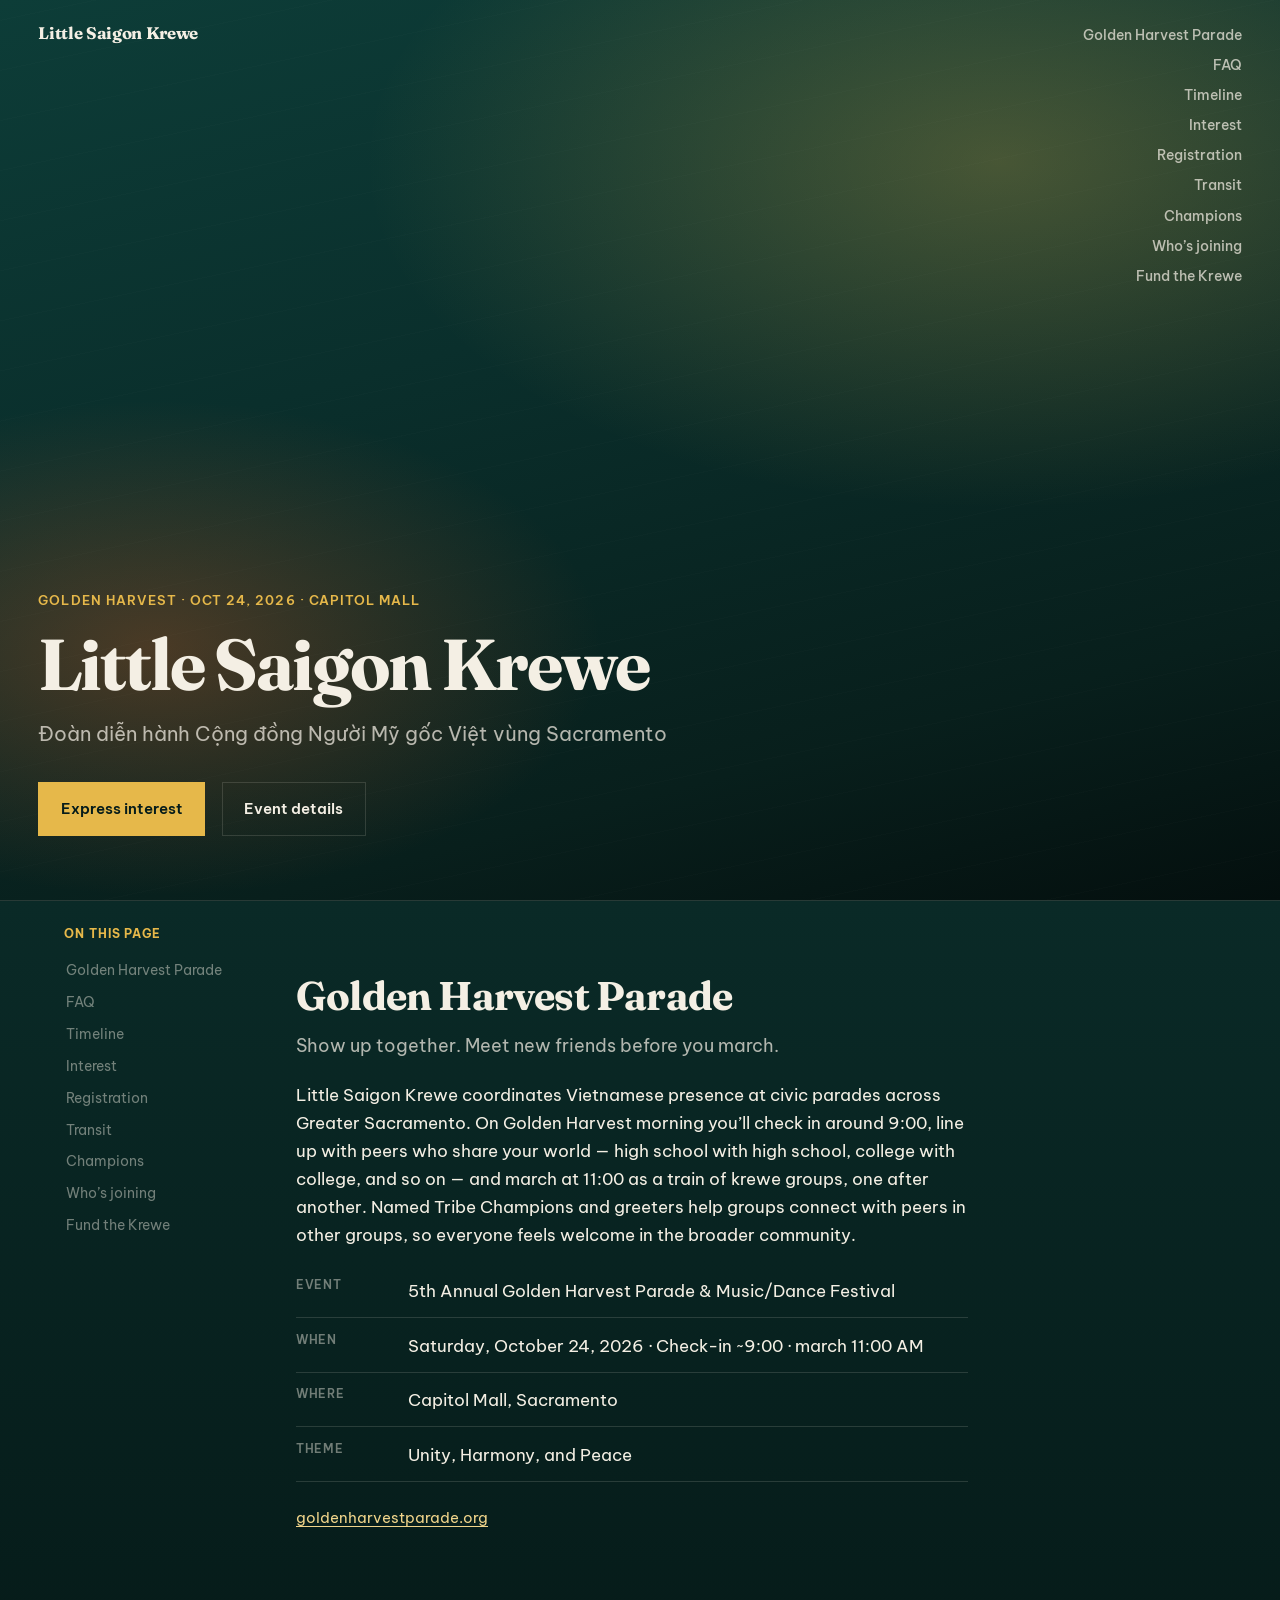
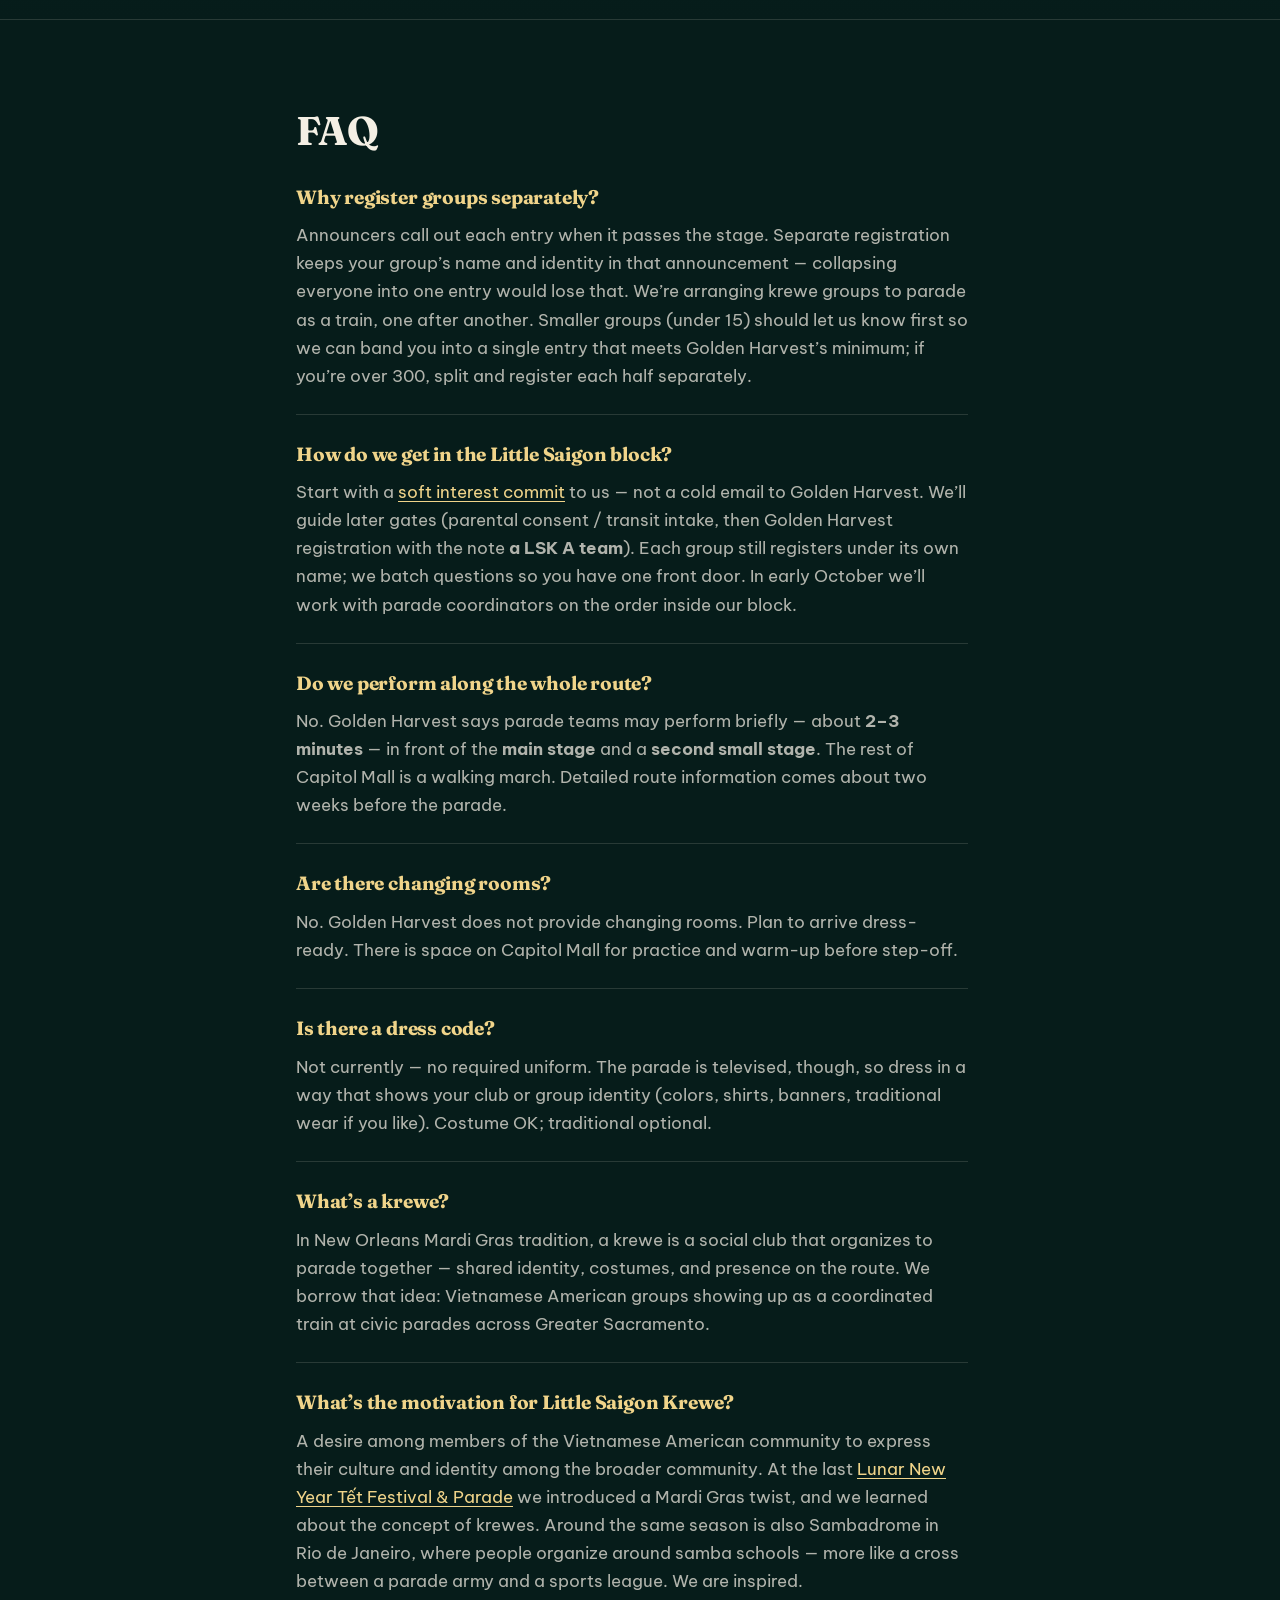
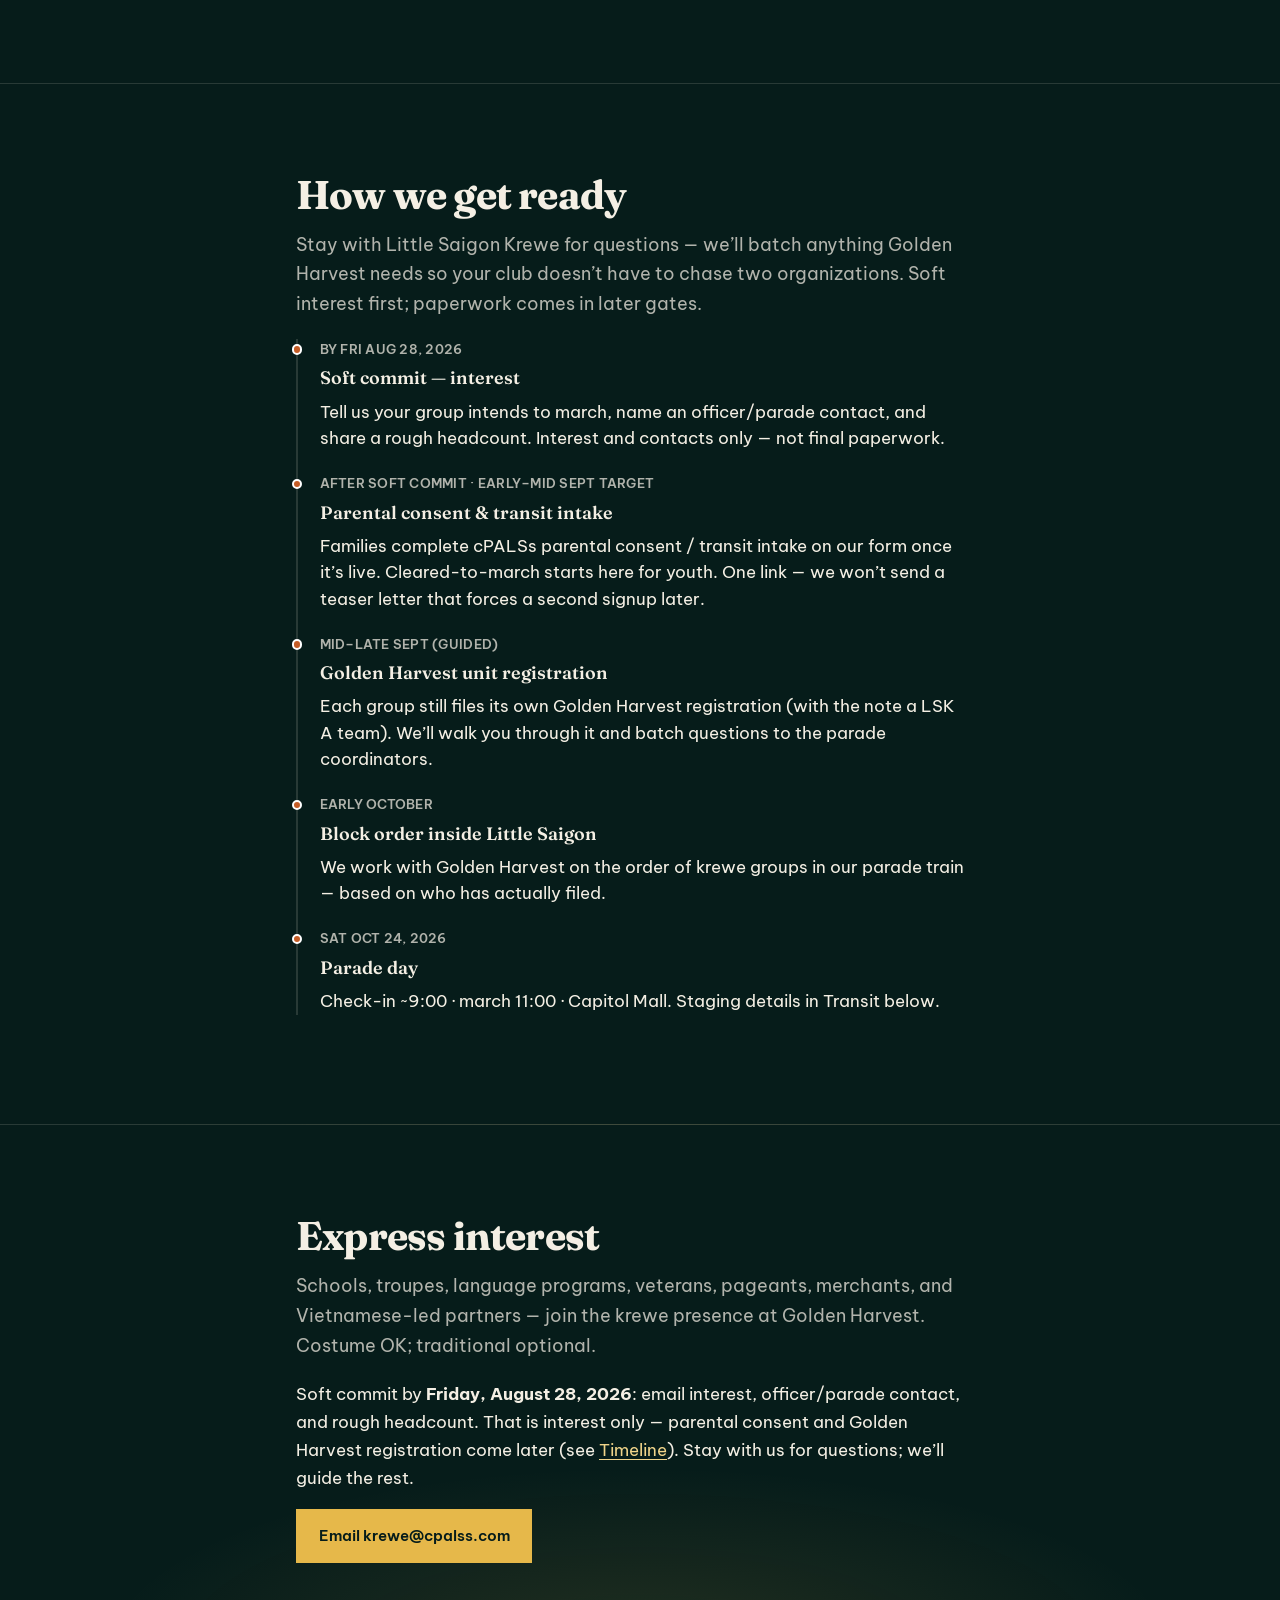
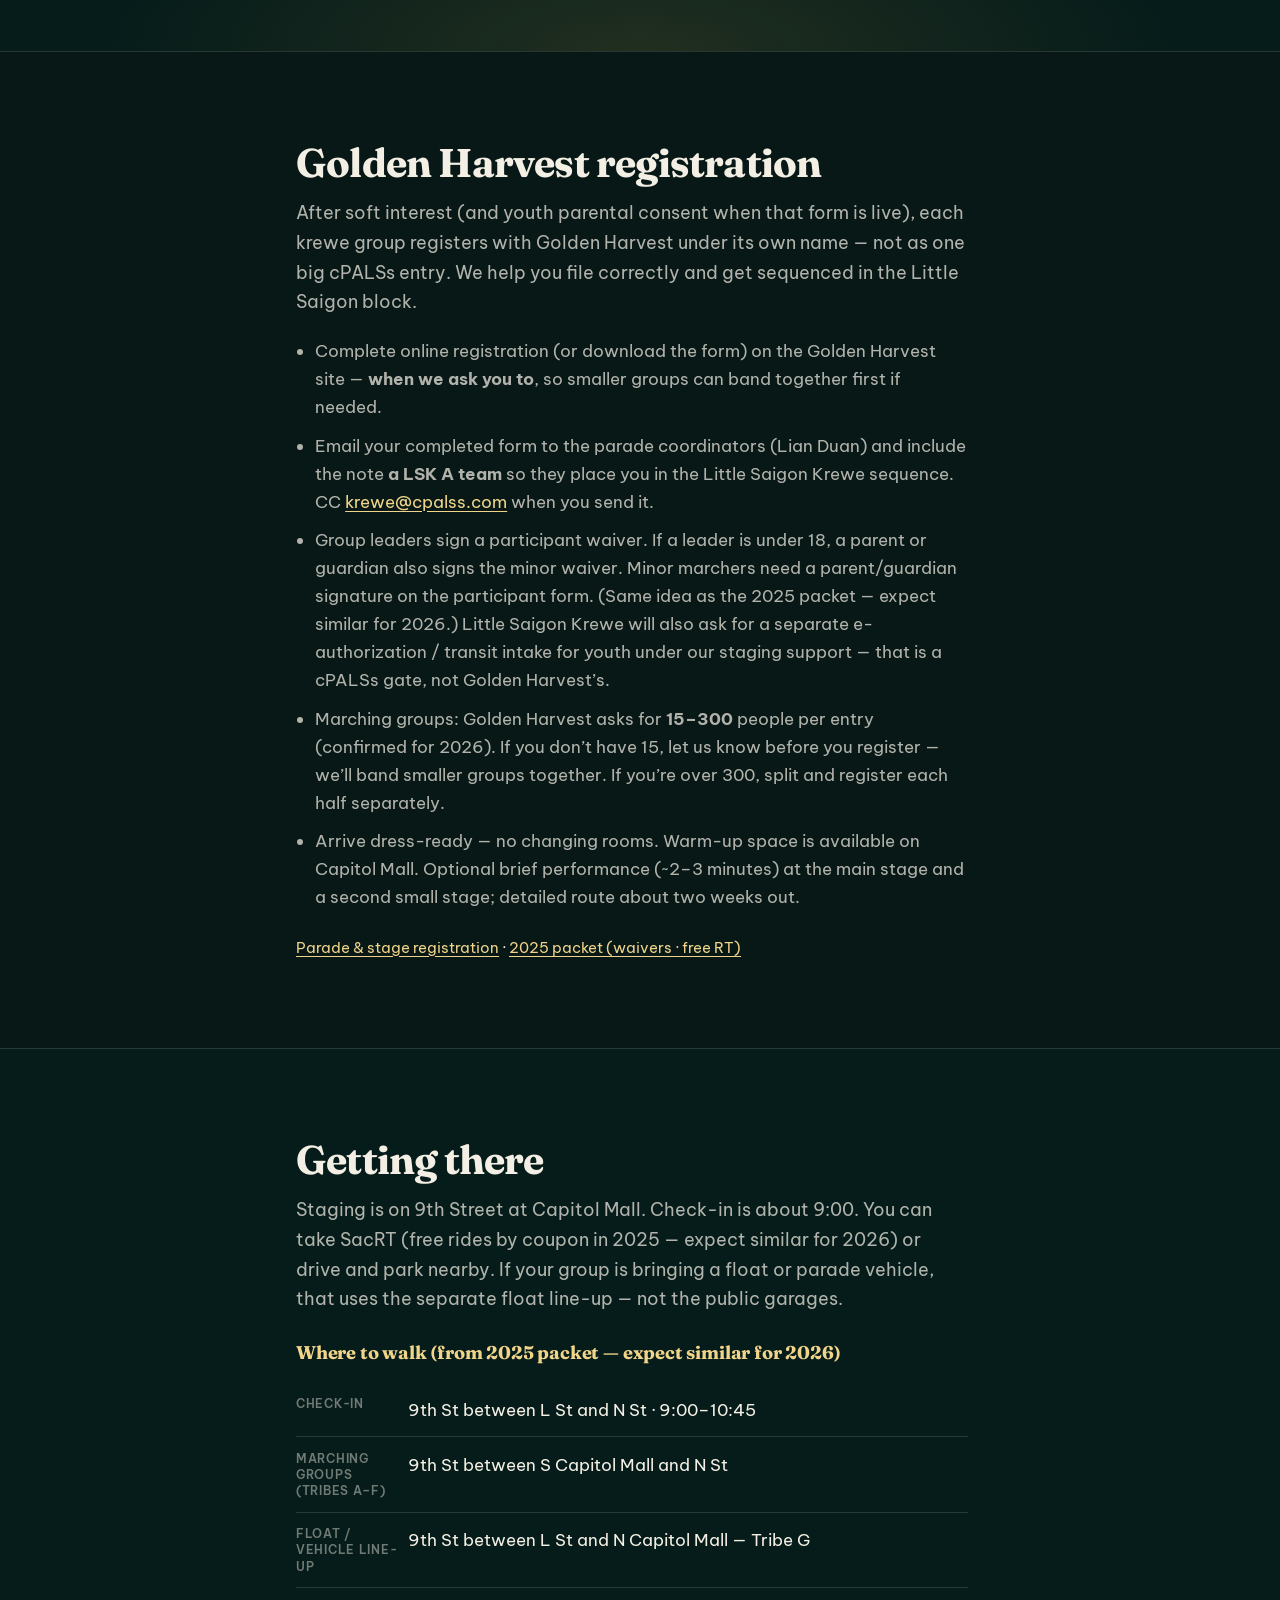
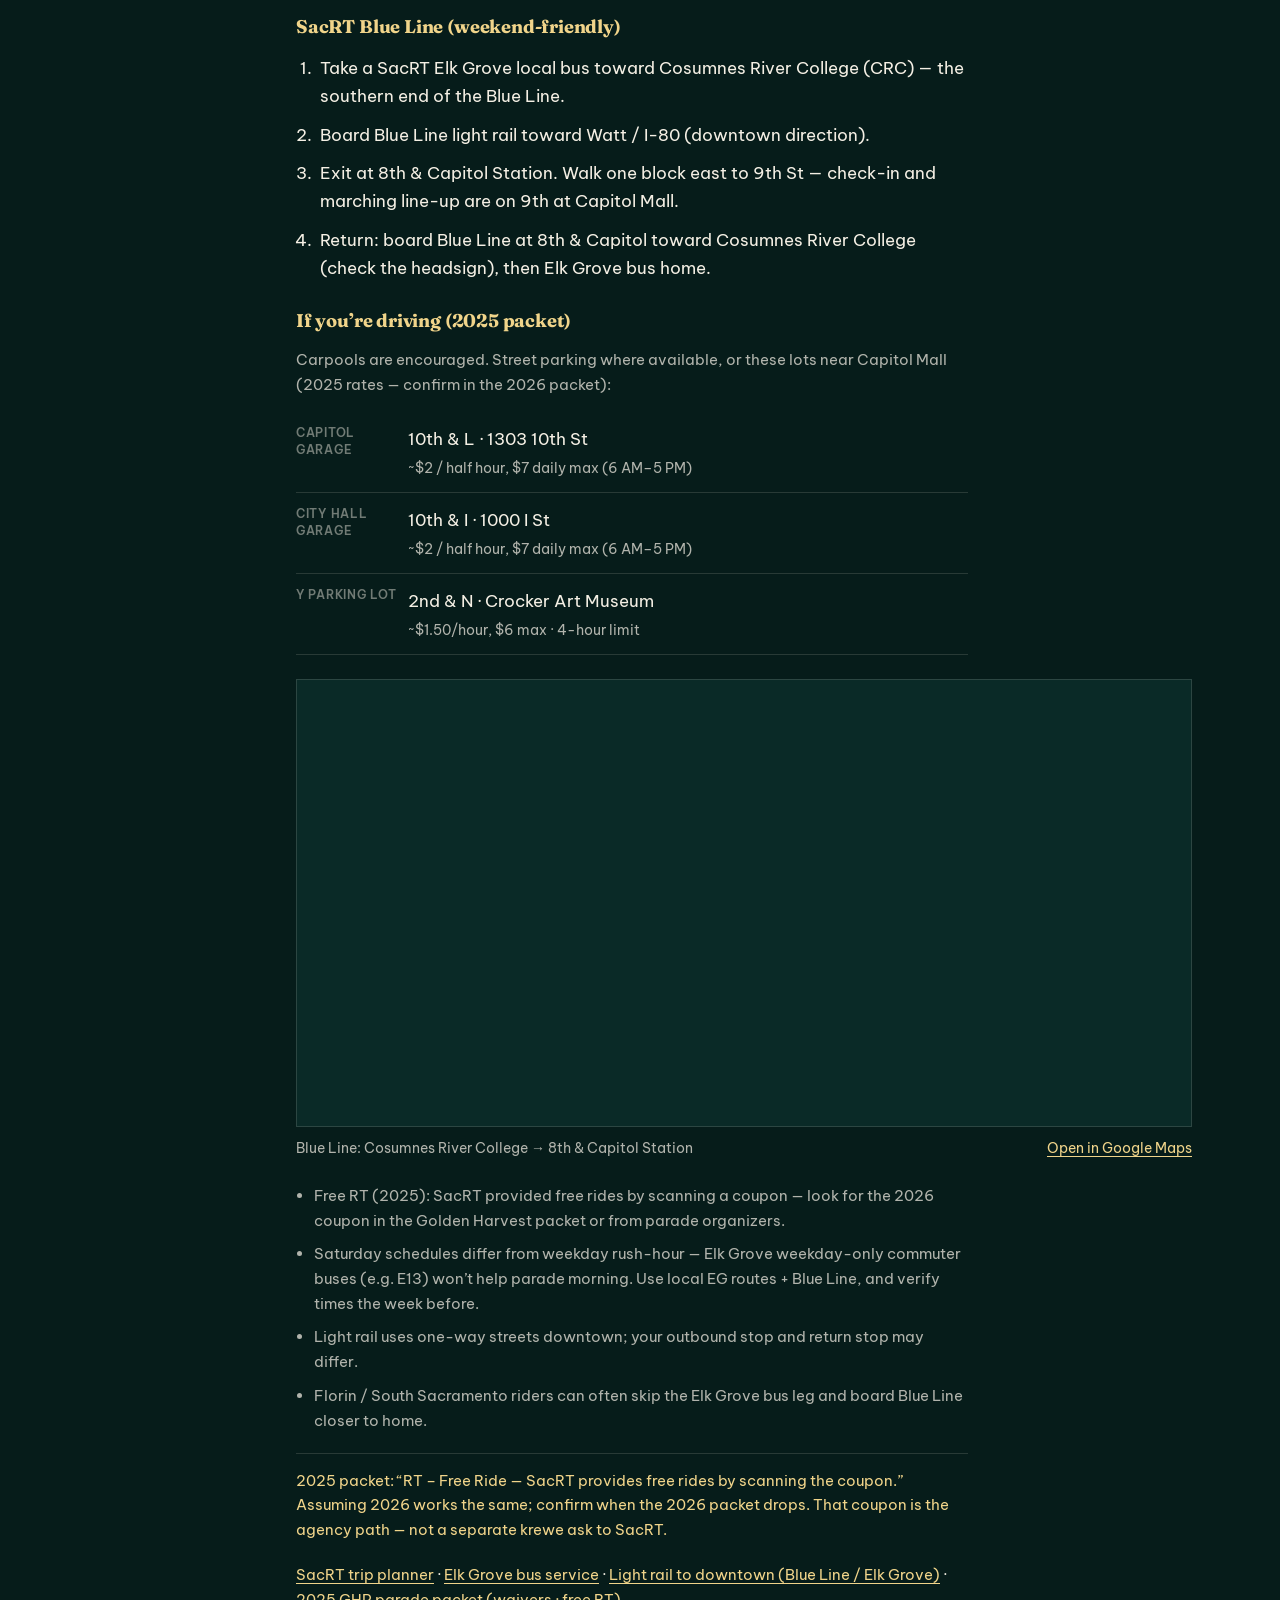
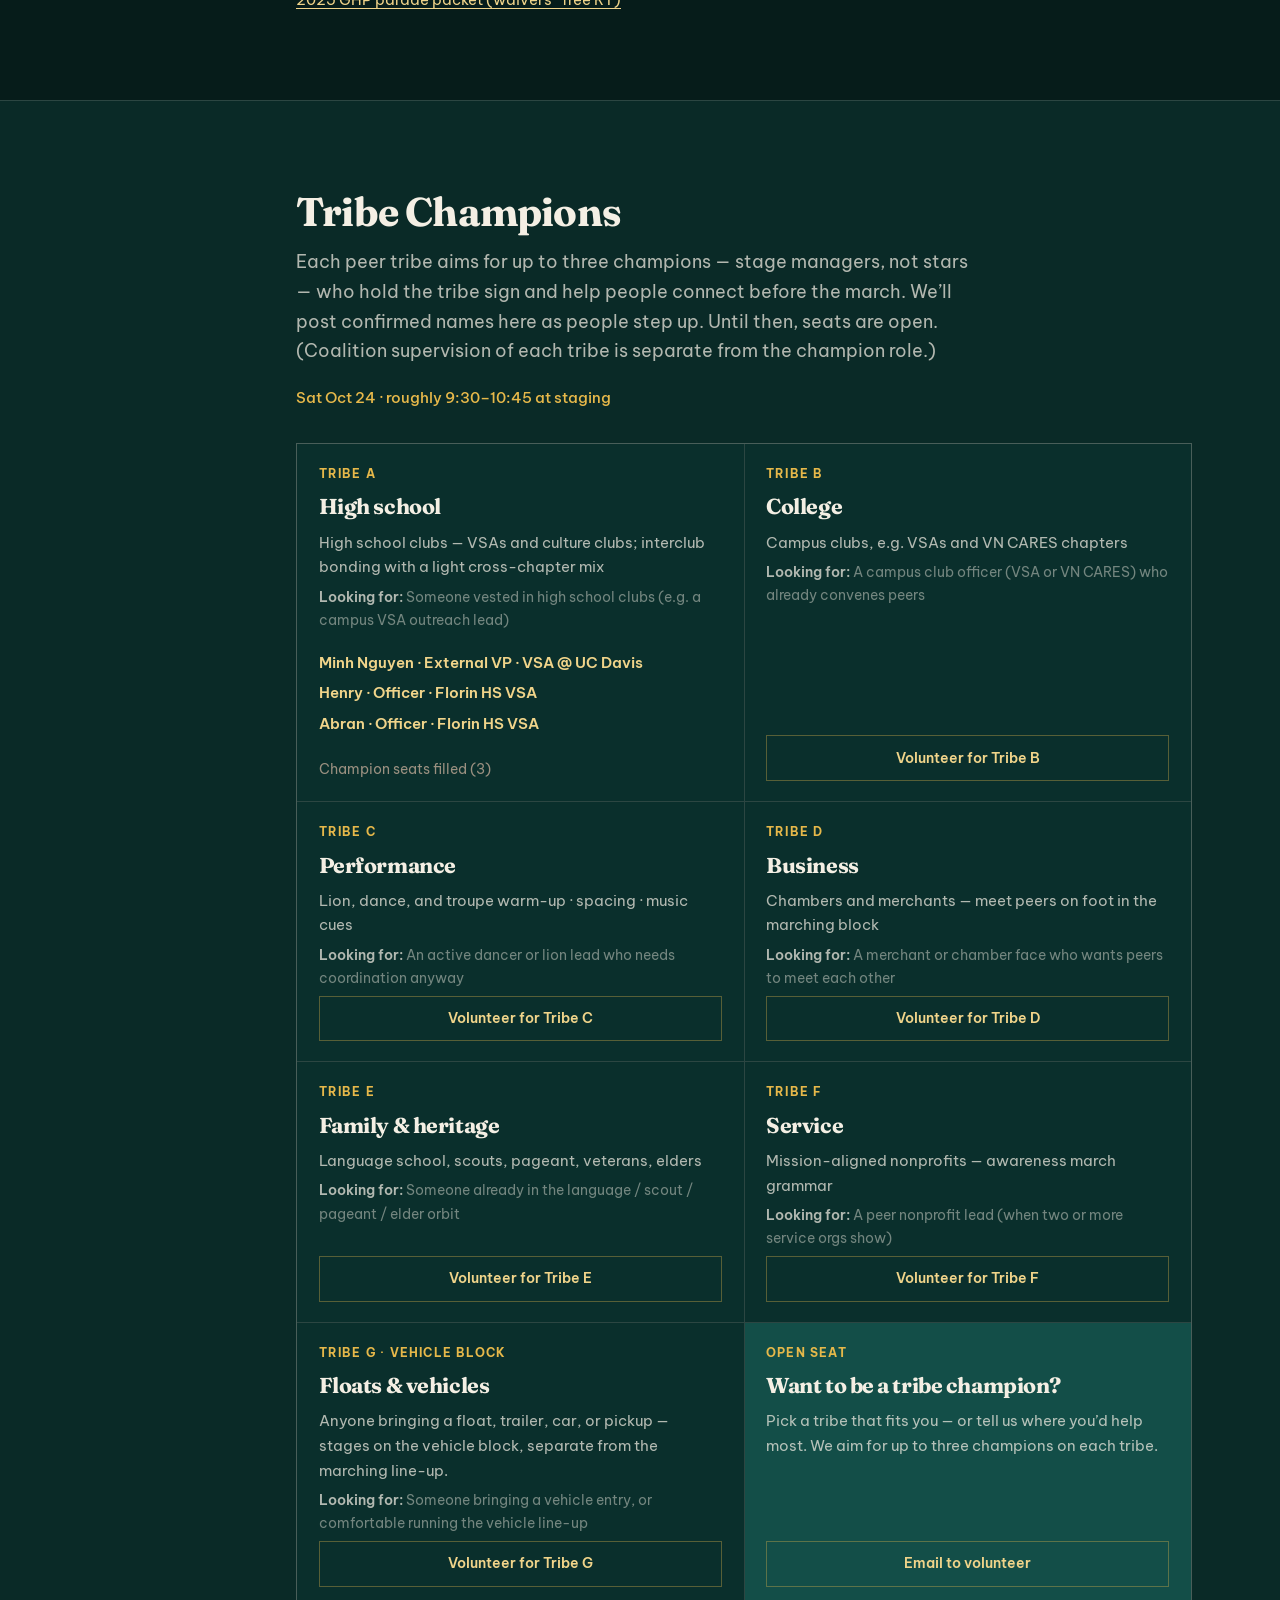
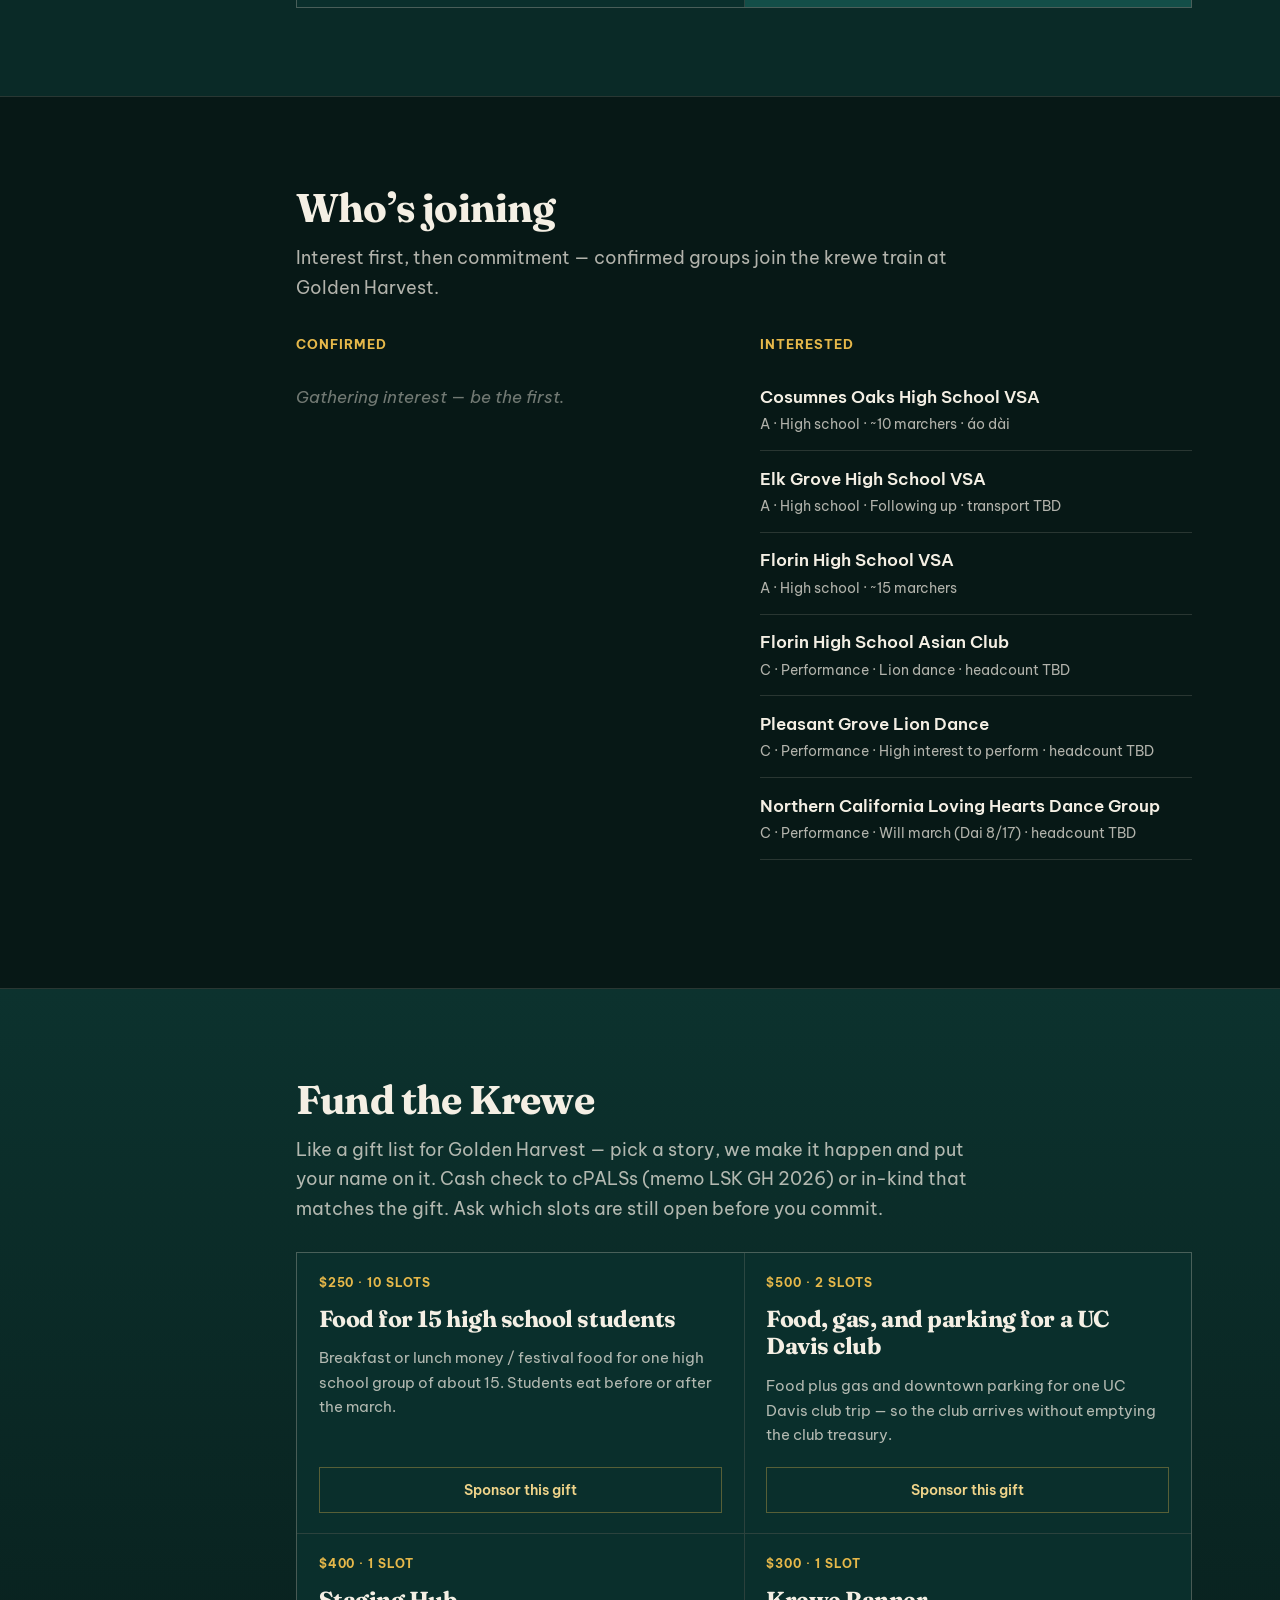
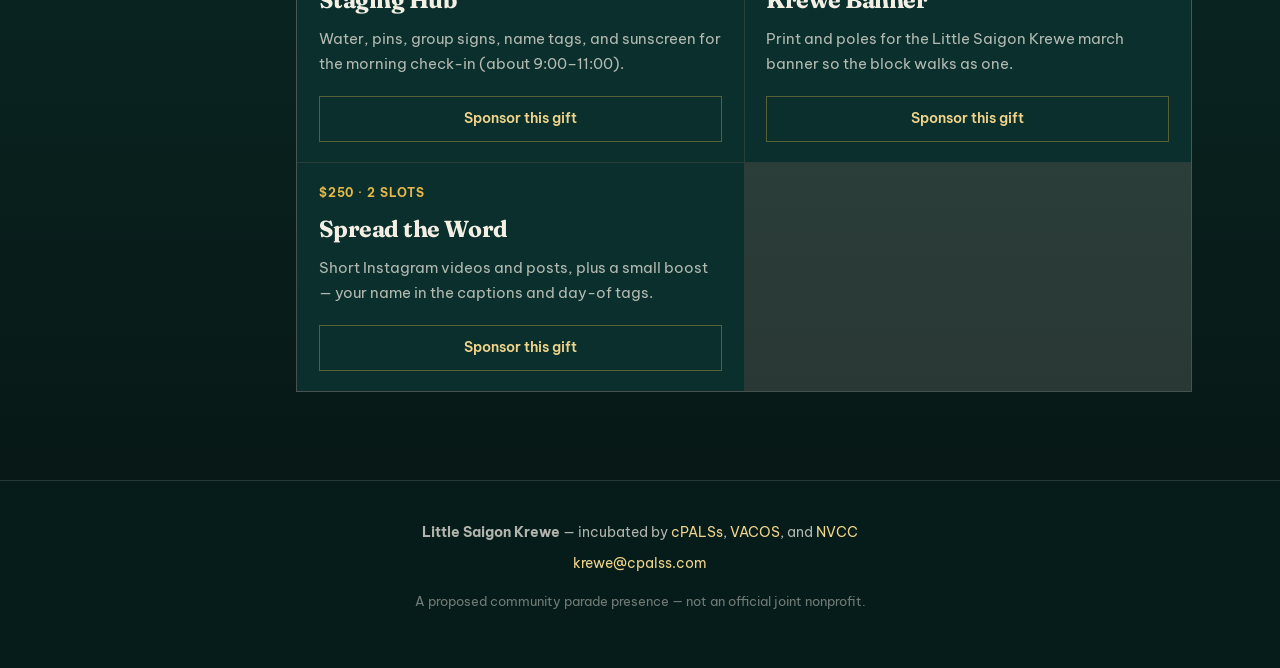
==== index.html @ 6807a9c2 "Use VACOS Vietnamese name in the Krewe hero tagline. Feedback: diễn hành + Cộng đồng Người Mỹ gốc Vi" ====
<!DOCTYPE html>
<html lang="en">
<head>
  <meta charset="UTF-8" />
  <meta name="viewport" content="width=device-width, initial-scale=1" />
  <title>Little Saigon Krewe — Golden Harvest 2026</title>
  <meta name="description" content="Little Saigon Krewe coordinates Vietnamese presence at Greater Sacramento civic parades. Golden Harvest Parade — Oct 24, 2026." />
  <link rel="canonical" href="https://krewe.cpalss.com/" />
  <meta property="og:title" content="Little Saigon Krewe" />
  <meta property="og:description" content="Coordinating Vietnamese presence at Golden Harvest — Oct 24, 2026. Groups parade as a train, one after another." />
  <meta property="og:type" content="website" />
  <meta property="og:url" content="https://krewe.cpalss.com/" />
  <meta name="twitter:card" content="summary_large_image" />
  <meta name="twitter:title" content="Little Saigon Krewe" />
  <meta name="twitter:description" content="Coordinating Vietnamese presence at Golden Harvest — Oct 24, 2026." />
  <script>
    if ("scrollRestoration" in history) history.scrollRestoration = "manual";
  </script>
  <script type="application/ld+json">
  {
    "@context": "https://schema.org",
    "@graph": [
      {
        "@type": "Organization",
        "@id": "https://krewe.cpalss.com/#org",
        "name": "Little Saigon Krewe",
        "url": "https://krewe.cpalss.com/",
        "email": "krewe@cpalss.com",
        "parentOrganization": {
          "@type": "Organization",
          "name": "Community Partners Advocate of Little Saigon Sacramento",
          "url": "https://www.cpalss.com"
        }
      },
      {
        "@type": "Event",
        "@id": "https://krewe.cpalss.com/#event",
        "name": "Little Saigon Krewe at Golden Harvest Parade",
        "url": "https://krewe.cpalss.com/",
        "description": "Little Saigon Krewe coordinates Vietnamese presence at the Golden Harvest Parade — groups parade as a train, one after another.",
        "startDate": "2026-10-24T09:00:00-07:00",
        "eventStatus": "https://schema.org/EventScheduled",
        "eventAttendanceMode": "https://schema.org/OfflineEventAttendanceMode",
        "location": {
          "@type": "Place",
          "name": "Capitol Mall",
          "address": {
            "@type": "PostalAddress",
            "addressLocality": "Sacramento",
            "addressRegion": "CA",
            "addressCountry": "US"
          }
        },
        "organizer": { "@id": "https://krewe.cpalss.com/#org" }
      }
    ]
  }
  </script>
  <link rel="preconnect" href="https://fonts.googleapis.com" />
  <link rel="preconnect" href="https://fonts.gstatic.com" crossorigin />
  <link href="https://fonts.googleapis.com/css2?family=Be+Vietnam+Pro:wght@400;500;600;700&family=Fraunces:opsz,wght@9..144,500;9..144,700&display=swap" rel="stylesheet" />
  <link rel="stylesheet" href="site.css" />
</head>
<body>
  <a class="skip-link" href="#main">Skip to content</a>

  <header class="site-header">
    <a class="wordmark" href="/">Little Saigon Krewe</a>
    <button
      type="button"
      class="nav-toggle"
      id="nav-toggle"
      aria-expanded="false"
      aria-controls="site-nav"
      aria-label="Open menu"
    >
      <span class="nav-toggle-bars" aria-hidden="true"></span>
    </button>
    <nav class="site-nav" id="site-nav" aria-label="Page">
      <a href="#golden-harvest">Golden Harvest Parade</a>
      <a href="#faq">FAQ</a>
      <a href="#timeline">Timeline</a>
      <a href="#march">Interest</a>
      <a href="#registration">Registration</a>
      <a href="#transit">Transit</a>
      <a href="#champions">Champions</a>
      <a href="#joining">Who’s joining</a>
      <a href="#wishlist">Fund the Krewe</a>
    </nav>
  </header>

  <main id="main">
    <section class="hero" aria-labelledby="hero-brand">
      <div class="hero-atmosphere" aria-hidden="true"></div>
      <div class="hero-inner">
        <p class="hero-kicker" id="hero-reveal-1">Golden Harvest · Oct 24, 2026 · Capitol Mall</p>
        <h1 class="hero-brand" id="hero-brand">Little Saigon Krewe</h1>
        <p class="hero-line" id="hero-reveal-2">Đoàn diễn hành Cộng đồng Người Mỹ gốc Việt vùng Sacramento</p>
        <div class="hero-cta" id="hero-reveal-3">
          <a class="btn btn-primary" href="#march">Express interest</a>
          <a class="btn btn-ghost" href="#golden-harvest">Event details</a>
        </div>
      </div>
    </section>

    <div class="doc-layout">
      <nav class="toc" aria-label="On this page">
        <p class="toc-label">On this page</p>
        <a class="toc-link" href="#golden-harvest" data-toc-target="golden-harvest">Golden Harvest Parade</a>
        <a class="toc-link" href="#faq" data-toc-target="faq">FAQ</a>
        <a class="toc-link" href="#timeline" data-toc-target="timeline">Timeline</a>
        <a class="toc-link" href="#march" data-toc-target="march">Interest</a>
        <a class="toc-link" href="#registration" data-toc-target="registration">Registration</a>
        <a class="toc-link" href="#transit" data-toc-target="transit">Transit</a>
        <a class="toc-link" href="#champions" data-toc-target="champions">Champions</a>
        <a class="toc-link" href="#joining" data-toc-target="joining">Who’s joining</a>
        <a class="toc-link" href="#wishlist" data-toc-target="wishlist">Fund the Krewe</a>
      </nav>

      <div class="doc-main">
        <section class="section section-gh" id="golden-harvest" data-doc-section aria-labelledby="gh-title">
          <div class="section-inner">
            <h2 id="gh-title">Golden Harvest Parade</h2>
            <p class="section-lead" id="gh-pitch-headline"></p>
            <p id="gh-pitch-body"></p>
            <dl class="event-facts" id="event-facts"></dl>
            <p class="event-links">
              <a id="gh-url" href="https://goldenharvestparade.org/" rel="noopener noreferrer">goldenharvestparade.org</a>
            </p>
          </div>
        </section>

        <section class="section section-faq" id="faq" data-doc-section aria-labelledby="faq-title">
          <div class="section-inner">
            <h2 id="faq-title">FAQ</h2>
            <dl class="faq-list">
              <div class="faq-item">
                <dt>Why register groups separately?</dt>
                <dd>Announcers call out each entry when it passes the stage. Separate registration keeps your group’s name and identity in that announcement — collapsing everyone into one entry would lose that. We’re arranging krewe groups to parade as a train, one after another. Smaller groups (under 15) should let us know first so we can band you into a single entry that meets Golden Harvest’s minimum; if you’re over 300, split and register each half separately.</dd>
              </div>
              <div class="faq-item">
                <dt>How do we get in the Little Saigon block?</dt>
                <dd>Start with a <a href="#timeline">soft interest commit</a> to us — not a cold email to Golden Harvest. We’ll guide later gates (parental consent / transit intake, then Golden Harvest registration with the note <strong>a LSK A team</strong>). Each group still registers under its own name; we batch questions so you have one front door. In early October we’ll work with parade coordinators on the order inside our block.</dd>
              </div>
              <div class="faq-item">
                <dt>Do we perform along the whole route?</dt>
                <dd>No. Golden Harvest says parade teams may perform briefly — about <strong>2–3 minutes</strong> — in front of the <strong>main stage</strong> and a <strong>second small stage</strong>. The rest of Capitol Mall is a walking march. Detailed route information comes about two weeks before the parade.</dd>
              </div>
              <div class="faq-item">
                <dt>Are there changing rooms?</dt>
                <dd>No. Golden Harvest does not provide changing rooms. Plan to arrive dress-ready. There is space on Capitol Mall for practice and warm-up before step-off.</dd>
              </div>
              <div class="faq-item">
                <dt>Is there a dress code?</dt>
                <dd>Not currently — no required uniform. The parade is televised, though, so dress in a way that shows your club or group identity (colors, shirts, banners, traditional wear if you like). Costume OK; traditional optional.</dd>
              </div>
              <div class="faq-item">
                <dt>What’s a krewe?</dt>
                <dd>In New Orleans Mardi Gras tradition, a krewe is a social club that organizes to parade together — shared identity, costumes, and presence on the route. We borrow that idea: Vietnamese American groups showing up as a coordinated train at civic parades across Greater Sacramento.</dd>
              </div>
              <div class="faq-item">
                <dt>What’s the motivation for Little Saigon Krewe?</dt>
                <dd>A desire among members of the Vietnamese American community to express their culture and identity among the broader community. At the last <a href="https://eglny.com" rel="noopener noreferrer">Lunar New Year Tết Festival &amp; Parade</a> we introduced a Mardi Gras twist, and we learned about the concept of krewes. Around the same season is also Sambadrome in Rio de Janeiro, where people organize around samba schools — more like a cross between a parade army and a sports league. We are inspired.</dd>
              </div>
            </dl>
          </div>
        </section>

        <section class="section section-timeline" id="timeline" data-doc-section aria-labelledby="timeline-title">
          <div class="section-inner">
            <h2 id="timeline-title"></h2>
            <p class="section-lead" id="timeline-intro"></p>
            <ol class="timeline-list" id="timeline-list"></ol>
          </div>
        </section>

        <section class="section section-march" id="march" data-doc-section aria-labelledby="march-title">
          <div class="section-inner">
            <h2 id="march-title">Express interest</h2>
            <p class="section-lead">Schools, troupes, language programs, veterans, pageants, merchants, and Vietnamese-led partners — join the krewe presence at Golden Harvest. Costume OK; traditional optional.</p>
            <p>Soft commit by <strong>Friday, August 28, 2026</strong>: email interest, officer/parade contact, and rough headcount. That is interest only — parental consent and Golden Harvest registration come later (see <a href="#timeline">Timeline</a>). Stay with us for questions; we’ll guide the rest.</p>
            <a class="btn btn-primary" id="march-mailto" href="mailto:krewe@cpalss.com">Email krewe@cpalss.com</a>
          </div>
        </section>

        <section class="section section-registration" id="registration" data-doc-section aria-labelledby="reg-title">
          <div class="section-inner">
            <h2 id="reg-title">Golden Harvest registration</h2>
            <p class="section-lead">After soft interest (and youth parental consent when that form is live), each krewe group registers with Golden Harvest under its own name — not as one big cPALSs entry. We help you file correctly and get sequenced in the Little Saigon block.</p>
            <ul class="plain-list">
              <li>Complete online registration (or download the form) on the Golden Harvest site — <strong>when we ask you to</strong>, so smaller groups can band together first if needed.</li>
              <li>Email your completed form to the parade coordinators (Lian Duan) and include the note <strong>a LSK A team</strong> so they place you in the Little Saigon Krewe sequence. CC <a href="mailto:krewe@cpalss.com">krewe@cpalss.com</a> when you send it.</li>
              <li>Group leaders sign a participant waiver. If a leader is under 18, a parent or guardian also signs the minor waiver. Minor marchers need a parent/guardian signature on the participant form. (Same idea as the 2025 packet — expect similar for 2026.) Little Saigon Krewe will also ask for a separate e-authorization / transit intake for youth under our staging support — that is a cPALSs gate, not Golden Harvest’s.</li>
              <li>Marching groups: Golden Harvest asks for <strong>15–300</strong> people per entry (confirmed for 2026). If you don’t have 15, let us know before you register — we’ll band smaller groups together. If you’re over 300, split and register each half separately.</li>
              <li>Arrive dress-ready — no changing rooms. Warm-up space is available on Capitol Mall. Optional brief performance (~2–3 minutes) at the main stage and a second small stage; detailed route about two weeks out.</li>
            </ul>
            <p class="event-links">
              <a id="gh-reg" href="https://goldenharvestparade.org/parade-and-stage-proformance-registration/" rel="noopener noreferrer">Parade &amp; stage registration</a>
              <span aria-hidden="true"> · </span>
              <a href="https://goldenharvestparade.org/wp-content/uploads/2025/09/2025-GHP_Parade-information-Packet_V3.pdf" rel="noopener noreferrer">2025 packet (waivers · free RT)</a>
            </p>
          </div>
        </section>

        <section class="section section-transit" id="transit" data-doc-section aria-labelledby="transit-title">
          <div class="section-inner">
            <h2 id="transit-title"></h2>
            <p class="section-lead" id="transit-intro"></p>
            <h3 class="subhead" id="transit-staging-title"></h3>
            <dl class="event-facts" id="transit-staging"></dl>
            <h3 class="subhead" id="transit-path-title"></h3>
            <ol class="transit-steps" id="transit-steps"></ol>
            <h3 class="subhead" id="transit-parking-title"></h3>
            <p class="parking-lead" id="transit-parking-lead"></p>
            <dl class="event-facts" id="transit-parking"></dl>
            <p class="parking-rates" id="transit-parking-rates"></p>
            <figure class="transit-map" id="transit-map" hidden>
              <iframe
                id="transit-map-iframe"
                title="Map: Cosumnes River College to 8th & Capitol Station"
                loading="lazy"
                referrerpolicy="no-referrer-when-downgrade"
                allowfullscreen
              ></iframe>
              <figcaption>
                <span id="transit-map-title"></span>
                <a id="transit-map-open" href="#" rel="noopener noreferrer">Open in Google Maps</a>
              </figcaption>
            </figure>
            <ul class="transit-notes" id="transit-notes"></ul>
            <p class="agency-note" id="transit-agency"></p>
            <p class="event-links" id="transit-links"></p>
          </div>
        </section>

        <section class="section section-champions" id="champions" data-doc-section aria-labelledby="champions-title">
          <div class="section-inner">
            <h2 id="champions-title"></h2>
            <p class="section-lead" id="champions-body"></p>
            <p class="champions-when" id="champions-when"></p>
            <ul class="tribe-list" id="tribe-list"></ul>
          </div>
        </section>

        <section class="section section-joining" id="joining" data-doc-section aria-labelledby="joining-title">
          <div class="section-inner">
            <h2 id="joining-title">Who’s joining</h2>
            <p class="section-lead">Interest first, then commitment — confirmed groups join the krewe train at Golden Harvest.</p>
            <div class="roster-grid">
              <div class="roster-col">
                <h3>Confirmed</h3>
                <ul class="roster-list" id="roster-confirmed"></ul>
              </div>
              <div class="roster-col">
                <h3>Interested</h3>
                <ul class="roster-list" id="roster-interested"></ul>
              </div>
            </div>
          </div>
        </section>

        <section class="section section-wishlist" id="wishlist" data-doc-section aria-labelledby="wishlist-title">
          <div class="section-inner">
            <h2 id="wishlist-title"></h2>
            <p class="section-lead" id="wishlist-body"></p>
            <ul class="wishlist-list" id="wishlist-list"></ul>
          </div>
        </section>
      </div>
    </div>
  </main>

  <footer class="site-footer">
    <p><strong>Little Saigon Krewe</strong> — incubated by <a href="https://www.cpalss.com" rel="noopener noreferrer">cPALSs</a>, <a href="https://vacos.org/" rel="noopener noreferrer">VACOS</a>, and <a href="https://www.facebook.com/norcalvietnamesechamber/" rel="noopener noreferrer">NVCC</a></p>
    <p><a href="mailto:krewe@cpalss.com">krewe@cpalss.com</a></p>
    <p class="footer-note">A proposed community parade presence — not an official joint nonprofit.</p>
  </footer>

  <script src="doc-scroll.js" defer></script>
  <script src="site.js" defer></script>
</body>
</html>
---- site.css ----
:root {
  --ink: #f4efe4;
  --ink-muted: rgba(244, 239, 228, 0.72);
  --ink-faint: rgba(244, 239, 228, 0.45);
  --jade: #0a2f2c;
  --jade-deep: #061c1a;
  --jade-mid: #134e48;
  --gold: #e6b84a;
  --gold-soft: #f0d48a;
  --amber: #c45c26;
  --line: rgba(244, 239, 228, 0.14);
  --font-display: "Fraunces", Georgia, serif;
  --font-body: "Be Vietnam Pro", "Helvetica Neue", sans-serif;
  --space: clamp(1.25rem, 3vw, 2.5rem);
  --max: 42rem;
  --max-wide: 56rem;
}

*,
*::before,
*::after {
  box-sizing: border-box;
}

html {
  scroll-behavior: smooth;
  scroll-padding-top: 1.5rem;
}

@media (max-width: 1099px) {
  body.is-past-hero {
    scroll-padding-top: 4.5rem;
  }
}

body {
  margin: 0;
  font-family: var(--font-body);
  font-size: 1.0625rem;
  line-height: 1.65;
  color: var(--ink);
  background: var(--jade-deep);
  -webkit-font-smoothing: antialiased;
}

img {
  max-width: 100%;
  display: block;
}

a {
  color: var(--gold-soft);
  text-underline-offset: 0.18em;
}

a:hover {
  color: var(--gold);
}

.skip-link {
  position: absolute;
  left: 1rem;
  top: -4rem;
  z-index: 100;
  padding: 0.5rem 0.75rem;
  background: var(--gold);
  color: var(--jade-deep);
  font-weight: 600;
  text-decoration: none;
}

.skip-link:focus {
  top: 1rem;
}

/* —— Header: hero overlay links; mobile sticky bar after hero —— */
.site-header {
  position: absolute;
  inset: 0 0 auto;
  z-index: 40;
  display: flex;
  flex-wrap: nowrap;
  align-items: flex-start;
  justify-content: space-between;
  gap: 0.75rem 1.5rem;
  padding: 1.25rem var(--space);
  background: transparent;
  border-bottom: none;
}

.wordmark {
  font-family: var(--font-display);
  font-weight: 700;
  font-size: 1.05rem;
  letter-spacing: -0.02em;
  color: var(--ink);
  text-decoration: none;
  position: relative;
  z-index: 2;
}

.nav-toggle {
  display: none;
  position: relative;
  z-index: 2;
  place-items: center;
  width: 2.5rem;
  height: 2.5rem;
  margin: 0;
  padding: 0;
  border: 1px solid var(--line);
  border-radius: 0.35rem;
  background: rgba(10, 47, 44, 0.6);
  color: var(--ink);
  cursor: pointer;
}

.nav-toggle:hover {
  border-color: rgba(230, 184, 74, 0.45);
}

.nav-toggle-bars,
.nav-toggle-bars::before,
.nav-toggle-bars::after {
  display: block;
  width: 1.1rem;
  height: 2px;
  background: currentColor;
  border-radius: 1px;
  transition: transform 0.2s ease, opacity 0.2s ease;
}

.nav-toggle-bars {
  position: relative;
}

.nav-toggle-bars::before,
.nav-toggle-bars::after {
  content: "";
  position: absolute;
  left: 0;
}

.nav-toggle-bars::before {
  top: -6px;
}

.nav-toggle-bars::after {
  top: 6px;
}

.site-header.is-nav-open .nav-toggle-bars {
  background: transparent;
}

.site-header.is-nav-open .nav-toggle-bars::before {
  top: 0;
  transform: rotate(45deg);
}

.site-header.is-nav-open .nav-toggle-bars::after {
  top: 0;
  transform: rotate(-45deg);
}

.site-nav {
  display: flex;
  flex-direction: column;
  align-items: flex-end;
  gap: 0.35rem;
  width: auto;
  max-width: 14rem;
  padding: 0.15rem 0 0;
  border-top: none;
}

.site-nav a {
  display: block;
  padding: 0.2rem 0;
  color: var(--ink-muted);
  text-decoration: none;
  font-size: 0.875rem;
  font-weight: 500;
  line-height: 1.3;
  text-align: right;
  border-bottom: none;
}

.site-nav a:hover,
.site-nav a.is-active {
  color: var(--ink);
}

@media (max-width: 1099px) {
  body.is-past-hero .site-header {
    position: fixed;
    inset: 0 0 auto;
    flex-wrap: wrap;
    align-items: center;
    padding: 0.85rem var(--space);
    background: rgba(6, 28, 26, 0.88);
    border-bottom: 1px solid var(--line);
    backdrop-filter: blur(12px);
    -webkit-backdrop-filter: blur(12px);
  }

  body.is-past-hero .nav-toggle {
    display: grid;
  }

  body.is-past-hero .site-nav {
    display: none;
    flex-direction: column;
    align-items: stretch;
    gap: 0;
    width: 100%;
    max-width: none;
    padding: 0.35rem 0 0.5rem;
    border-top: 1px solid var(--line);
  }

  body.is-past-hero .site-header.is-nav-open .site-nav {
    display: flex;
  }

  body.is-past-hero .site-nav a {
    padding: 0.75rem 0.15rem;
    font-size: 0.9375rem;
    text-align: left;
    border-bottom: 1px solid var(--line);
  }

  body.is-past-hero .site-nav a:last-child {
    border-bottom: none;
  }
}

/* —— Doc layout + sticky TOC (matches eglny / toy drive / GLF) —— */
.doc-layout {
  display: block;
}

.toc {
  display: none;
}

.toc-label {
  margin: 0 0 0.75rem;
  font-size: 0.72rem;
  font-weight: 700;
  letter-spacing: 0.08em;
  text-transform: uppercase;
  color: var(--gold);
}

.toc-link {
  display: block;
  padding: 0.45rem 0 0.45rem 0.65rem;
  margin-left: -0.65rem;
  color: var(--ink-faint);
  text-decoration: none;
  font-size: 0.875rem;
  line-height: 1.25;
  border-left: 2px solid transparent;
}

.toc-link:hover {
  color: var(--ink-muted);
}

.toc-link.is-active {
  color: var(--gold-soft);
  border-left-color: var(--gold);
  font-weight: 600;
}

.doc-main {
  min-width: 0;
}

.doc-main > .section {
  scroll-margin-top: 1.5rem;
}

@media (max-width: 1099px) {
  body.is-past-hero .doc-main > .section {
    scroll-margin-top: 4.5rem;
  }
}

/* —— Hero —— */
.hero {
  position: relative;
  min-height: 100svh;
  display: grid;
  align-items: end;
  padding: 6.5rem var(--space) 4rem;
  overflow: hidden;
}

.hero-atmosphere {
  position: absolute;
  inset: 0;
  background:
    radial-gradient(ellipse 90% 70% at 78% 18%, rgba(230, 184, 74, 0.28), transparent 55%),
    radial-gradient(ellipse 70% 55% at 12% 72%, rgba(196, 92, 38, 0.35), transparent 50%),
    linear-gradient(165deg, #0d3d38 0%, var(--jade) 38%, #081f1c 78%, #040f0e 100%);
  animation: atmosphere-drift 18s ease-in-out infinite alternate;
}

.hero-atmosphere::after {
  content: "";
  position: absolute;
  inset: 0;
  background:
    repeating-linear-gradient(
      -12deg,
      transparent 0,
      transparent 48px,
      rgba(244, 239, 228, 0.015) 48px,
      rgba(244, 239, 228, 0.015) 49px
    );
  opacity: 0.7;
  pointer-events: none;
}

@keyframes atmosphere-drift {
  from {
    filter: hue-rotate(0deg) saturate(1);
    transform: scale(1);
  }
  to {
    filter: hue-rotate(8deg) saturate(1.08);
    transform: scale(1.03);
  }
}

.hero-inner {
  position: relative;
  z-index: 1;
  max-width: min(52rem, 100%);
}

.hero-kicker {
  margin: 0 0 1rem;
  font-size: 0.8125rem;
  font-weight: 600;
  letter-spacing: 0.08em;
  text-transform: uppercase;
  color: var(--gold);
}

.hero-brand {
  margin: 0 0 1rem;
  font-family: var(--font-display);
  font-weight: 700;
  font-size: 4.5rem;
  line-height: 1.02;
  letter-spacing: -0.03em;
  color: var(--ink);
}

.hero-line {
  margin: 0 0 2rem;
  font-size: clamp(1.05rem, 2.4vw, 1.25rem);
  color: var(--ink-muted);
  max-width: 40rem;
}

.hero-cta {
  display: flex;
  flex-wrap: wrap;
  gap: 0.75rem 1rem;
}

.hero-kicker,
.hero-brand,
.hero-line,
.hero-cta {
  opacity: 0;
  transform: translateY(1.1rem);
}

.hero.is-ready .hero-kicker,
.hero.is-ready .hero-brand,
.hero.is-ready .hero-line,
.hero.is-ready .hero-cta {
  animation: hero-rise 0.85s cubic-bezier(0.22, 1, 0.36, 1) forwards;
}

.hero.is-ready .hero-brand {
  animation-delay: 0.12s;
}

.hero.is-ready .hero-line {
  animation-delay: 0.24s;
}

.hero.is-ready .hero-cta {
  animation-delay: 0.36s;
}

@keyframes hero-rise {
  to {
    opacity: 1;
    transform: translateY(0);
  }
}

/* —— Buttons —— */
.btn {
  display: inline-flex;
  align-items: center;
  justify-content: center;
  padding: 0.85rem 1.35rem;
  font-family: var(--font-body);
  font-size: 0.9375rem;
  font-weight: 600;
  text-decoration: none;
  border: 1px solid transparent;
  cursor: pointer;
  transition: background 0.2s ease, color 0.2s ease, border-color 0.2s ease, transform 0.2s ease;
}

.btn:active {
  transform: translateY(1px);
}

.btn-primary {
  background: var(--gold);
  color: var(--jade-deep);
}

.btn-primary:hover {
  background: var(--gold-soft);
  color: var(--jade-deep);
}

.btn-ghost {
  background: transparent;
  color: var(--ink);
  border-color: var(--line);
}

.btn-ghost:hover {
  border-color: var(--ink-muted);
  color: var(--ink);
}

.btn-tribe {
  width: 100%;
  margin-top: 0.85rem;
  background: transparent;
  color: var(--gold-soft);
  border-color: rgba(230, 184, 74, 0.35);
  font-size: 0.875rem;
  padding: 0.65rem 1rem;
}

.btn-tribe:hover {
  background: rgba(230, 184, 74, 0.1);
  color: var(--gold);
  border-color: var(--gold);
}

.btn-tribe:disabled,
.btn-tribe.is-filled {
  opacity: 0.55;
  cursor: default;
  pointer-events: none;
}

/* —— Sections —— */
.section {
  padding: clamp(3.5rem, 8vw, 5.5rem) var(--space);
  border-top: 1px solid var(--line);
}

.section-inner {
  max-width: var(--max-wide);
  margin: 0 auto;
}

.section h2 {
  margin: 0 0 0.75rem;
  font-family: var(--font-display);
  font-weight: 700;
  font-size: clamp(1.85rem, 4vw, 2.5rem);
  letter-spacing: -0.02em;
  line-height: 1.15;
}

.section-lead {
  margin: 0 0 1.25rem;
  font-size: 1.125rem;
  color: var(--ink-muted);
  max-width: var(--max);
}

.section p {
  max-width: var(--max);
}

.section-gh {
  background: linear-gradient(180deg, #0a2a27 0%, var(--jade-deep) 100%);
}

.section-march {
  background:
    radial-gradient(ellipse 60% 50% at 50% 100%, rgba(230, 184, 74, 0.12), transparent 70%),
    var(--jade-deep);
}

.section-registration {
  background: #071816;
}

.section-transit {
  background: var(--jade-deep);
}

.section-champions {
  background: #0a2a27;
}

.section-joining {
  background: #071816;
}

.section-wishlist {
  background: linear-gradient(180deg, #0c322e 0%, #071816 100%);
}

.section-faq {
  background: var(--jade-deep);
}

.faq-list {
  margin: 1.75rem 0 0;
  padding: 0;
  max-width: var(--max);
}

.faq-item {
  margin: 0 0 1.5rem;
  padding-bottom: 1.5rem;
  border-bottom: 1px solid var(--line);
}

.faq-item:last-child {
  margin-bottom: 0;
  padding-bottom: 0;
  border-bottom: none;
}

.faq-item dt {
  margin: 0 0 0.5rem;
  font-family: var(--font-display);
  font-size: 1.2rem;
  font-weight: 700;
  letter-spacing: -0.01em;
  color: var(--gold-soft);
}

.faq-item dd {
  margin: 0;
  color: var(--ink-muted);
}

.plain-list {
  margin: 0 0 1.5rem;
  padding-left: 1.2rem;
  max-width: var(--max);
  color: var(--ink-muted);
}

.plain-list li {
  margin-bottom: 0.65rem;
}

.tribe-champions {
  list-style: none;
  margin: 0.85rem 0 0;
  padding: 0;
}

.tribe-confirmed {
  margin: 0.35rem 0 0;
  font-size: 0.9375rem;
  font-weight: 600;
  color: var(--gold-soft);
}

.tribe-champions .tribe-confirmed:first-child {
  margin-top: 0;
}

.tribe-full {
  margin: 1rem 0 0;
  font-size: 0.875rem;
  color: var(--muted, #9a9080);
}

.subhead {
  margin: 1.5rem 0 0.75rem;
  font-family: var(--font-display);
  font-size: 1.15rem;
  font-weight: 700;
  letter-spacing: -0.01em;
  color: var(--gold-soft);
}

.wishlist-list {
  list-style: none;
  margin: 1.75rem 0 0;
  padding: 0;
  display: grid;
  gap: 1px;
  background: var(--line);
  border: 1px solid var(--line);
}

.wishlist-item {
  display: flex;
  flex-direction: column;
  gap: 0.35rem;
  padding: 1.25rem 1.35rem;
  background: var(--jade);
  opacity: 0;
  transform: translateY(0.6rem);
}

.wishlist-item .btn-tribe {
  margin-top: auto;
  width: 100%;
  min-height: 2.75rem;
  box-sizing: border-box;
  text-align: center;
}

.wishlist-item.is-visible {
  animation: roster-in 0.55s cubic-bezier(0.22, 1, 0.36, 1) forwards;
}

.wishlist-kicker {
  display: block;
  font-size: 0.75rem;
  font-weight: 700;
  letter-spacing: 0.08em;
  text-transform: uppercase;
  color: var(--gold);
  margin-bottom: 0.4rem;
}

.wishlist-need {
  margin: 0 0 0.5rem;
  font-family: var(--font-display);
  font-size: 1.45rem;
  font-weight: 700;
  letter-spacing: -0.02em;
  line-height: 1.2;
}

.wishlist-detail {
  margin: 0 0 0.85rem;
  font-size: 0.9375rem;
  color: var(--ink-muted);
}

.wishlist-status-badge {
  display: inline-block;
  margin-top: 0.5rem;
  font-size: 0.875rem;
  font-weight: 600;
  color: var(--ink-muted);
}

.transit-steps {
  margin: 0 0 1.5rem;
  padding-left: 1.25rem;
  max-width: var(--max);
  color: var(--ink);
}

.transit-steps li {
  margin-bottom: 0.65rem;
  padding-left: 0.25rem;
}

.timeline-list {
  list-style: none;
  margin: 0;
  padding: 0;
  max-width: var(--max);
  border-left: 2px solid var(--line);
}

.timeline-item {
  position: relative;
  margin: 0 0 1.35rem;
  padding: 0 0 0 1.35rem;
  opacity: 0;
  transform: translateY(0.4rem);
  transition: opacity 0.45s ease, transform 0.45s ease;
}

.timeline-item.is-visible {
  opacity: 1;
  transform: none;
}

.timeline-item::before {
  content: "";
  position: absolute;
  left: -0.4rem;
  top: 0.35rem;
  width: 0.65rem;
  height: 0.65rem;
  border-radius: 50%;
  background: var(--accent, #c45c26);
  border: 2px solid var(--bg, #fff);
}

.timeline-when {
  margin: 0 0 0.2rem;
  font-size: 0.8125rem;
  font-weight: 600;
  letter-spacing: 0.02em;
  text-transform: uppercase;
  color: var(--ink-muted);
}

.timeline-step-title {
  margin: 0 0 0.35rem;
  font-family: var(--font-display, inherit);
  font-size: 1.125rem;
  font-weight: 600;
  color: var(--ink);
}

.timeline-body {
  margin: 0;
  color: var(--ink);
  line-height: 1.55;
}

.transit-map {
  margin: 0 0 1.5rem;
  max-width: var(--max-wide);
}

.transit-map iframe {
  display: block;
  width: 100%;
  height: min(28rem, 70vh);
  min-height: 20rem;
  border: 1px solid var(--line);
  background: #0a2a27;
}

.transit-map figcaption {
  display: flex;
  flex-wrap: wrap;
  align-items: baseline;
  justify-content: space-between;
  gap: 0.5rem 1rem;
  margin-top: 0.65rem;
  font-size: 0.875rem;
  color: var(--ink-muted);
}

.transit-notes {
  margin: 0 0 1.25rem;
  padding-left: 1.15rem;
  max-width: var(--max);
  color: var(--ink-muted);
  font-size: 0.9375rem;
}

.transit-notes li {
  margin-bottom: 0.55rem;
}

.agency-note {
  margin: 0 0 1.25rem;
  max-width: var(--max);
  padding: 0.9rem 0 0;
  border-top: 1px solid var(--line);
  font-size: 0.9375rem;
  color: var(--gold-soft);
}

.parking-lead,
.parking-rates {
  margin: 0 0 1rem;
  max-width: var(--max);
  color: var(--ink-muted);
  font-size: 0.9375rem;
}

.parking-rates {
  margin-top: -0.25rem;
  margin-bottom: 1.5rem;
}

.event-facts .parking-meta {
  display: block;
  margin-top: 0.2rem;
  font-size: 0.875rem;
  color: var(--ink-muted);
}

/* —— Event facts —— */
.event-facts {
  display: grid;
  gap: 0.85rem 1.5rem;
  margin: 1.75rem 0 1.5rem;
  padding: 0;
  max-width: var(--max);
}

.event-facts > div {
  display: grid;
  grid-template-columns: 6.5rem 1fr;
  gap: 0.5rem;
  border-bottom: 1px solid var(--line);
  padding-bottom: 0.75rem;
}

.event-facts dt {
  margin: 0;
  font-size: 0.75rem;
  font-weight: 600;
  letter-spacing: 0.06em;
  text-transform: uppercase;
  line-height: 1.35;
  color: var(--ink-faint);
}

.event-facts dd {
  margin: 0;
  color: var(--ink);
}

.event-links {
  margin: 0;
  font-size: 0.9375rem;
}

.champions-when {
  margin: 0 0 2rem;
  font-size: 0.9375rem;
  color: var(--gold);
  font-weight: 500;
}

/* —— Tribes —— */
.tribe-list {
  list-style: none;
  margin: 0;
  padding: 0;
  display: grid;
  gap: 1px;
  background: var(--line);
  border: 1px solid var(--line);
}

.tribe-item {
  display: flex;
  flex-direction: column;
  gap: 0.35rem;
  padding: 1.25rem 1.35rem;
  background: var(--jade);
  opacity: 0;
  transform: translateY(0.6rem);
}

.tribe-item.is-visible {
  animation: roster-in 0.55s cubic-bezier(0.22, 1, 0.36, 1) forwards;
}

.tribe-id {
  font-size: 0.75rem;
  font-weight: 700;
  letter-spacing: 0.1em;
  text-transform: uppercase;
  color: var(--gold);
}

.tribe-name {
  margin: 0;
  font-family: var(--font-display);
  font-size: 1.35rem;
  font-weight: 700;
  letter-spacing: -0.02em;
}

.tribe-peers,
.tribe-profile {
  margin: 0;
  font-size: 0.9375rem;
  color: var(--ink-muted);
}

.tribe-profile {
  font-size: 0.875rem;
  color: var(--ink-faint);
}

.tribe-looking {
  font-weight: 600;
  color: var(--ink-muted);
}

.tribe-item-cta {
  background: var(--jade-mid);
}

.tribe-item .btn-tribe {
  margin-top: auto;
  width: 100%;
  min-height: 2.75rem;
  box-sizing: border-box;
  text-align: center;
}

@media (min-width: 1100px) {
  html {
    scroll-padding-top: 1.5rem;
  }

  .site-header {
    position: absolute;
    inset: 0 0 auto;
    flex-wrap: nowrap;
    align-items: flex-start;
    background: transparent;
    border-bottom: none;
    backdrop-filter: none;
    -webkit-backdrop-filter: none;
    padding: 1.25rem var(--space);
  }

  .nav-toggle {
    display: none;
  }

  .site-nav {
    display: flex;
    flex-direction: column;
    align-items: flex-end;
    gap: 0.35rem;
    width: auto;
    max-width: 14rem;
    padding: 0.15rem 0 0;
    border-top: none;
  }

  .site-nav a {
    display: block;
    padding: 0.2rem 0;
    font-size: 0.875rem;
    line-height: 1.3;
    text-align: right;
    border-bottom: none;
    color: var(--ink-muted);
  }

  .site-nav a:hover,
  .site-nav a.is-active {
    color: var(--ink);
  }

  .hero {
    min-height: 100svh;
    padding: 6.5rem var(--space) 4rem;
  }

  .hero + .doc-layout {
    margin-top: 0;
  }

  /* Full-bleed section backgrounds; TOC floats in the left gutter */
  .doc-layout {
    display: block;
    max-width: none;
    margin: 0;
    padding: 0;
  }

  .doc-layout::after {
    content: "";
    display: table;
    clear: both;
  }

  .toc {
    display: block;
    float: left;
    position: sticky;
    top: 1.5rem;
    z-index: 5;
    width: 12rem;
    margin: 1.5rem 0 0 max(var(--space), calc(50vw - 36rem));
    padding: 0;
  }

  .doc-main {
    display: block;
  }

  .doc-main > .section {
    scroll-margin-top: 1.5rem;
    padding-left: max(
      calc(var(--space) + 12rem + 2.5rem),
      calc(50vw - 36rem + 12rem + 2.5rem)
    );
    padding-right: max(var(--space), calc(50vw - 36rem));
  }

  .doc-main > .section:first-child {
    padding-top: clamp(3rem, 6vw, 4.5rem);
  }

  .doc-main > .section .section-inner {
    max-width: var(--max-wide);
    margin: 0;
  }
}

@media (min-width: 720px) {
  .tribe-list,
  .wishlist-list {
    grid-template-columns: 1fr 1fr;
  }
}

/* —— Roster —— */
.roster-grid {
  display: grid;
  gap: 2rem;
  margin: 2rem 0 2.5rem;
}

@media (min-width: 640px) {
  .roster-grid {
    grid-template-columns: 1fr 1fr;
  }
}

.roster-col h3,
.champion-slots h3 {
  margin: 0 0 0.85rem;
  font-size: 0.8125rem;
  font-weight: 700;
  letter-spacing: 0.08em;
  text-transform: uppercase;
  color: var(--gold);
}

.roster-list,
.slot-list {
  list-style: none;
  margin: 0;
  padding: 0;
}

.roster-list li,
.slot-list li {
  padding: 0.85rem 0;
  border-bottom: 1px solid var(--line);
  opacity: 0;
  transform: translateY(0.5rem);
}

.roster-list li.is-visible,
.slot-list li.is-visible {
  animation: roster-in 0.5s cubic-bezier(0.22, 1, 0.36, 1) forwards;
}

@keyframes roster-in {
  to {
    opacity: 1;
    transform: translateY(0);
  }
}

.roster-org {
  display: block;
  font-weight: 600;
  color: var(--ink);
}

.roster-meta {
  display: block;
  font-size: 0.875rem;
  color: var(--ink-muted);
  margin-top: 0.15rem;
}

.roster-empty {
  color: var(--ink-faint);
  font-style: italic;
  border-bottom: none !important;
}

.slot-list li {
  display: flex;
  flex-wrap: wrap;
  align-items: baseline;
  justify-content: space-between;
  gap: 0.35rem 1rem;
}

.slot-tribe {
  font-weight: 600;
}

.slot-status {
  font-size: 0.875rem;
  color: var(--ink-muted);
}

.slot-status.is-open {
  color: var(--gold-soft);
}

.slot-status.is-filled {
  color: var(--ink);
}

/* —— Footer —— */
.site-footer {
  padding: 2.5rem var(--space) 3rem;
  border-top: 1px solid var(--line);
  text-align: center;
  font-size: 0.875rem;
  color: var(--ink-muted);
}

.site-footer p {
  margin: 0 0 0.5rem;
}

.site-footer .footer-note {
  margin-top: 1rem;
  color: var(--ink-faint);
  font-size: 0.8125rem;
}

.site-footer a {
  text-decoration: none;
}

.site-footer a:hover {
  text-decoration: underline;
}

@media (prefers-reduced-motion: reduce) {
  html {
    scroll-behavior: auto;
  }

  .hero-atmosphere {
    animation: none;
  }

  .hero-kicker,
  .hero-brand,
  .hero-line,
  .hero-cta,
  .tribe-item,
  .wishlist-item,
  .roster-list li,
  .slot-list li {
    opacity: 1;
    transform: none;
    animation: none !important;
  }
}
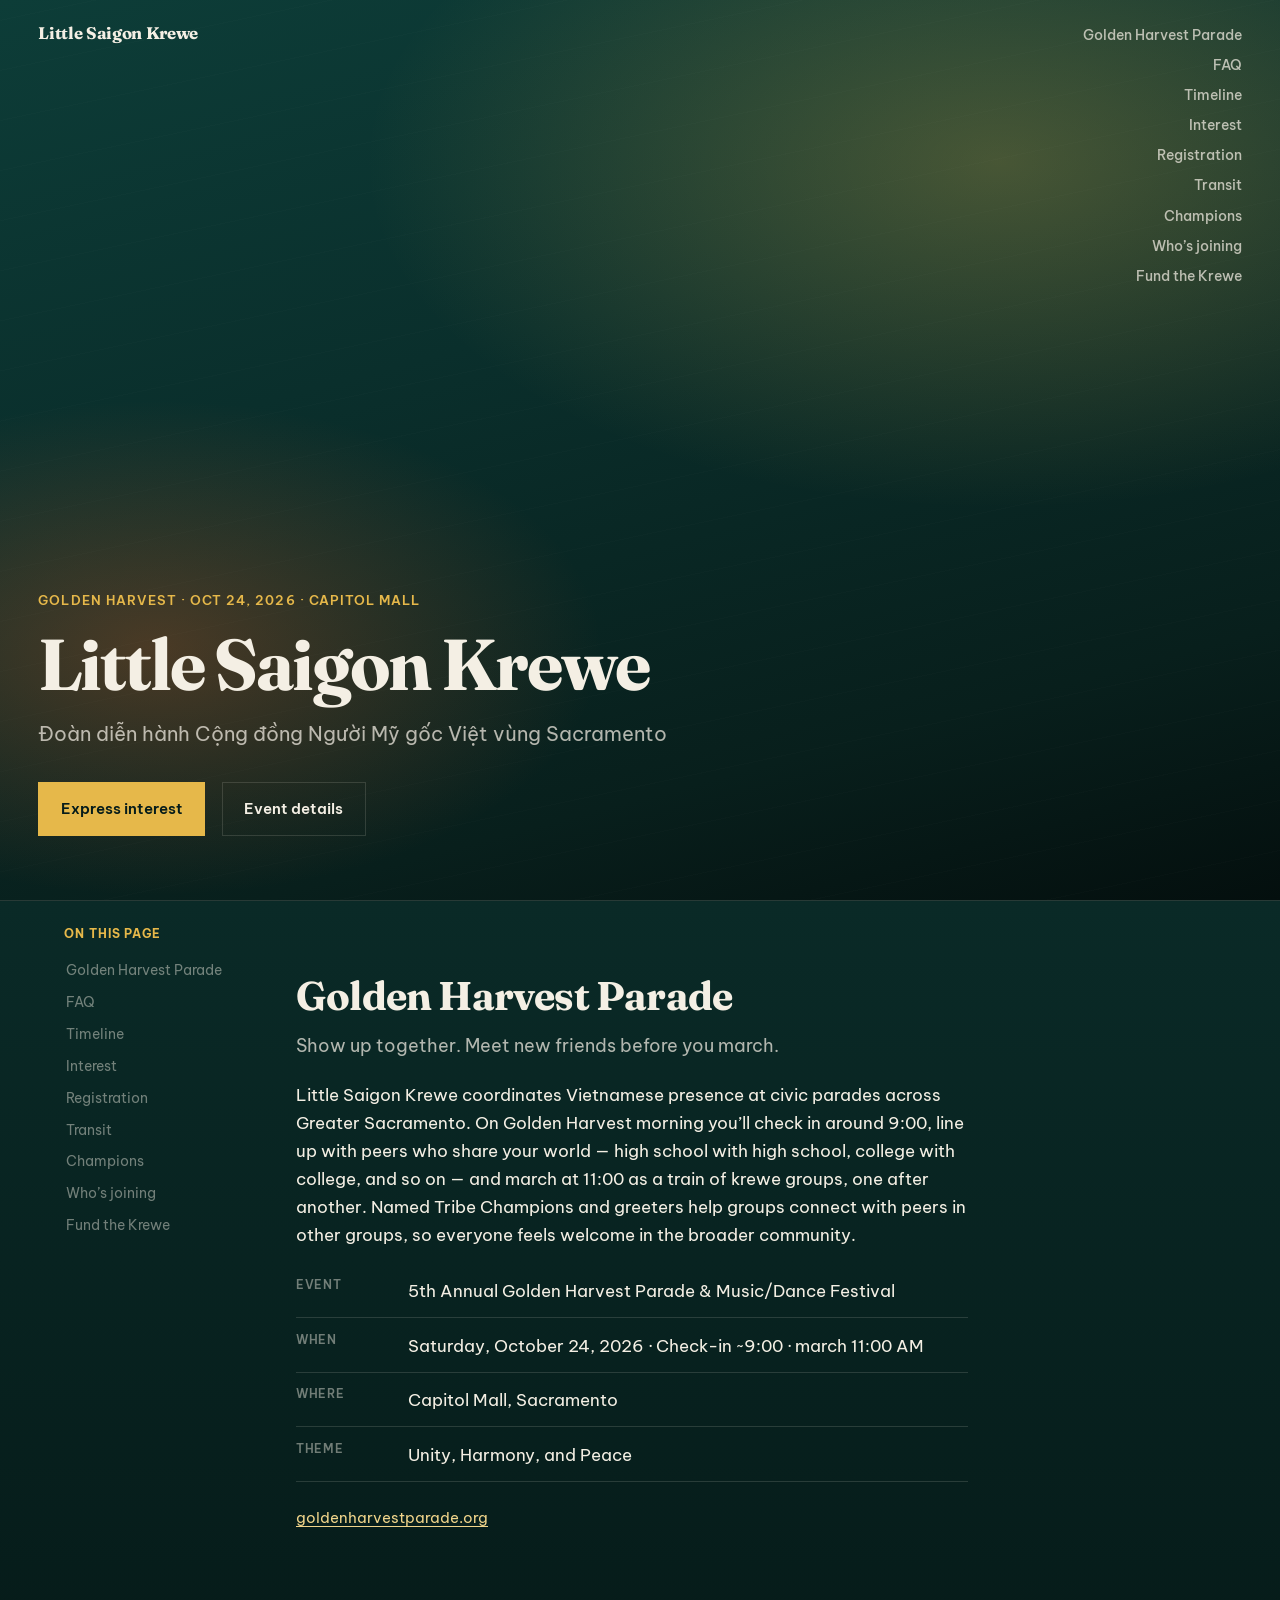
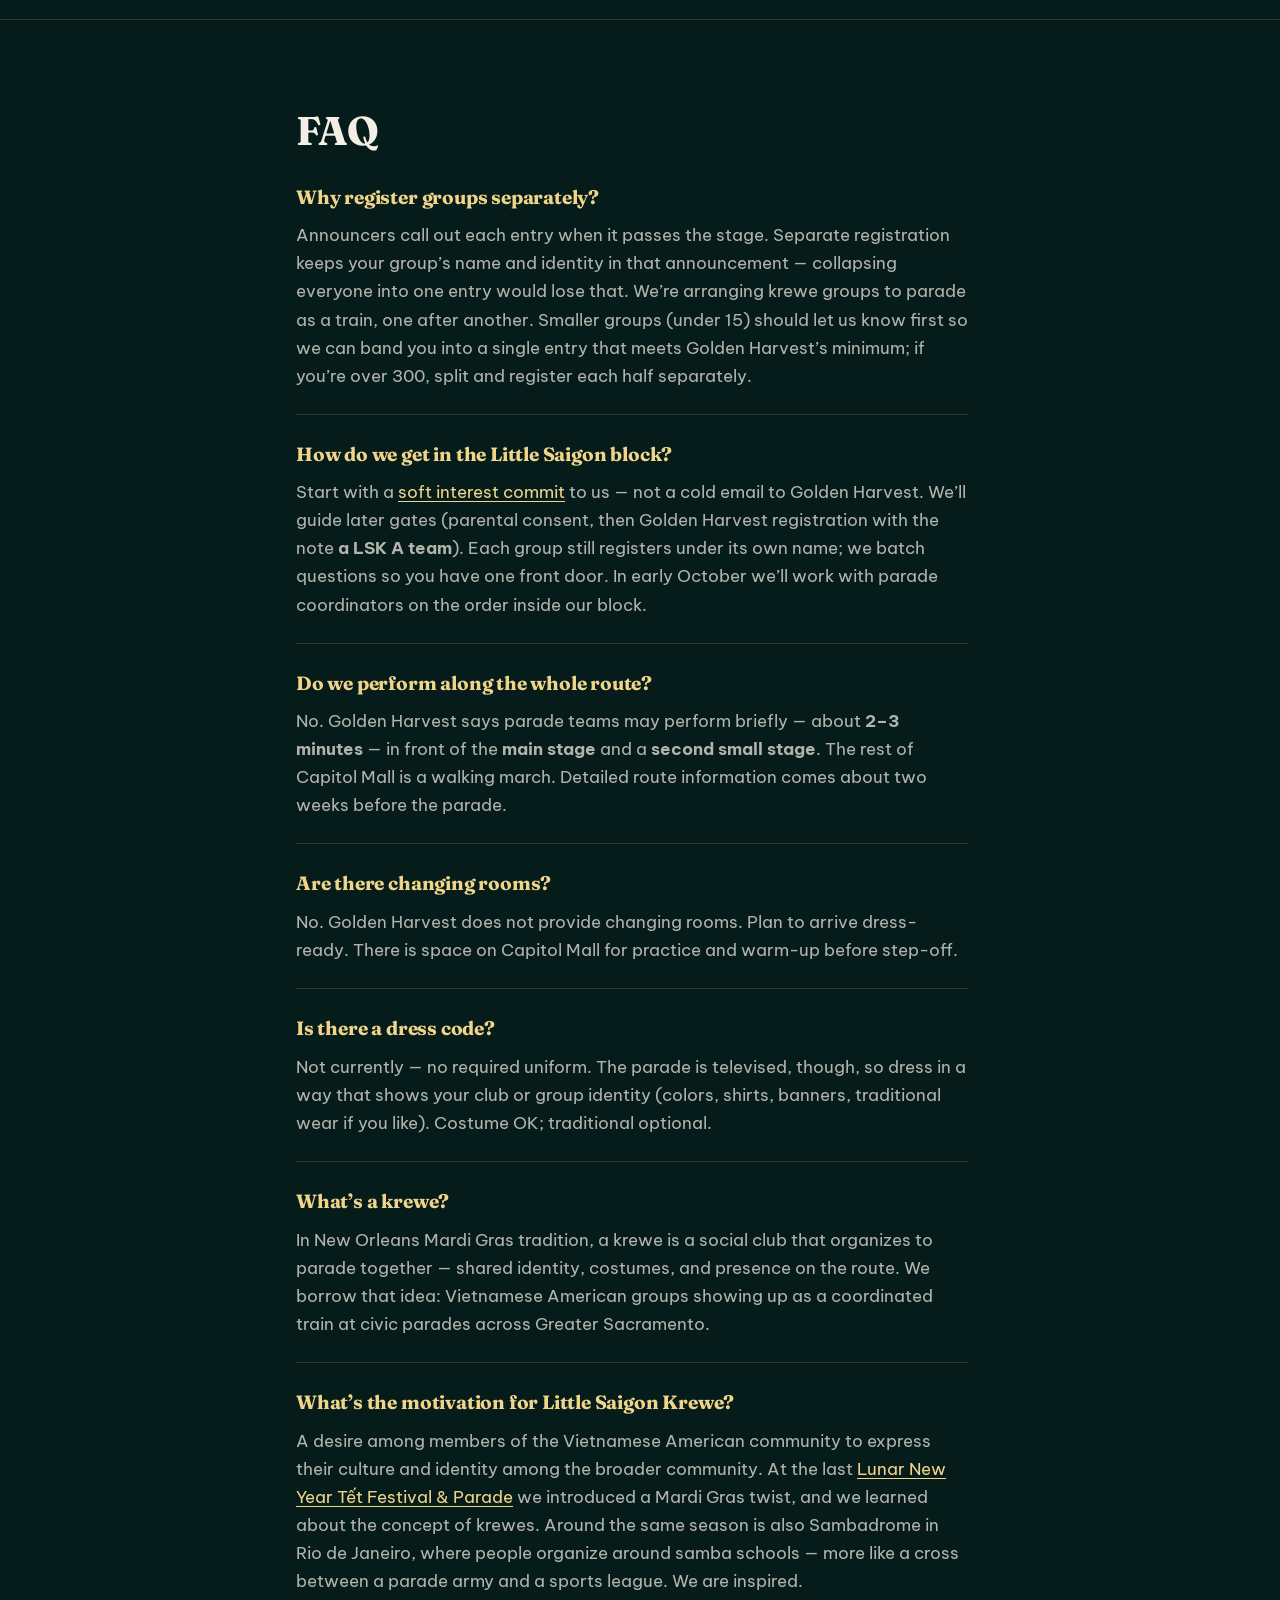
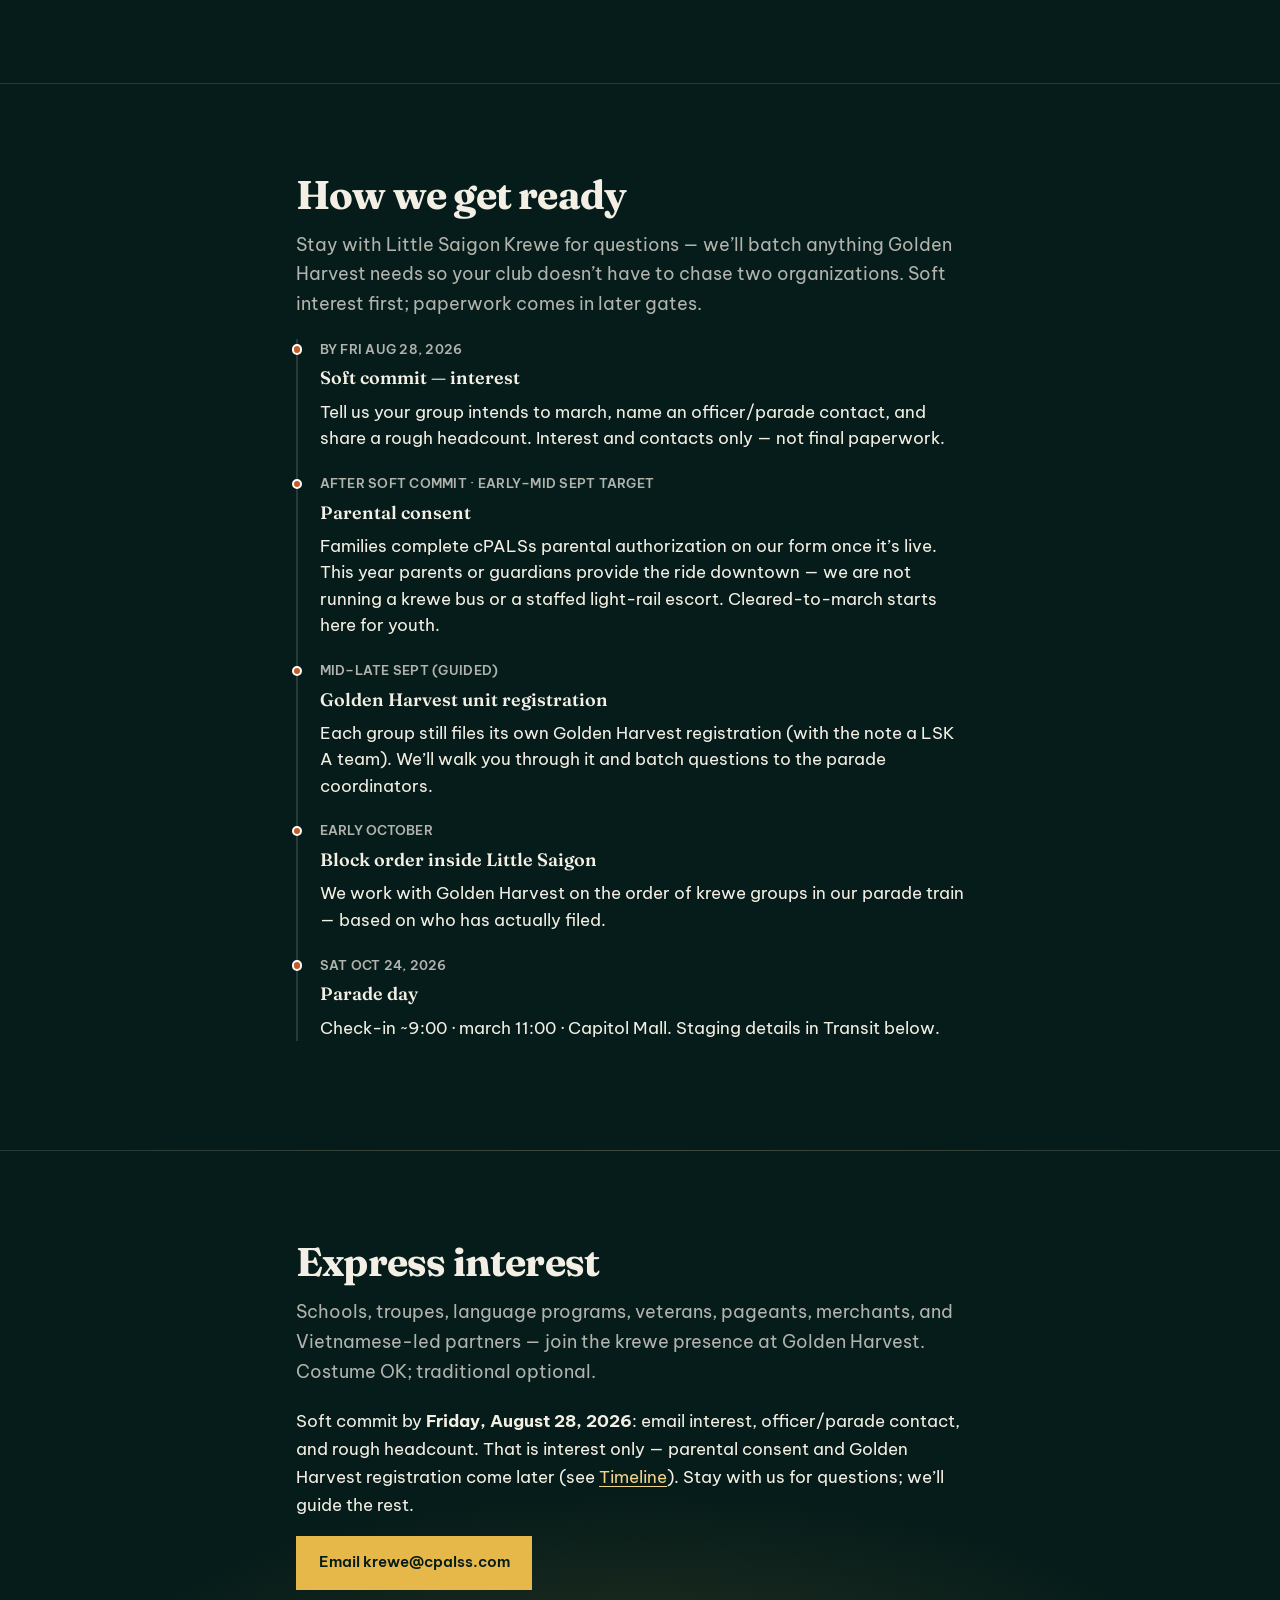
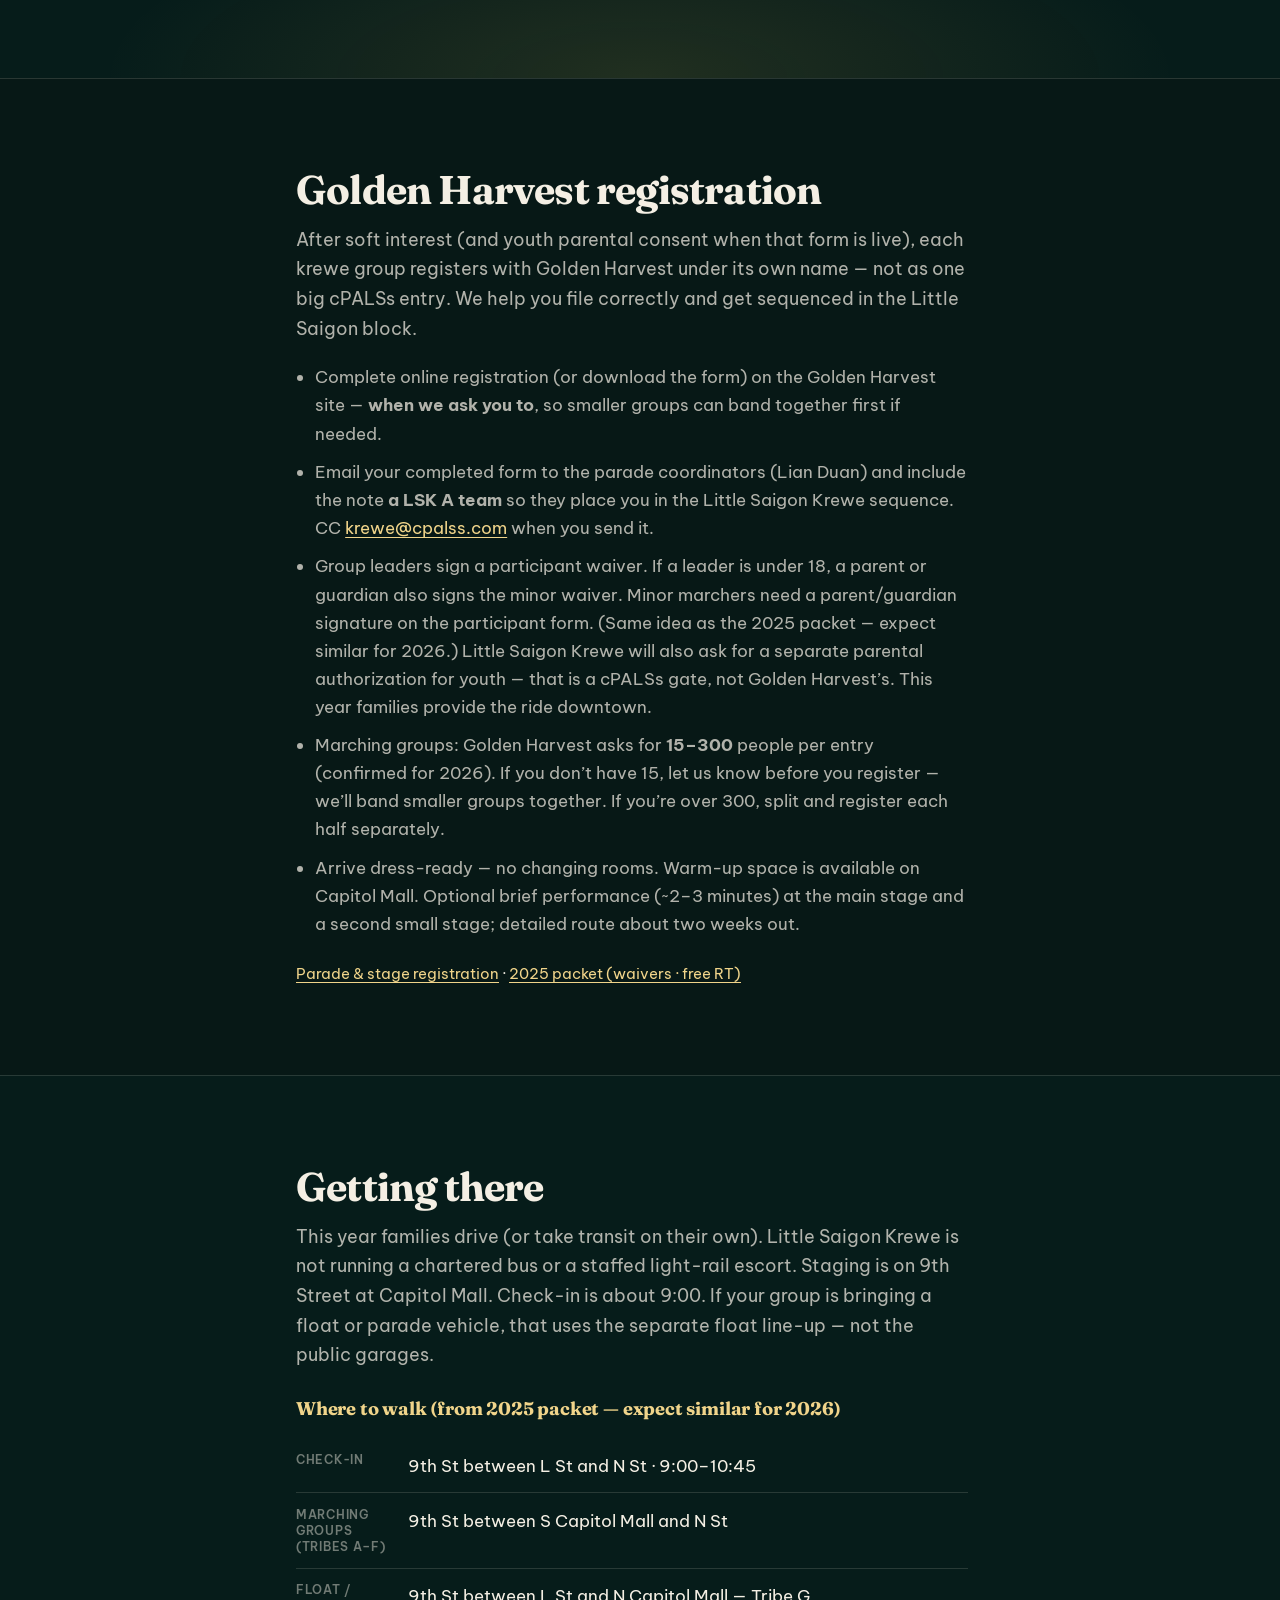
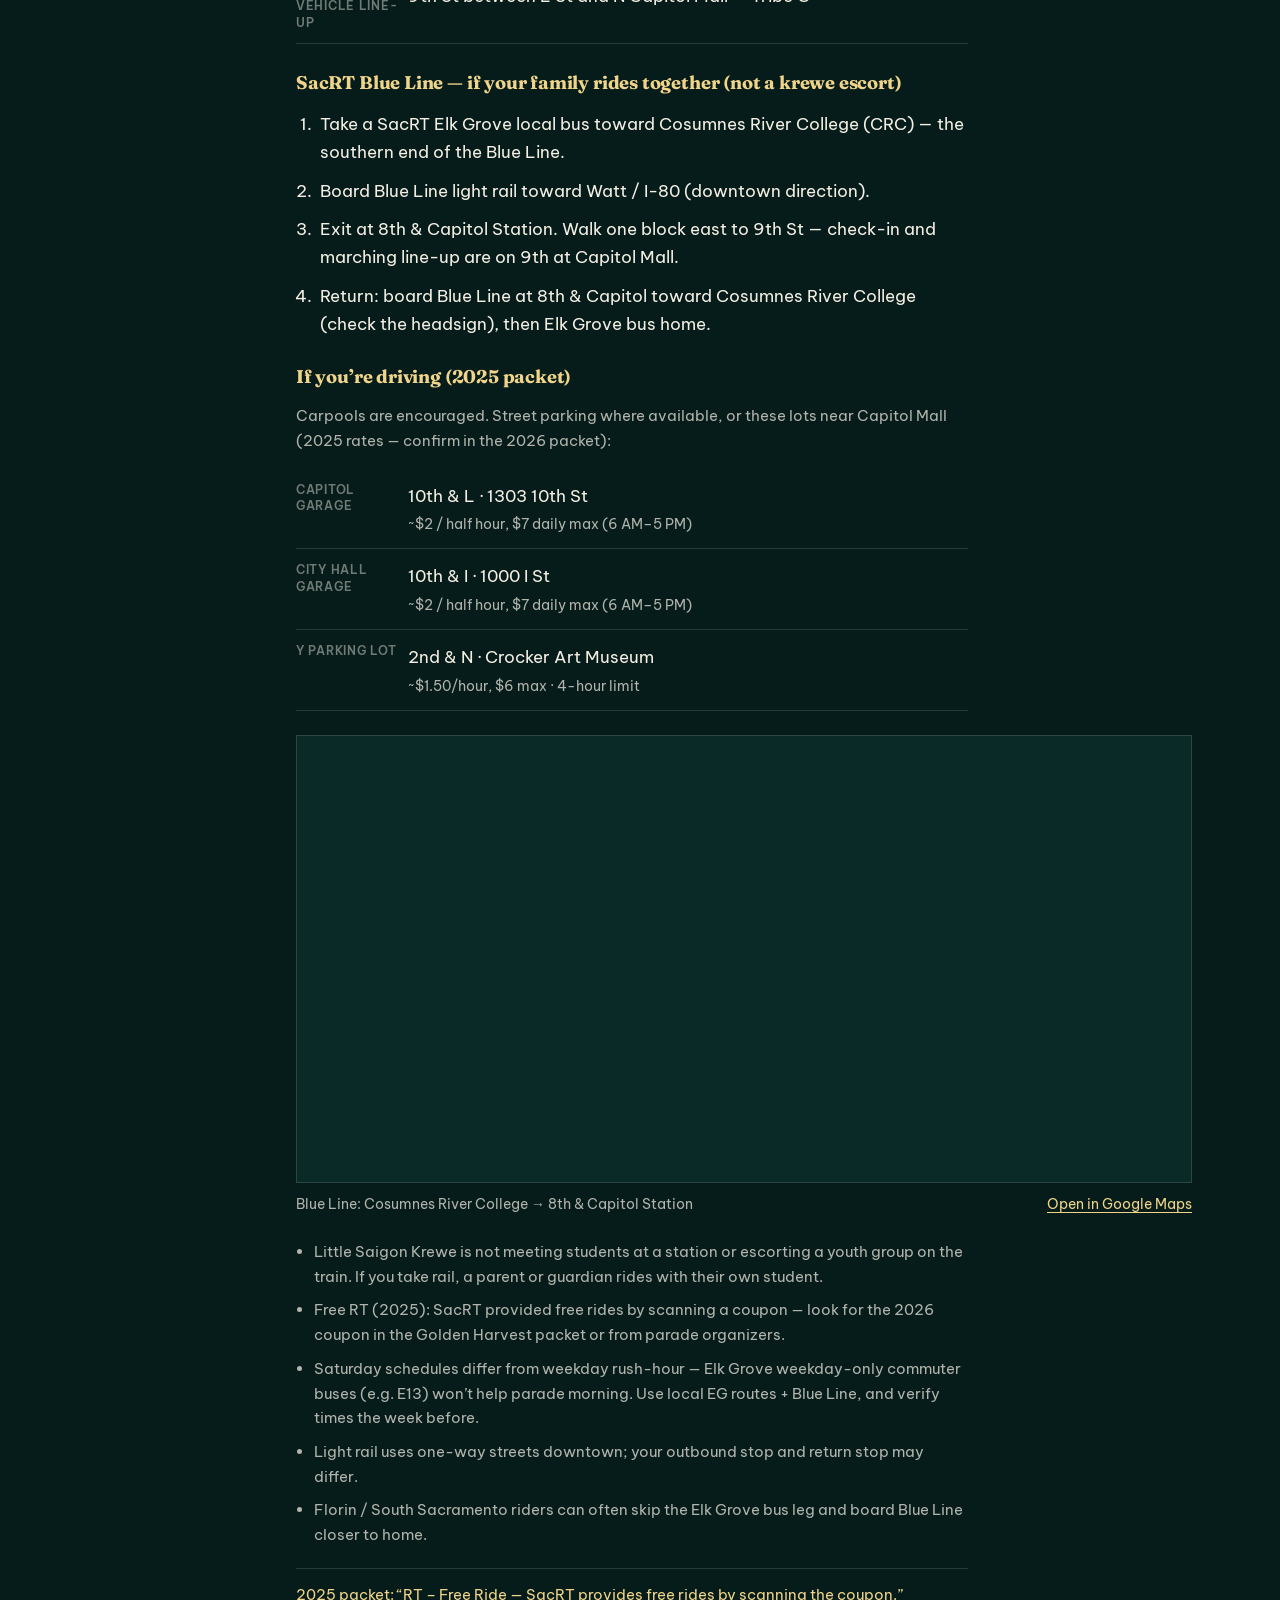
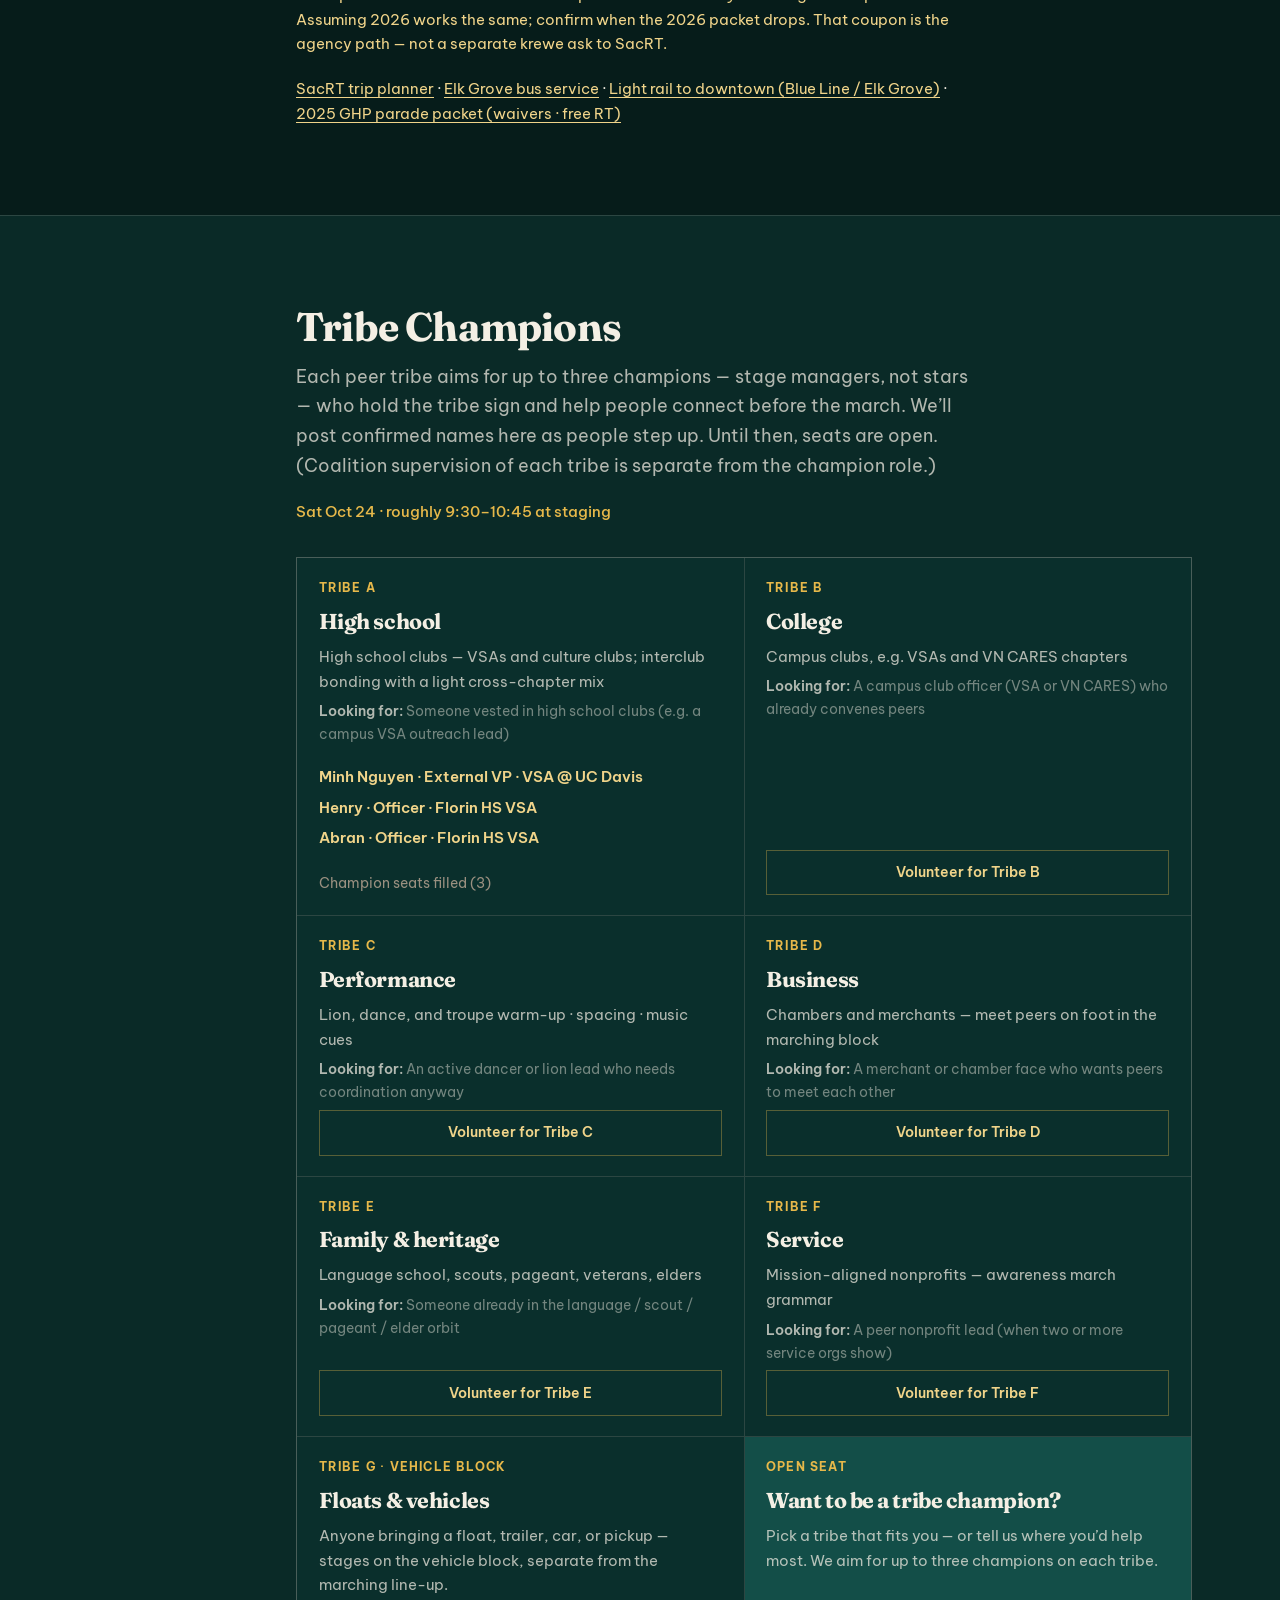
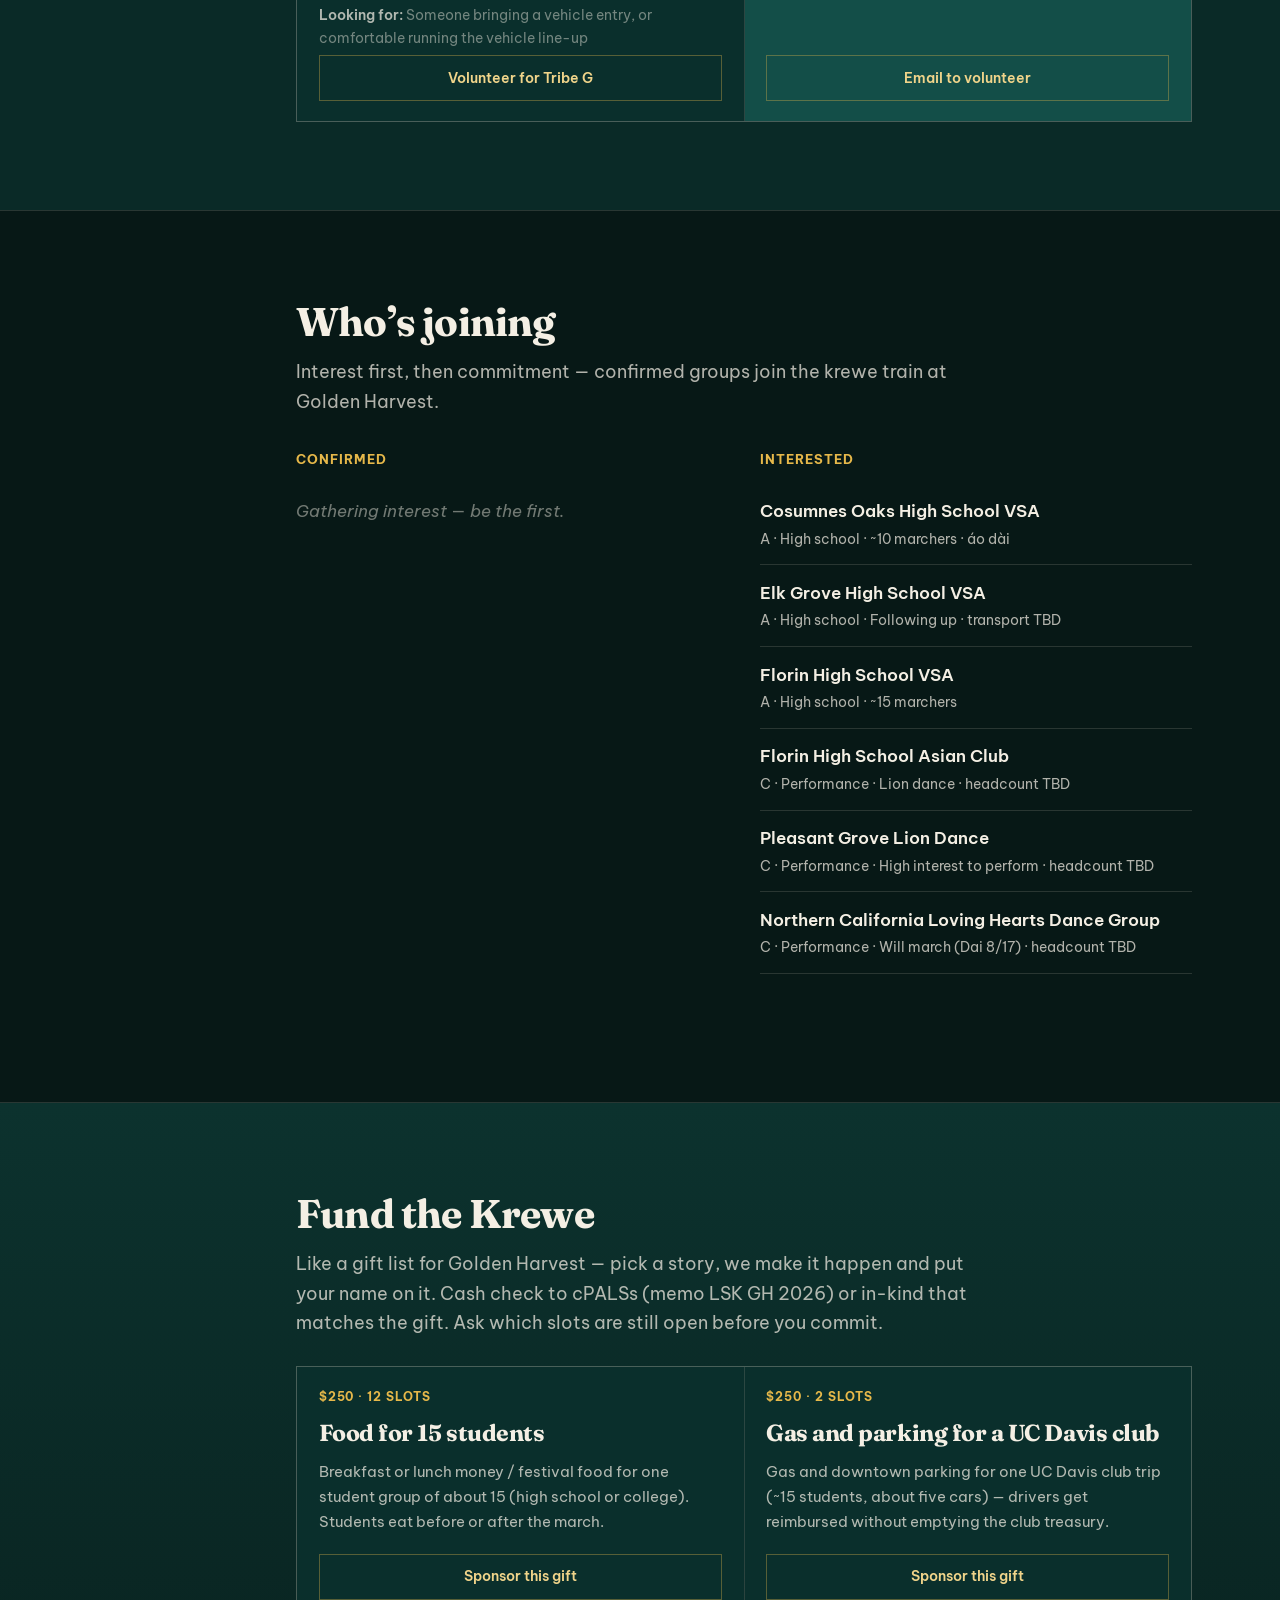
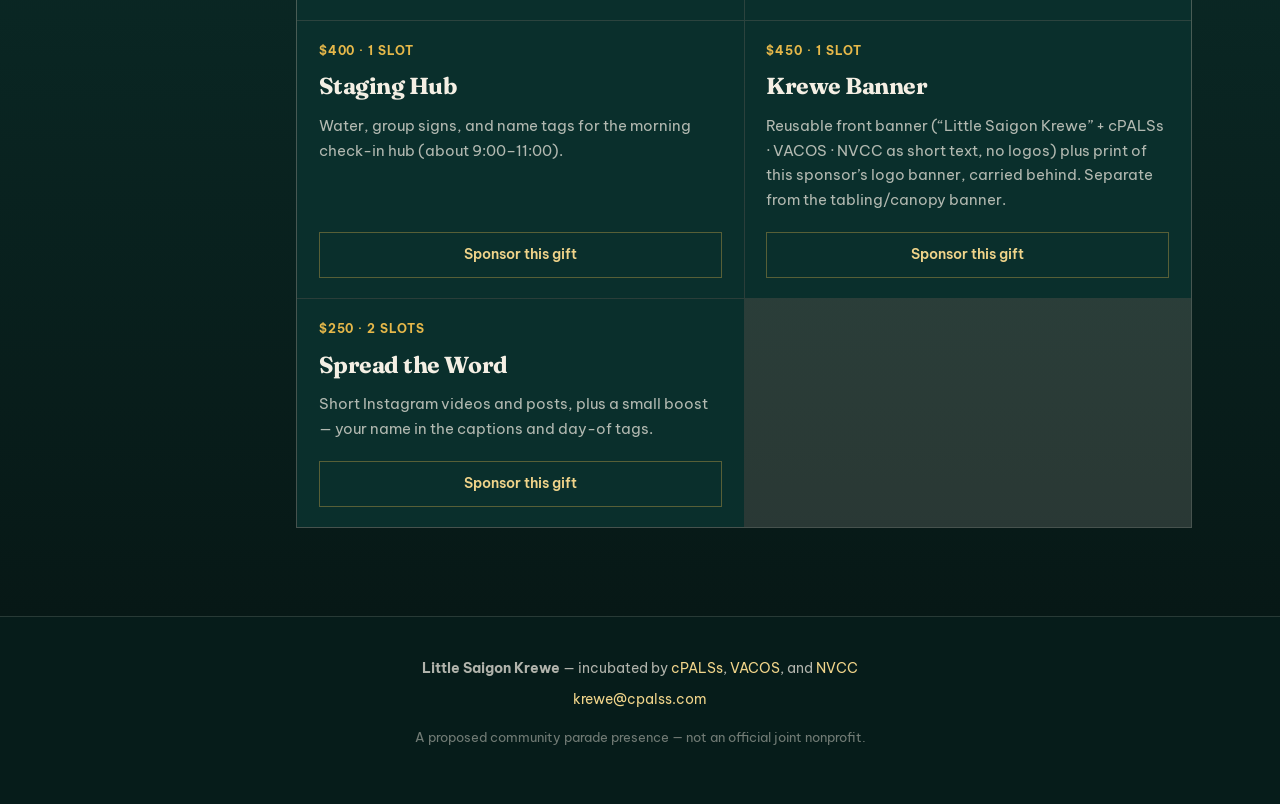
==== commit 97d0c205: "Sync Fund the Krewe gifts with the GH sponsorship packet. Split food from UC Davis travel, merge stu" ====
--- a/index.html
+++ b/index.html
@@ -140,7 +140,7 @@
               </div>
               <div class="faq-item">
                 <dt>How do we get in the Little Saigon block?</dt>
-                <dd>Start with a <a href="#timeline">soft interest commit</a> to us — not a cold email to Golden Harvest. We’ll guide later gates (parental consent / transit intake, then Golden Harvest registration with the note <strong>a LSK A team</strong>). Each group still registers under its own name; we batch questions so you have one front door. In early October we’ll work with parade coordinators on the order inside our block.</dd>
+                <dd>Start with a <a href="#timeline">soft interest commit</a> to us — not a cold email to Golden Harvest. We’ll guide later gates (parental consent, then Golden Harvest registration with the note <strong>a LSK A team</strong>). Each group still registers under its own name; we batch questions so you have one front door. In early October we’ll work with parade coordinators on the order inside our block.</dd>
               </div>
               <div class="faq-item">
                 <dt>Do we perform along the whole route?</dt>
@@ -190,7 +190,7 @@
             <ul class="plain-list">
               <li>Complete online registration (or download the form) on the Golden Harvest site — <strong>when we ask you to</strong>, so smaller groups can band together first if needed.</li>
               <li>Email your completed form to the parade coordinators (Lian Duan) and include the note <strong>a LSK A team</strong> so they place you in the Little Saigon Krewe sequence. CC <a href="mailto:krewe@cpalss.com">krewe@cpalss.com</a> when you send it.</li>
-              <li>Group leaders sign a participant waiver. If a leader is under 18, a parent or guardian also signs the minor waiver. Minor marchers need a parent/guardian signature on the participant form. (Same idea as the 2025 packet — expect similar for 2026.) Little Saigon Krewe will also ask for a separate e-authorization / transit intake for youth under our staging support — that is a cPALSs gate, not Golden Harvest’s.</li>
+              <li>Group leaders sign a participant waiver. If a leader is under 18, a parent or guardian also signs the minor waiver. Minor marchers need a parent/guardian signature on the participant form. (Same idea as the 2025 packet — expect similar for 2026.) Little Saigon Krewe will also ask for a separate parental authorization for youth — that is a cPALSs gate, not Golden Harvest’s. This year families provide the ride downtown.</li>
               <li>Marching groups: Golden Harvest asks for <strong>15–300</strong> people per entry (confirmed for 2026). If you don’t have 15, let us know before you register — we’ll band smaller groups together. If you’re over 300, split and register each half separately.</li>
               <li>Arrive dress-ready — no changing rooms. Warm-up space is available on Capitol Mall. Optional brief performance (~2–3 minutes) at the main stage and a second small stage; detailed route about two weeks out.</li>
             </ul>
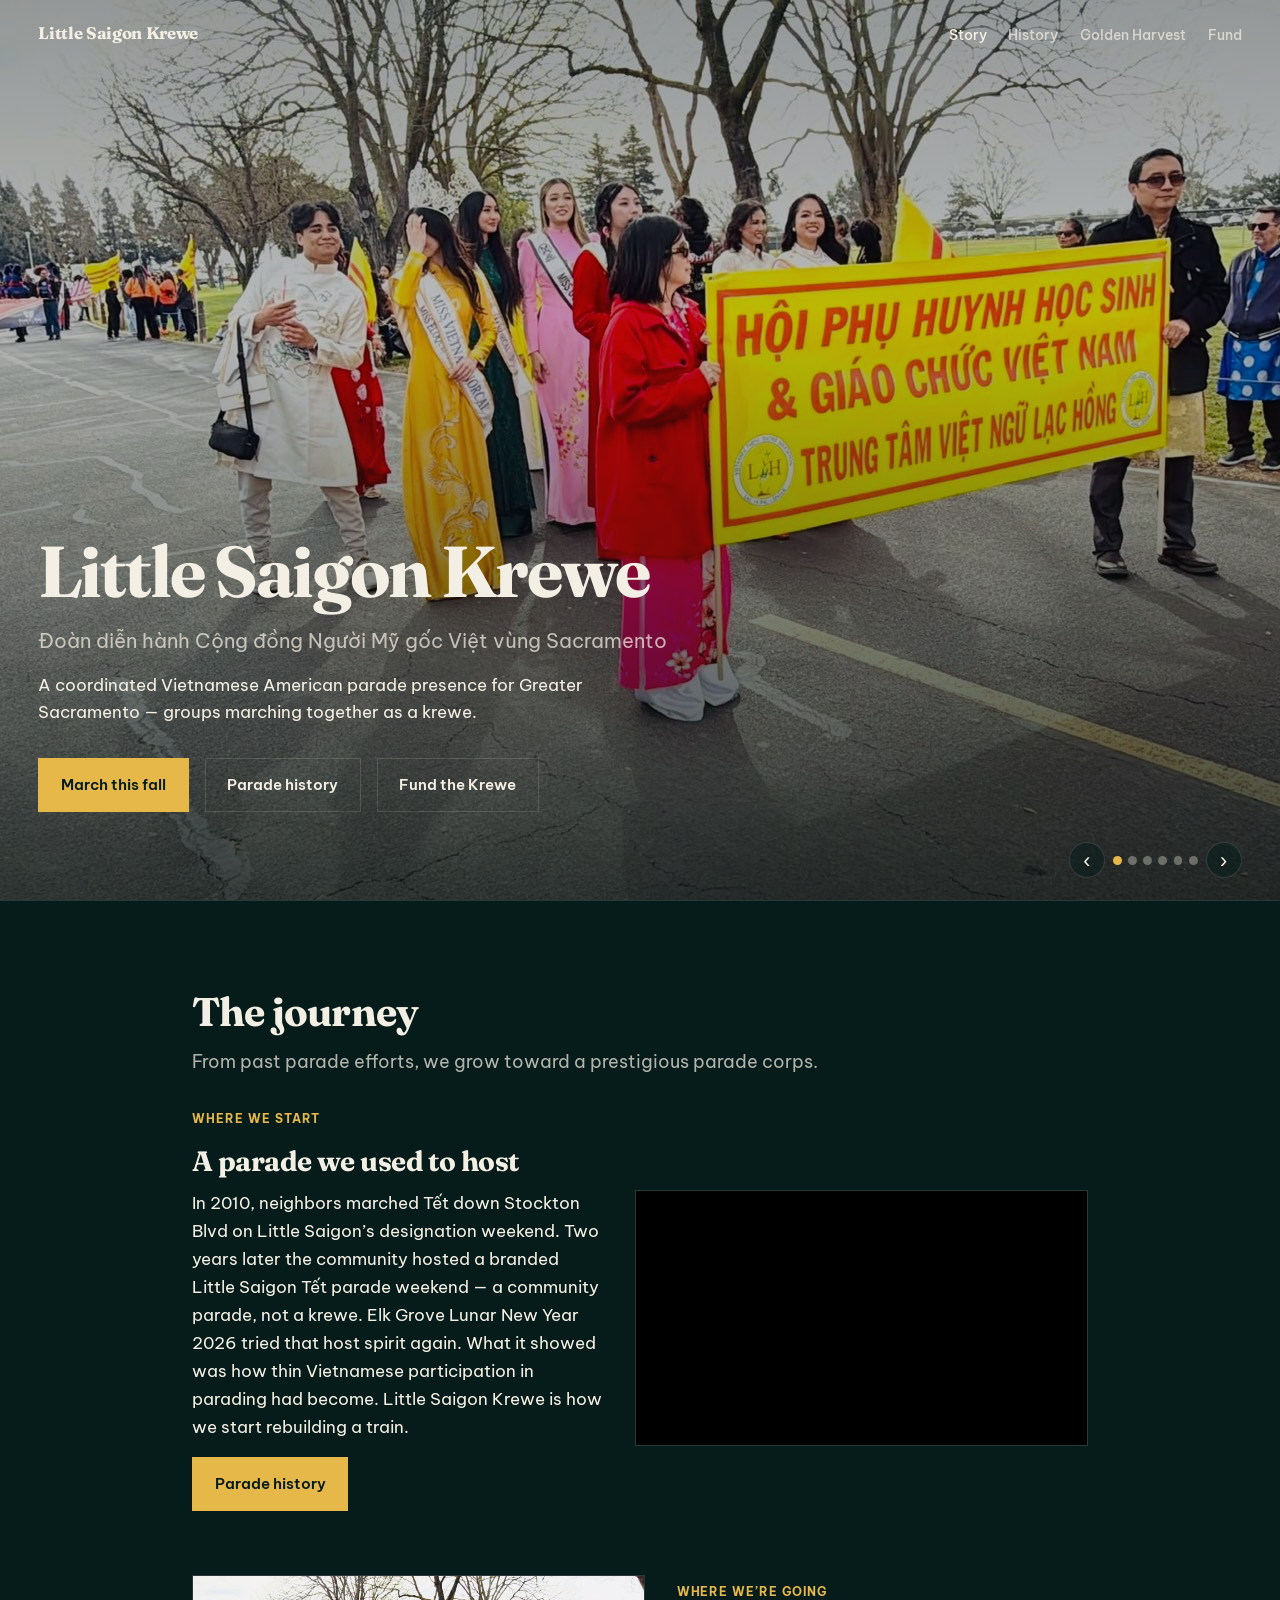
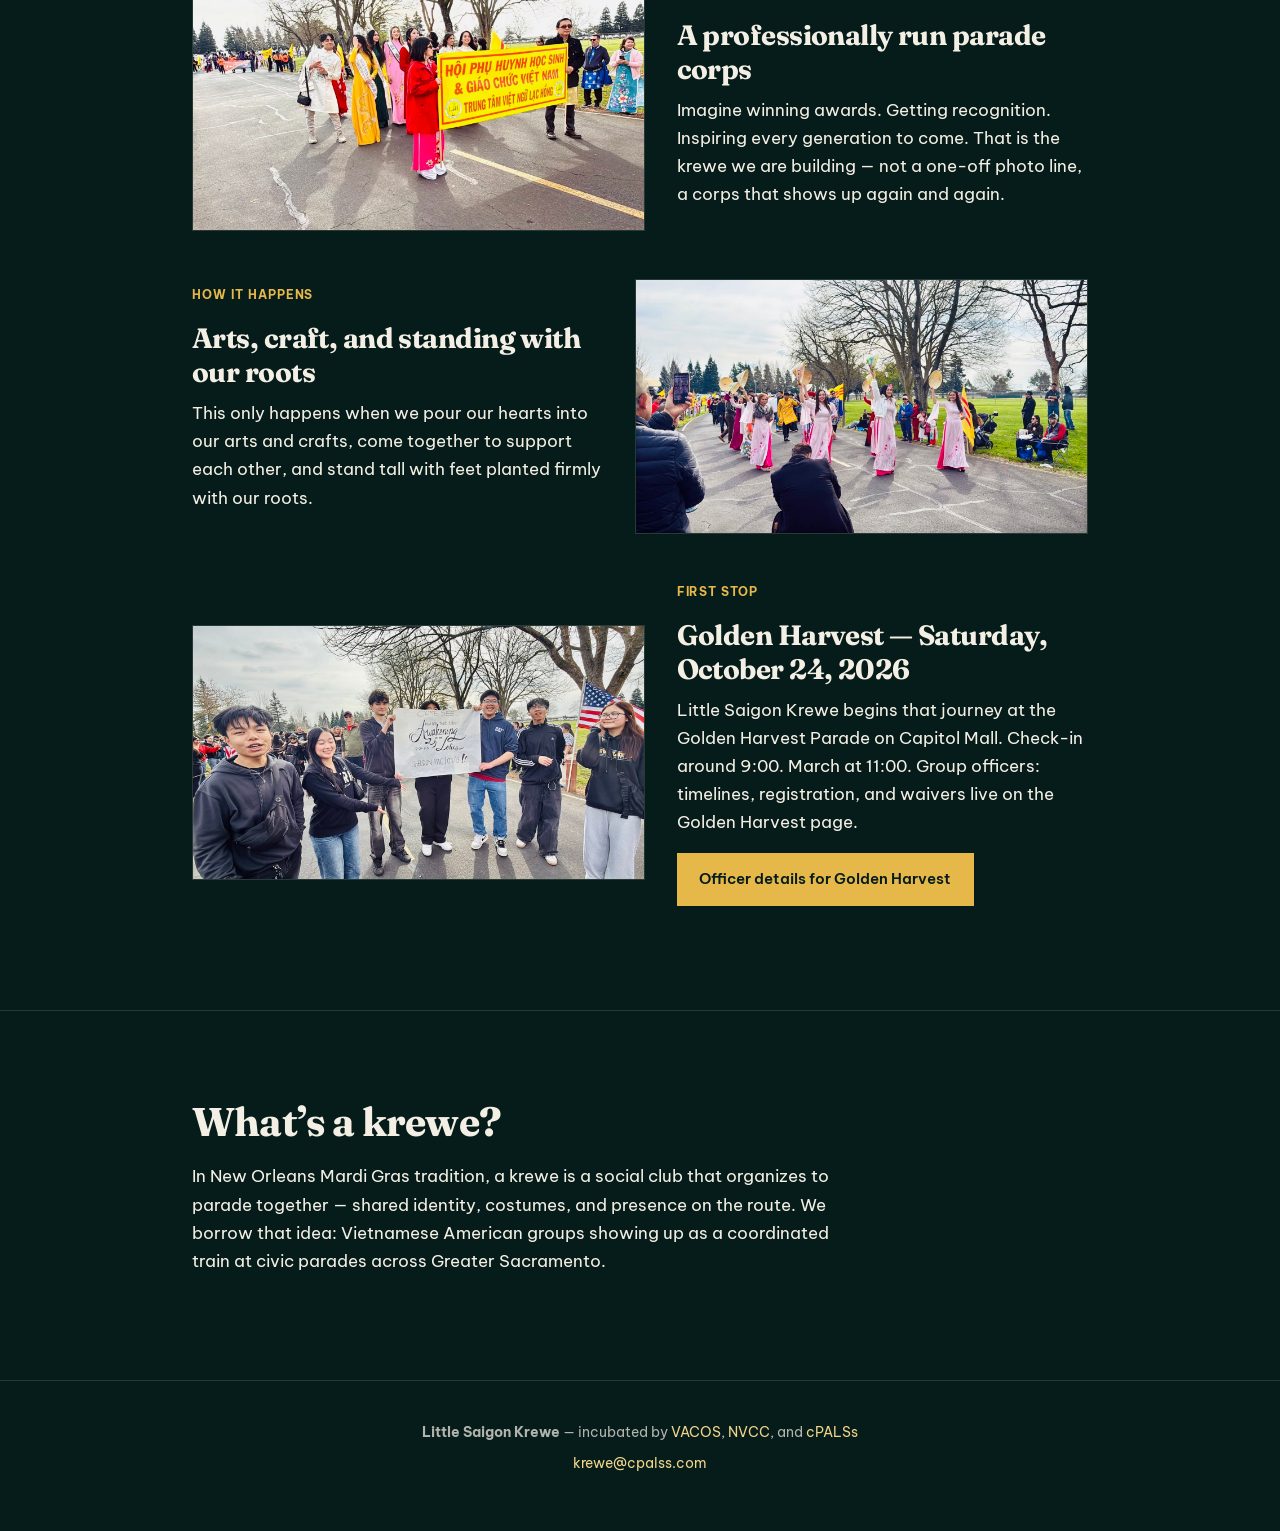
==== commit d4e6ee1e: "Publish History, Golden Harvest, and Fund pages on the public Krewe site. Co-authored-by: Cursor <cu" ====
--- a/index.html
+++ b/index.html
@@ -3,280 +3,103 @@
 <head>
   <meta charset="UTF-8" />
   <meta name="viewport" content="width=device-width, initial-scale=1" />
-  <title>Little Saigon Krewe — Golden Harvest 2026</title>
-  <meta name="description" content="Little Saigon Krewe coordinates Vietnamese presence at Greater Sacramento civic parades. Golden Harvest Parade — Oct 24, 2026." />
+  <title>Little Saigon Krewe</title>
+  <meta name="description" content="Little Saigon Krewe is a coordinated Vietnamese American parade presence for Greater Sacramento — a journey from past marches toward a professionally run parade corps." />
   <link rel="canonical" href="https://krewe.cpalss.com/" />
   <meta property="og:title" content="Little Saigon Krewe" />
-  <meta property="og:description" content="Coordinating Vietnamese presence at Golden Harvest — Oct 24, 2026. Groups parade as a train, one after another." />
+  <meta property="og:description" content="A coordinated Vietnamese American parade presence for Greater Sacramento. First stop: Golden Harvest, Oct 24, 2026." />
   <meta property="og:type" content="website" />
   <meta property="og:url" content="https://krewe.cpalss.com/" />
+  <meta property="og:image" content="https://krewe.cpalss.com/assets/og.jpg" />
   <meta name="twitter:card" content="summary_large_image" />
   <meta name="twitter:title" content="Little Saigon Krewe" />
-  <meta name="twitter:description" content="Coordinating Vietnamese presence at Golden Harvest — Oct 24, 2026." />
+  <meta name="twitter:description" content="A coordinated Vietnamese American parade presence for Greater Sacramento." />
+  <meta name="twitter:image" content="https://krewe.cpalss.com/assets/og.jpg" />
+  <script src="/clean-urls.js"></script>
   <script>
     if ("scrollRestoration" in history) history.scrollRestoration = "manual";
   </script>
   <script type="application/ld+json">
   {
     "@context": "https://schema.org",
-    "@graph": [
-      {
-        "@type": "Organization",
-        "@id": "https://krewe.cpalss.com/#org",
-        "name": "Little Saigon Krewe",
-        "url": "https://krewe.cpalss.com/",
-        "email": "krewe@cpalss.com",
-        "parentOrganization": {
-          "@type": "Organization",
-          "name": "Community Partners Advocate of Little Saigon Sacramento",
-          "url": "https://www.cpalss.com"
-        }
-      },
-      {
-        "@type": "Event",
-        "@id": "https://krewe.cpalss.com/#event",
-        "name": "Little Saigon Krewe at Golden Harvest Parade",
-        "url": "https://krewe.cpalss.com/",
-        "description": "Little Saigon Krewe coordinates Vietnamese presence at the Golden Harvest Parade — groups parade as a train, one after another.",
-        "startDate": "2026-10-24T09:00:00-07:00",
-        "eventStatus": "https://schema.org/EventScheduled",
-        "eventAttendanceMode": "https://schema.org/OfflineEventAttendanceMode",
-        "location": {
-          "@type": "Place",
-          "name": "Capitol Mall",
-          "address": {
-            "@type": "PostalAddress",
-            "addressLocality": "Sacramento",
-            "addressRegion": "CA",
-            "addressCountry": "US"
-          }
-        },
-        "organizer": { "@id": "https://krewe.cpalss.com/#org" }
-      }
-    ]
+    "@type": "Organization",
+    "@id": "https://krewe.cpalss.com/#org",
+    "name": "Little Saigon Krewe",
+    "url": "https://krewe.cpalss.com/",
+    "email": "krewe@cpalss.com",
+    "image": "https://krewe.cpalss.com/assets/og.jpg",
+    "parentOrganization": {
+      "@type": "Organization",
+      "name": "Community Partners Advocate of Little Saigon Sacramento",
+      "url": "https://www.cpalss.com"
+    }
   }
   </script>
   <link rel="preconnect" href="https://fonts.googleapis.com" />
   <link rel="preconnect" href="https://fonts.gstatic.com" crossorigin />
   <link href="https://fonts.googleapis.com/css2?family=Be+Vietnam+Pro:wght@400;500;600;700&family=Fraunces:opsz,wght@9..144,500;9..144,700&display=swap" rel="stylesheet" />
-  <link rel="stylesheet" href="site.css" />
+  <link rel="stylesheet" href="/site.css" />
 </head>
-<body>
+<body data-page="home">
   <a class="skip-link" href="#main">Skip to content</a>
 
   <header class="site-header">
     <a class="wordmark" href="/">Little Saigon Krewe</a>
-    <button
-      type="button"
-      class="nav-toggle"
-      id="nav-toggle"
-      aria-expanded="false"
-      aria-controls="site-nav"
-      aria-label="Open menu"
-    >
+    <button type="button" class="nav-toggle" id="nav-toggle" aria-expanded="false" aria-controls="site-nav" aria-label="Open menu">
       <span class="nav-toggle-bars" aria-hidden="true"></span>
     </button>
-    <nav class="site-nav" id="site-nav" aria-label="Page">
-      <a href="#golden-harvest">Golden Harvest Parade</a>
-      <a href="#faq">FAQ</a>
-      <a href="#timeline">Timeline</a>
-      <a href="#march">Interest</a>
-      <a href="#registration">Registration</a>
-      <a href="#transit">Transit</a>
-      <a href="#champions">Champions</a>
-      <a href="#joining">Who’s joining</a>
-      <a href="#wishlist">Fund the Krewe</a>
+    <nav class="site-nav" id="site-nav" aria-label="Site">
+      <a href="/" aria-current="page">Story</a>
+      <a href="/history/">History</a>
+      <a href="/golden-harvest/">Golden Harvest</a>
+      <a href="/fund/">Fund</a>
     </nav>
   </header>
 
   <main id="main">
-    <section class="hero" aria-labelledby="hero-brand">
-      <div class="hero-atmosphere" aria-hidden="true"></div>
+    <section class="hero hero-carousel" aria-labelledby="hero-brand">
+      <div class="hero-slides" id="hero-slides" tabindex="0" aria-roledescription="carousel" aria-label="Parade photos"></div>
+      <div class="hero-scrim" aria-hidden="true"></div>
       <div class="hero-inner">
-        <p class="hero-kicker" id="hero-reveal-1">Golden Harvest · Oct 24, 2026 · Capitol Mall</p>
         <h1 class="hero-brand" id="hero-brand">Little Saigon Krewe</h1>
-        <p class="hero-line" id="hero-reveal-2">Đoàn diễn hành Cộng đồng Người Mỹ gốc Việt vùng Sacramento</p>
-        <div class="hero-cta" id="hero-reveal-3">
-          <a class="btn btn-primary" href="#march">Express interest</a>
-          <a class="btn btn-ghost" href="#golden-harvest">Event details</a>
+        <p class="hero-line" id="hero-tagline"></p>
+        <p class="hero-def" id="hero-def"></p>
+        <div class="hero-cta">
+          <a class="btn btn-primary" href="/golden-harvest/">March this fall</a>
+          <a class="btn btn-ghost" href="/history/">Parade history</a>
+          <a class="btn btn-ghost" href="/fund/">Fund the Krewe</a>
         </div>
+      </div>
+      <div class="hero-controls" id="hero-controls" hidden>
+        <button type="button" class="hero-arrow" id="hero-prev" aria-label="Previous photo">‹</button>
+        <div class="hero-dots" id="hero-dots"></div>
+        <button type="button" class="hero-arrow" id="hero-next" aria-label="Next photo">›</button>
       </div>
     </section>
 
-    <div class="doc-layout">
-      <nav class="toc" aria-label="On this page">
-        <p class="toc-label">On this page</p>
-        <a class="toc-link" href="#golden-harvest" data-toc-target="golden-harvest">Golden Harvest Parade</a>
-        <a class="toc-link" href="#faq" data-toc-target="faq">FAQ</a>
-        <a class="toc-link" href="#timeline" data-toc-target="timeline">Timeline</a>
-        <a class="toc-link" href="#march" data-toc-target="march">Interest</a>
-        <a class="toc-link" href="#registration" data-toc-target="registration">Registration</a>
-        <a class="toc-link" href="#transit" data-toc-target="transit">Transit</a>
-        <a class="toc-link" href="#champions" data-toc-target="champions">Champions</a>
-        <a class="toc-link" href="#joining" data-toc-target="joining">Who’s joining</a>
-        <a class="toc-link" href="#wishlist" data-toc-target="wishlist">Fund the Krewe</a>
-      </nav>
+    <div class="story-flow">
+      <section class="section section-story" id="journey" aria-labelledby="journey-title">
+        <div class="section-inner">
+          <h2 id="journey-title">The journey</h2>
+          <p class="section-lead">From past parade efforts, we grow toward a prestigious parade corps.</p>
+          <div class="story-chapters" id="story-chapters"></div>
+        </div>
+      </section>
 
-      <div class="doc-main">
-        <section class="section section-gh" id="golden-harvest" data-doc-section aria-labelledby="gh-title">
-          <div class="section-inner">
-            <h2 id="gh-title">Golden Harvest Parade</h2>
-            <p class="section-lead" id="gh-pitch-headline"></p>
-            <p id="gh-pitch-body"></p>
-            <dl class="event-facts" id="event-facts"></dl>
-            <p class="event-links">
-              <a id="gh-url" href="https://goldenharvestparade.org/" rel="noopener noreferrer">goldenharvestparade.org</a>
-            </p>
-          </div>
-        </section>
-
-        <section class="section section-faq" id="faq" data-doc-section aria-labelledby="faq-title">
-          <div class="section-inner">
-            <h2 id="faq-title">FAQ</h2>
-            <dl class="faq-list">
-              <div class="faq-item">
-                <dt>Why register groups separately?</dt>
-                <dd>Announcers call out each entry when it passes the stage. Separate registration keeps your group’s name and identity in that announcement — collapsing everyone into one entry would lose that. We’re arranging krewe groups to parade as a train, one after another. Smaller groups (under 15) should let us know first so we can band you into a single entry that meets Golden Harvest’s minimum; if you’re over 300, split and register each half separately.</dd>
-              </div>
-              <div class="faq-item">
-                <dt>How do we get in the Little Saigon block?</dt>
-                <dd>Start with a <a href="#timeline">soft interest commit</a> to us — not a cold email to Golden Harvest. We’ll guide later gates (parental consent, then Golden Harvest registration with the note <strong>a LSK A team</strong>). Each group still registers under its own name; we batch questions so you have one front door. In early October we’ll work with parade coordinators on the order inside our block.</dd>
-              </div>
-              <div class="faq-item">
-                <dt>Do we perform along the whole route?</dt>
-                <dd>No. Golden Harvest says parade teams may perform briefly — about <strong>2–3 minutes</strong> — in front of the <strong>main stage</strong> and a <strong>second small stage</strong>. The rest of Capitol Mall is a walking march. Detailed route information comes about two weeks before the parade.</dd>
-              </div>
-              <div class="faq-item">
-                <dt>Are there changing rooms?</dt>
-                <dd>No. Golden Harvest does not provide changing rooms. Plan to arrive dress-ready. There is space on Capitol Mall for practice and warm-up before step-off.</dd>
-              </div>
-              <div class="faq-item">
-                <dt>Is there a dress code?</dt>
-                <dd>Not currently — no required uniform. The parade is televised, though, so dress in a way that shows your club or group identity (colors, shirts, banners, traditional wear if you like). Costume OK; traditional optional.</dd>
-              </div>
-              <div class="faq-item">
-                <dt>What’s a krewe?</dt>
-                <dd>In New Orleans Mardi Gras tradition, a krewe is a social club that organizes to parade together — shared identity, costumes, and presence on the route. We borrow that idea: Vietnamese American groups showing up as a coordinated train at civic parades across Greater Sacramento.</dd>
-              </div>
-              <div class="faq-item">
-                <dt>What’s the motivation for Little Saigon Krewe?</dt>
-                <dd>A desire among members of the Vietnamese American community to express their culture and identity among the broader community. At the last <a href="https://eglny.com" rel="noopener noreferrer">Lunar New Year Tết Festival &amp; Parade</a> we introduced a Mardi Gras twist, and we learned about the concept of krewes. Around the same season is also Sambadrome in Rio de Janeiro, where people organize around samba schools — more like a cross between a parade army and a sports league. We are inspired.</dd>
-              </div>
-            </dl>
-          </div>
-        </section>
-
-        <section class="section section-timeline" id="timeline" data-doc-section aria-labelledby="timeline-title">
-          <div class="section-inner">
-            <h2 id="timeline-title"></h2>
-            <p class="section-lead" id="timeline-intro"></p>
-            <ol class="timeline-list" id="timeline-list"></ol>
-          </div>
-        </section>
-
-        <section class="section section-march" id="march" data-doc-section aria-labelledby="march-title">
-          <div class="section-inner">
-            <h2 id="march-title">Express interest</h2>
-            <p class="section-lead">Schools, troupes, language programs, veterans, pageants, merchants, and Vietnamese-led partners — join the krewe presence at Golden Harvest. Costume OK; traditional optional.</p>
-            <p>Soft commit by <strong>Friday, August 28, 2026</strong>: email interest, officer/parade contact, and rough headcount. That is interest only — parental consent and Golden Harvest registration come later (see <a href="#timeline">Timeline</a>). Stay with us for questions; we’ll guide the rest.</p>
-            <a class="btn btn-primary" id="march-mailto" href="mailto:krewe@cpalss.com">Email krewe@cpalss.com</a>
-          </div>
-        </section>
-
-        <section class="section section-registration" id="registration" data-doc-section aria-labelledby="reg-title">
-          <div class="section-inner">
-            <h2 id="reg-title">Golden Harvest registration</h2>
-            <p class="section-lead">After soft interest (and youth parental consent when that form is live), each krewe group registers with Golden Harvest under its own name — not as one big cPALSs entry. We help you file correctly and get sequenced in the Little Saigon block.</p>
-            <ul class="plain-list">
-              <li>Complete online registration (or download the form) on the Golden Harvest site — <strong>when we ask you to</strong>, so smaller groups can band together first if needed.</li>
-              <li>Email your completed form to the parade coordinators (Lian Duan) and include the note <strong>a LSK A team</strong> so they place you in the Little Saigon Krewe sequence. CC <a href="mailto:krewe@cpalss.com">krewe@cpalss.com</a> when you send it.</li>
-              <li>Group leaders sign a participant waiver. If a leader is under 18, a parent or guardian also signs the minor waiver. Minor marchers need a parent/guardian signature on the participant form. (Same idea as the 2025 packet — expect similar for 2026.) Little Saigon Krewe will also ask for a separate parental authorization for youth — that is a cPALSs gate, not Golden Harvest’s. This year families provide the ride downtown.</li>
-              <li>Marching groups: Golden Harvest asks for <strong>15–300</strong> people per entry (confirmed for 2026). If you don’t have 15, let us know before you register — we’ll band smaller groups together. If you’re over 300, split and register each half separately.</li>
-              <li>Arrive dress-ready — no changing rooms. Warm-up space is available on Capitol Mall. Optional brief performance (~2–3 minutes) at the main stage and a second small stage; detailed route about two weeks out.</li>
-            </ul>
-            <p class="event-links">
-              <a id="gh-reg" href="https://goldenharvestparade.org/parade-and-stage-proformance-registration/" rel="noopener noreferrer">Parade &amp; stage registration</a>
-              <span aria-hidden="true"> · </span>
-              <a href="https://goldenharvestparade.org/wp-content/uploads/2025/09/2025-GHP_Parade-information-Packet_V3.pdf" rel="noopener noreferrer">2025 packet (waivers · free RT)</a>
-            </p>
-          </div>
-        </section>
-
-        <section class="section section-transit" id="transit" data-doc-section aria-labelledby="transit-title">
-          <div class="section-inner">
-            <h2 id="transit-title"></h2>
-            <p class="section-lead" id="transit-intro"></p>
-            <h3 class="subhead" id="transit-staging-title"></h3>
-            <dl class="event-facts" id="transit-staging"></dl>
-            <h3 class="subhead" id="transit-path-title"></h3>
-            <ol class="transit-steps" id="transit-steps"></ol>
-            <h3 class="subhead" id="transit-parking-title"></h3>
-            <p class="parking-lead" id="transit-parking-lead"></p>
-            <dl class="event-facts" id="transit-parking"></dl>
-            <p class="parking-rates" id="transit-parking-rates"></p>
-            <figure class="transit-map" id="transit-map" hidden>
-              <iframe
-                id="transit-map-iframe"
-                title="Map: Cosumnes River College to 8th & Capitol Station"
-                loading="lazy"
-                referrerpolicy="no-referrer-when-downgrade"
-                allowfullscreen
-              ></iframe>
-              <figcaption>
-                <span id="transit-map-title"></span>
-                <a id="transit-map-open" href="#" rel="noopener noreferrer">Open in Google Maps</a>
-              </figcaption>
-            </figure>
-            <ul class="transit-notes" id="transit-notes"></ul>
-            <p class="agency-note" id="transit-agency"></p>
-            <p class="event-links" id="transit-links"></p>
-          </div>
-        </section>
-
-        <section class="section section-champions" id="champions" data-doc-section aria-labelledby="champions-title">
-          <div class="section-inner">
-            <h2 id="champions-title"></h2>
-            <p class="section-lead" id="champions-body"></p>
-            <p class="champions-when" id="champions-when"></p>
-            <ul class="tribe-list" id="tribe-list"></ul>
-          </div>
-        </section>
-
-        <section class="section section-joining" id="joining" data-doc-section aria-labelledby="joining-title">
-          <div class="section-inner">
-            <h2 id="joining-title">Who’s joining</h2>
-            <p class="section-lead">Interest first, then commitment — confirmed groups join the krewe train at Golden Harvest.</p>
-            <div class="roster-grid">
-              <div class="roster-col">
-                <h3>Confirmed</h3>
-                <ul class="roster-list" id="roster-confirmed"></ul>
-              </div>
-              <div class="roster-col">
-                <h3>Interested</h3>
-                <ul class="roster-list" id="roster-interested"></ul>
-              </div>
-            </div>
-          </div>
-        </section>
-
-        <section class="section section-wishlist" id="wishlist" data-doc-section aria-labelledby="wishlist-title">
-          <div class="section-inner">
-            <h2 id="wishlist-title"></h2>
-            <p class="section-lead" id="wishlist-body"></p>
-            <ul class="wishlist-list" id="wishlist-list"></ul>
-          </div>
-        </section>
-      </div>
+      <section class="section section-krewe" id="what-is-a-krewe" aria-labelledby="krewe-title">
+        <div class="section-inner">
+          <h2 id="krewe-title"></h2>
+          <p id="krewe-body"></p>
+        </div>
+      </section>
     </div>
   </main>
 
   <footer class="site-footer">
-    <p><strong>Little Saigon Krewe</strong> — incubated by <a href="https://www.cpalss.com" rel="noopener noreferrer">cPALSs</a>, <a href="https://vacos.org/" rel="noopener noreferrer">VACOS</a>, and <a href="https://www.facebook.com/norcalvietnamesechamber/" rel="noopener noreferrer">NVCC</a></p>
+    <p><strong>Little Saigon Krewe</strong> — incubated by <a href="https://vacos.org/" rel="noopener noreferrer">VACOS</a>, <a href="https://www.facebook.com/norcalvietnamesechamber/" rel="noopener noreferrer">NVCC</a>, and <a href="https://www.cpalss.com" rel="noopener noreferrer">cPALSs</a></p>
     <p><a href="mailto:krewe@cpalss.com">krewe@cpalss.com</a></p>
-    <p class="footer-note">A proposed community parade presence — not an official joint nonprofit.</p>
   </footer>
 
-  <script src="doc-scroll.js" defer></script>
-  <script src="site.js" defer></script>
+  <script src="/site.js" defer></script>
 </body>
 </html>
--- a/site.css
+++ b/site.css
@@ -14,6 +14,8 @@
   --space: clamp(1.25rem, 3vw, 2.5rem);
   --max: 42rem;
   --max-wide: 56rem;
+  --toc-col: 12rem;
+  --toc-gap: 2.5rem;
 }
 
 *,
@@ -165,11 +167,13 @@
 
 .site-nav {
   display: flex;
-  flex-direction: column;
-  align-items: flex-end;
-  gap: 0.35rem;
+  flex-direction: row;
+  flex-wrap: wrap;
+  align-items: center;
+  justify-content: flex-end;
+  gap: 0.35rem 1.15rem;
   width: auto;
-  max-width: 14rem;
+  max-width: none;
   padding: 0.15rem 0 0;
   border-top: none;
 }
@@ -182,8 +186,12 @@
   font-size: 0.875rem;
   font-weight: 500;
   line-height: 1.3;
-  text-align: right;
+  text-align: left;
   border-bottom: none;
+}
+
+.site-nav a[aria-current="page"] {
+  color: var(--ink);
 }
 
 .site-nav a:hover,
@@ -253,6 +261,70 @@
   color: var(--gold);
 }
 
+.toc .toc-head {
+  display: flex;
+  align-items: center;
+  justify-content: space-between;
+  gap: 0.25rem;
+  margin: 0 0 0.75rem;
+}
+
+.toc .toc-head .toc-label {
+  margin: 0;
+  flex: 1 1 auto;
+  min-width: 0;
+  white-space: nowrap;
+}
+
+.toc .toc-pager {
+  display: flex;
+  flex: 0 0 auto;
+  align-items: center;
+  gap: 0;
+}
+
+.toc .toc-pager[hidden] {
+  display: none;
+}
+
+.toc .toc-page-btn {
+  appearance: none;
+  -webkit-appearance: none;
+  display: inline-flex;
+  align-items: center;
+  justify-content: center;
+  box-sizing: border-box;
+  width: 1.35rem;
+  height: 1.35rem;
+  margin: 0;
+  padding: 0;
+  border: none;
+  border-radius: 3px;
+  background: transparent;
+  color: var(--ink-faint);
+  cursor: pointer;
+  line-height: 1;
+}
+
+.toc .toc-page-btn:hover:not(:disabled) {
+  color: var(--gold);
+}
+
+.toc .toc-page-btn:focus-visible {
+  color: var(--gold);
+  outline: 2px solid var(--gold);
+  outline-offset: 1px;
+}
+
+.toc .toc-page-btn:disabled {
+  opacity: 0.3;
+  cursor: default;
+}
+
+.toc .is-toc-page-off {
+  display: none !important;
+}
+
 .toc-link {
   display: block;
   padding: 0.45rem 0 0.45rem 0.65rem;
@@ -288,14 +360,91 @@
   }
 }
 
+/* —— Inner pages (officer / fund) —— */
+body.page-inner {
+  scroll-padding-top: 4.5rem;
+}
+
+body.page-inner .site-header {
+  position: sticky;
+  top: 0;
+  align-items: center;
+  background: rgba(6, 28, 26, 0.92);
+  border-bottom: 1px solid var(--line);
+  backdrop-filter: blur(12px);
+  -webkit-backdrop-filter: blur(12px);
+}
+
+.page-banner {
+  padding: 2.5rem var(--space) 2rem;
+  background: linear-gradient(180deg, #0a2a27 0%, var(--jade-deep) 100%);
+  border-bottom: 1px solid var(--line);
+}
+
+.page-banner h1 {
+  margin: 0 0 0.75rem;
+  font-family: var(--font-display);
+  font-weight: 700;
+  font-size: clamp(2rem, 5vw, 3.25rem);
+  letter-spacing: -0.03em;
+  line-height: 1.1;
+}
+
+.page-banner .section-lead {
+  margin-bottom: 0.75rem;
+}
+
+.page-banner p {
+  max-width: var(--max);
+}
+
 /* —— Hero —— */
 .hero {
   position: relative;
   min-height: 100svh;
   display: grid;
   align-items: end;
-  padding: 6.5rem var(--space) 4rem;
+  padding: 6.5rem var(--space) 5.5rem;
   overflow: hidden;
+}
+
+.hero-slides {
+  position: absolute;
+  inset: 0;
+  background: var(--jade-deep);
+}
+
+.hero-slides:focus-visible {
+  outline: 2px solid var(--gold);
+  outline-offset: -2px;
+}
+
+.hero-slide {
+  position: absolute;
+  inset: 0;
+  opacity: 0;
+  transition: opacity 0.9s ease;
+}
+
+.hero-slide.is-active {
+  opacity: 1;
+  z-index: 1;
+}
+
+.hero-slide img {
+  width: 100%;
+  height: 100%;
+  object-fit: cover;
+  object-position: center 40%;
+}
+
+.hero-scrim {
+  position: absolute;
+  inset: 0;
+  z-index: 2;
+  pointer-events: none;
+  background:
+    linear-gradient(180deg, rgba(4, 15, 14, 0.4) 0%, rgba(4, 15, 14, 0.25) 35%, rgba(4, 15, 14, 0.78) 100%);
 }
 
 .hero-atmosphere {
@@ -337,7 +486,7 @@
 
 .hero-inner {
   position: relative;
-  z-index: 1;
+  z-index: 3;
   max-width: min(52rem, 100%);
 }
 
@@ -354,17 +503,24 @@
   margin: 0 0 1rem;
   font-family: var(--font-display);
   font-weight: 700;
-  font-size: 4.5rem;
+  font-size: clamp(2.4rem, 8vw, 4.5rem);
   line-height: 1.02;
   letter-spacing: -0.03em;
   color: var(--ink);
 }
 
 .hero-line {
+  margin: 0 0 0.85rem;
+  font-size: clamp(1.05rem, 2.4vw, 1.25rem);
+  color: var(--ink-muted);
+  max-width: 40rem;
+}
+
+.hero-def {
   margin: 0 0 2rem;
-  font-size: clamp(1.05rem, 2.4vw, 1.25rem);
-  color: var(--ink-muted);
-  max-width: 40rem;
+  font-size: 1.05rem;
+  color: var(--ink);
+  max-width: 36rem;
 }
 
 .hero-cta {
@@ -373,9 +529,56 @@
   gap: 0.75rem 1rem;
 }
 
+.hero-controls {
+  position: absolute;
+  z-index: 4;
+  right: var(--space);
+  bottom: 1.35rem;
+  display: flex;
+  align-items: center;
+  gap: 0.5rem;
+}
+
+.hero-arrow {
+  width: 2.25rem;
+  height: 2.25rem;
+  border: 1px solid var(--line);
+  border-radius: 999px;
+  background: rgba(6, 28, 26, 0.55);
+  color: var(--ink);
+  font-size: 1.35rem;
+  line-height: 1;
+  cursor: pointer;
+}
+
+.hero-arrow:hover {
+  border-color: var(--gold);
+  color: var(--gold);
+}
+
+.hero-dots {
+  display: flex;
+  gap: 0.4rem;
+}
+
+.hero-dot {
+  width: 0.55rem;
+  height: 0.55rem;
+  padding: 0;
+  border: none;
+  border-radius: 999px;
+  background: rgba(244, 239, 228, 0.35);
+  cursor: pointer;
+}
+
+.hero-dot.is-active {
+  background: var(--gold);
+}
+
 .hero-kicker,
 .hero-brand,
 .hero-line,
+.hero-def,
 .hero-cta {
   opacity: 0;
   transform: translateY(1.1rem);
@@ -384,6 +587,7 @@
 .hero.is-ready .hero-kicker,
 .hero.is-ready .hero-brand,
 .hero.is-ready .hero-line,
+.hero.is-ready .hero-def,
 .hero.is-ready .hero-cta {
   animation: hero-rise 0.85s cubic-bezier(0.22, 1, 0.36, 1) forwards;
 }
@@ -396,8 +600,12 @@
   animation-delay: 0.24s;
 }
 
+.hero.is-ready .hero-def {
+  animation-delay: 0.32s;
+}
+
 .hero.is-ready .hero-cta {
-  animation-delay: 0.36s;
+  animation-delay: 0.42s;
 }
 
 @keyframes hero-rise {
@@ -523,10 +731,6 @@
   background: #0a2a27;
 }
 
-.section-joining {
-  background: #071816;
-}
-
 .section-wishlist {
   background: linear-gradient(180deg, #0c322e 0%, #071816 100%);
 }
@@ -578,9 +782,22 @@
   margin-bottom: 0.65rem;
 }
 
+.tribe-hosts {
+  margin: 0.65rem 0 0;
+}
+
+.tribe-hosts-label {
+  margin: 0 0 0.35rem;
+  font-size: 0.6875rem;
+  font-weight: 700;
+  letter-spacing: 0.08em;
+  text-transform: uppercase;
+  color: var(--gold);
+}
+
 .tribe-champions {
   list-style: none;
-  margin: 0.85rem 0 0;
+  margin: 0;
   padding: 0;
 }
 
@@ -735,13 +952,53 @@
   font-family: var(--font-display, inherit);
   font-size: 1.125rem;
   font-weight: 600;
-  color: var(--ink);
+  color: var(--gold);
 }
 
 .timeline-body {
   margin: 0;
   color: var(--ink);
   line-height: 1.55;
+}
+
+.timeline-itinerary {
+  list-style: none;
+  margin: 0.85rem 0 0;
+  padding: 0;
+}
+
+.timeline-itinerary li {
+  display: grid;
+  grid-template-columns: 8.25rem 1fr;
+  gap: 0.15rem 0.85rem;
+  margin: 0 0 0.55rem;
+  padding-bottom: 0.5rem;
+  border-bottom: 1px solid var(--line);
+}
+
+.timeline-itinerary li:last-child {
+  margin-bottom: 0;
+  padding-bottom: 0;
+  border-bottom: 0;
+}
+
+.timeline-itinerary-time {
+  font-size: 0.8125rem;
+  font-weight: 600;
+  letter-spacing: 0.01em;
+  color: var(--ink);
+}
+
+.timeline-itinerary-label {
+  font-weight: 600;
+  color: var(--ink);
+}
+
+.timeline-itinerary-note {
+  grid-column: 2;
+  font-size: 0.8125rem;
+  font-weight: 400;
+  color: var(--ink-muted);
 }
 
 .transit-map {
@@ -848,10 +1105,17 @@
 }
 
 .champions-when {
-  margin: 0 0 2rem;
+  margin: 0 0 0.65rem;
   font-size: 0.9375rem;
   color: var(--gold);
   font-weight: 500;
+}
+
+.joining-note {
+  margin: 0 0 1.75rem;
+  max-width: var(--max);
+  font-size: 0.875rem;
+  color: var(--ink-muted);
 }
 
 /* —— Tribes —— */
@@ -875,6 +1139,10 @@
   transform: translateY(0.6rem);
 }
 
+.tribe-item:nth-child(even) {
+  background: color-mix(in srgb, var(--jade) 22%, var(--jade-deep));
+}
+
 .tribe-item.is-visible {
   animation: roster-in 0.55s cubic-bezier(0.22, 1, 0.36, 1) forwards;
 }
@@ -912,8 +1180,61 @@
   color: var(--ink-muted);
 }
 
-.tribe-item-cta {
-  background: var(--jade-mid);
+.tribe-open {
+  display: flex;
+  flex-wrap: wrap;
+  align-items: flex-start;
+  justify-content: space-between;
+  gap: 0.45rem 0.75rem;
+  margin-top: 0.55rem;
+}
+
+.tribe-open .tribe-profile {
+  flex: 1 1 12rem;
+  min-width: 0;
+}
+
+.btn-tribe-sm {
+  display: inline-flex;
+  align-items: center;
+  justify-content: center;
+  width: auto;
+  margin: 0;
+  padding: 0.3rem 0.65rem;
+  font-family: var(--font-body);
+  font-size: 0.6875rem;
+  font-weight: 600;
+  line-height: 1.2;
+  text-decoration: none;
+  white-space: nowrap;
+  color: var(--gold-soft);
+  background: transparent;
+  border: 1px solid rgba(230, 184, 74, 0.4);
+  cursor: pointer;
+}
+
+.btn-tribe-sm:hover {
+  background: rgba(230, 184, 74, 0.1);
+  color: var(--gold);
+  border-color: var(--gold);
+}
+
+.tribe-joiners {
+  list-style: none;
+  margin: 0.75rem 0 0;
+  padding: 0.65rem 0 0;
+  border-top: 1px solid var(--line);
+  display: grid;
+  grid-template-columns: 1fr;
+}
+
+.tribe-joiners li {
+  display: flex;
+  align-items: baseline;
+  justify-content: space-between;
+  gap: 0.35rem 0.55rem;
+  padding: 0.4rem 0;
+  border-bottom: 1px solid var(--line);
 }
 
 .tribe-item .btn-tribe {
@@ -925,6 +1246,14 @@
 }
 
 @media (min-width: 1100px) {
+  :root {
+    --doc-side: max(var(--space), calc(50vw - 36rem));
+    --doc-body-inset: max(
+      calc(var(--space) + var(--toc-col) + var(--toc-gap)),
+      calc(50vw - 36rem + var(--toc-col) + var(--toc-gap))
+    );
+  }
+
   html {
     scroll-padding-top: 1.5rem;
   }
@@ -947,11 +1276,12 @@
 
   .site-nav {
     display: flex;
-    flex-direction: column;
-    align-items: flex-end;
-    gap: 0.35rem;
+    flex-direction: row;
+    align-items: center;
+    justify-content: flex-end;
+    gap: 0.35rem 1.35rem;
     width: auto;
-    max-width: 14rem;
+    max-width: none;
     padding: 0.15rem 0 0;
     border-top: none;
   }
@@ -961,9 +1291,20 @@
     padding: 0.2rem 0;
     font-size: 0.875rem;
     line-height: 1.3;
-    text-align: right;
+    text-align: left;
     border-bottom: none;
     color: var(--ink-muted);
+  }
+
+  body.page-inner .site-header {
+    position: sticky;
+    inset: 0 0 auto;
+    align-items: center;
+    background: rgba(6, 28, 26, 0.92);
+    border-bottom: 1px solid var(--line);
+    backdrop-filter: blur(12px);
+    -webkit-backdrop-filter: blur(12px);
+    padding: 1rem var(--space);
   }
 
   .site-nav a:hover,
@@ -973,7 +1314,25 @@
 
   .hero {
     min-height: 100svh;
-    padding: 6.5rem var(--space) 4rem;
+    padding: 6.5rem var(--space) 5.5rem;
+  }
+
+  /* No-image title + body column: same inset as History body, TOC or not.
+     Photo heroes stay full-bleed. History/GH body still uses .doc-main > .section. */
+  .page-banner,
+  .hero:not(.hero-carousel) {
+    padding-left: var(--doc-body-inset);
+    padding-right: var(--doc-side);
+  }
+
+  .page-banner ~ .section {
+    padding-left: var(--doc-body-inset);
+    padding-right: var(--doc-side);
+  }
+
+  .page-banner ~ .section > .section-inner {
+    margin-left: 0;
+    margin-right: 0;
   }
 
   .hero + .doc-layout {
@@ -1000,8 +1359,8 @@
     position: sticky;
     top: 1.5rem;
     z-index: 5;
-    width: 12rem;
-    margin: 1.5rem 0 0 max(var(--space), calc(50vw - 36rem));
+    width: var(--toc-col);
+    margin: 1.5rem 0 0 var(--doc-side);
     padding: 0;
   }
 
@@ -1011,11 +1370,8 @@
 
   .doc-main > .section {
     scroll-margin-top: 1.5rem;
-    padding-left: max(
-      calc(var(--space) + 12rem + 2.5rem),
-      calc(50vw - 36rem + 12rem + 2.5rem)
-    );
-    padding-right: max(var(--space), calc(50vw - 36rem));
+    padding-left: var(--doc-body-inset);
+    padding-right: var(--doc-side);
   }
 
   .doc-main > .section:first-child {
@@ -1025,6 +1381,14 @@
   .doc-main > .section .section-inner {
     max-width: var(--max-wide);
     margin: 0;
+  }
+
+  body.page-inner .toc {
+    top: 5.25rem;
+  }
+
+  body.page-inner .doc-main > .section {
+    scroll-margin-top: 5.25rem;
   }
 }
 
@@ -1033,22 +1397,18 @@
   .wishlist-list {
     grid-template-columns: 1fr 1fr;
   }
+
+  .tribe-item:nth-child(even) {
+    background: var(--jade);
+  }
+
+  .tribe-item:nth-child(4n + 2),
+  .tribe-item:nth-child(4n + 3) {
+    background: color-mix(in srgb, var(--jade) 22%, var(--jade-deep));
+  }
 }
 
 /* —— Roster —— */
-.roster-grid {
-  display: grid;
-  gap: 2rem;
-  margin: 2rem 0 2.5rem;
-}
-
-@media (min-width: 640px) {
-  .roster-grid {
-    grid-template-columns: 1fr 1fr;
-  }
-}
-
-.roster-col h3,
 .champion-slots h3 {
   margin: 0 0 0.85rem;
   font-size: 0.8125rem;
@@ -1061,12 +1421,29 @@
 .roster-list,
 .slot-list {
   list-style: none;
-  margin: 0;
+  margin: 2rem 0 2.5rem;
   padding: 0;
+}
+
+.roster-list {
+  display: grid;
+  grid-template-columns: 1fr;
+  gap: 0 2rem;
+  max-width: var(--max-wide, 46rem);
+}
+
+@media (min-width: 640px) {
+  .roster-list {
+    grid-template-columns: 1fr 1fr;
+  }
 }
 
 .roster-list li,
 .slot-list li {
+  display: flex;
+  align-items: baseline;
+  justify-content: space-between;
+  gap: 0.5rem 0.75rem;
   padding: 0.85rem 0;
   border-bottom: 1px solid var(--line);
   opacity: 0;
@@ -1086,16 +1463,21 @@
 }
 
 .roster-org {
-  display: block;
   font-weight: 600;
   color: var(--ink);
 }
 
-.roster-meta {
-  display: block;
-  font-size: 0.875rem;
-  color: var(--ink-muted);
-  margin-top: 0.15rem;
+.roster-tag {
+  flex-shrink: 0;
+  font-size: 0.6875rem;
+  font-weight: 700;
+  letter-spacing: 0.04em;
+  line-height: 1.2;
+  color: var(--ink-muted);
+}
+
+.roster-tag.is-confirmed {
+  color: var(--gold);
 }
 
 .roster-empty {
@@ -1129,6 +1511,343 @@
   color: var(--ink);
 }
 
+.timeline-cta {
+  margin: 0.75rem 0 0;
+}
+
+.section-waivers {
+  background:
+    radial-gradient(ellipse 50% 40% at 80% 0%, rgba(230, 184, 74, 0.12), transparent 70%),
+    var(--jade-deep);
+}
+
+.waiver-cutoff {
+  max-width: var(--max);
+  font-size: 0.9375rem;
+  color: var(--gold-soft);
+}
+
+.fund-payee {
+  margin-top: 2rem;
+}
+
+.story-chapters {
+  display: grid;
+  gap: 3rem;
+  margin-top: 2rem;
+}
+
+.story-chapter {
+  display: grid;
+  gap: 1.25rem;
+  opacity: 0;
+  transform: translateY(0.6rem);
+}
+
+.story-chapter.is-visible {
+  animation: roster-in 0.55s cubic-bezier(0.22, 1, 0.36, 1) forwards;
+}
+
+.story-figure {
+  margin: 0;
+  overflow: hidden;
+  border: 1px solid var(--line);
+}
+
+.story-figure img {
+  width: 100%;
+  aspect-ratio: 16 / 9;
+  object-fit: cover;
+}
+
+.story-figure .yt-wrap {
+  max-width: none;
+  border: 0;
+}
+
+.story-kicker {
+  margin: 0 0 0.4rem;
+  font-size: 0.75rem;
+  font-weight: 700;
+  letter-spacing: 0.08em;
+  text-transform: uppercase;
+  color: var(--gold);
+}
+
+.story-copy h3 {
+  margin: 0 0 0.65rem;
+  font-family: var(--font-display);
+  font-size: clamp(1.35rem, 3vw, 1.75rem);
+  letter-spacing: -0.02em;
+  line-height: normal;
+}
+
+.story-copy p {
+  margin: 0 0 1rem;
+}
+
+.history-buckets {
+  display: grid;
+  gap: 1px;
+  margin: 1.5rem 0 0;
+  background: var(--line);
+  border: 1px solid var(--line);
+}
+
+.history-bucket {
+  padding: 1.25rem 1.35rem;
+  background: var(--jade);
+  opacity: 0;
+  transform: translateY(0.4rem);
+}
+
+.history-bucket.is-visible,
+.history-card.is-visible {
+  animation: roster-in 0.55s cubic-bezier(0.22, 1, 0.36, 1) forwards;
+}
+
+.history-bucket p {
+  margin: 0;
+  color: var(--ink-muted);
+}
+
+.history-vi-label {
+  margin: 0 0 0.45rem !important;
+  font-weight: 600;
+  color: var(--gold-soft);
+}
+
+.history-note {
+  margin: 1.5rem 0 0;
+  max-width: var(--max);
+  font-size: 0.9375rem;
+  color: var(--ink-faint);
+}
+
+.history-list {
+  display: grid;
+  gap: 2.5rem;
+  margin-top: 1.75rem;
+}
+
+.history-card {
+  max-width: var(--max-wide);
+  opacity: 0;
+  transform: translateY(0.5rem);
+}
+
+.doc-main h3,
+.history-card h3 {
+  line-height: normal;
+}
+
+.history-card h3 {
+  margin: 0 0 0.65rem;
+  font-family: var(--font-display);
+  font-size: clamp(1.35rem, 3vw, 1.75rem);
+  letter-spacing: -0.02em;
+}
+
+.history-year-copy > p {
+  margin: 0 0 1rem;
+}
+
+.history-year-copy .event-links {
+  margin-top: 0.85rem;
+}
+
+.history-year-copy > :last-child {
+  margin-bottom: 0;
+}
+
+.history-year-grid {
+  display: grid;
+  gap: 1.5rem;
+  grid-template-columns: 1fr;
+  align-items: start;
+}
+
+.history-photo {
+  margin: 0;
+  overflow: hidden;
+  border: 1px solid var(--line);
+  background: #000;
+}
+
+.history-photo img {
+  width: 100%;
+  height: auto;
+  object-fit: contain;
+}
+
+.history-year-grid .history-photo-carousel {
+  margin: 0;
+}
+
+.history-photo-carousel .video-carousel-viewport {
+  overflow: hidden;
+  border: 1px solid var(--line);
+  background: #000;
+}
+
+.history-photo-carousel img {
+  display: block;
+  width: 100%;
+  height: auto;
+  object-fit: contain;
+}
+
+.history-media-row {
+  margin-top: 1rem;
+}
+
+.history-media-row .yt-wrap {
+  margin: 0;
+}
+
+.yt-wrap {
+  position: relative;
+  width: 100%;
+  max-width: var(--max-wide);
+  aspect-ratio: 16 / 9;
+  overflow: hidden;
+  border: 1px solid var(--line);
+  background: #000;
+}
+
+.yt-wrap iframe {
+  position: absolute;
+  inset: 0;
+  width: 100%;
+  height: 100%;
+  border: 0;
+}
+
+.video-card--carousel {
+  min-width: 0;
+  margin: 0;
+}
+
+.video-carousel,
+.video-carousel-viewport {
+  min-width: 0;
+}
+
+.video-carousel-slide:not(.is-active) {
+  display: none;
+}
+
+.video-carousel-chrome {
+  display: grid;
+  grid-template-columns: auto 1fr auto;
+  align-items: center;
+  gap: 0.4rem;
+  margin-top: 0.5rem;
+}
+
+.video-carousel-nav {
+  display: grid;
+  place-items: center;
+  width: 2rem;
+  height: 2rem;
+  margin: 0;
+  padding: 0;
+  border: 1px solid var(--line);
+  border-radius: 999px;
+  background: var(--jade-mid);
+  color: var(--ink);
+  line-height: 0;
+  cursor: pointer;
+}
+
+.video-carousel-nav .video-carousel-chevron {
+  display: block;
+  width: 1rem;
+  height: 1rem;
+}
+
+.video-carousel-prev .video-carousel-chevron {
+  transform: translateX(-0.5px);
+}
+
+.video-carousel-next .video-carousel-chevron {
+  transform: translateX(0.5px);
+}
+
+.video-carousel-nav:hover,
+.video-carousel-nav:focus-visible {
+  border-color: var(--gold);
+  color: var(--gold);
+}
+
+.video-carousel-dots {
+  display: flex;
+  flex-wrap: wrap;
+  justify-content: center;
+  gap: 0.3rem;
+  min-width: 0;
+}
+
+.video-carousel-dot {
+  width: 0.5rem;
+  height: 0.5rem;
+  margin: 0;
+  padding: 0;
+  border: 0;
+  border-radius: 999px;
+  background: var(--line);
+  cursor: pointer;
+}
+
+.video-carousel-dot.is-active,
+.video-carousel-dot:hover,
+.video-carousel-dot:focus-visible {
+  background: var(--gold);
+}
+
+.video-card--carousel .video-caption {
+  margin-top: 0.55rem;
+  font-size: 0.92rem;
+  line-height: 1.4;
+  color: var(--ink-muted);
+  white-space: normal;
+}
+
+.video-carousel-count {
+  white-space: nowrap;
+  font-variant-numeric: tabular-nums;
+}
+
+.video-card--carousel .video-caption [data-carousel-title] {
+  white-space: normal;
+}
+
+@media (min-width: 800px) {
+  .history-buckets {
+    grid-template-columns: 1fr 1fr;
+  }
+
+  .history-year-grid {
+    grid-template-columns: 1fr 1fr;
+  }
+}
+
+@media (min-width: 800px) {
+  .story-chapter {
+    grid-template-columns: 1.1fr 1fr;
+    align-items: center;
+    gap: 2rem;
+  }
+
+  .story-chapter.is-flip {
+    grid-template-columns: 1fr 1.1fr;
+  }
+
+  .story-chapter.is-flip .story-figure {
+    order: 2;
+  }
+}
+
 /* —— Footer —— */
 .site-footer {
   padding: 2.5rem var(--space) 3rem;
@@ -1142,12 +1861,6 @@
   margin: 0 0 0.5rem;
 }
 
-.site-footer .footer-note {
-  margin-top: 1rem;
-  color: var(--ink-faint);
-  font-size: 0.8125rem;
-}
-
 .site-footer a {
   text-decoration: none;
 }
@@ -1165,10 +1878,18 @@
     animation: none;
   }
 
+  .hero-slide {
+    transition: none;
+  }
+
   .hero-kicker,
   .hero-brand,
   .hero-line,
+  .hero-def,
   .hero-cta,
+  .story-chapter,
+  .history-card,
+  .history-bucket,
   .tribe-item,
   .wishlist-item,
   .roster-list li,
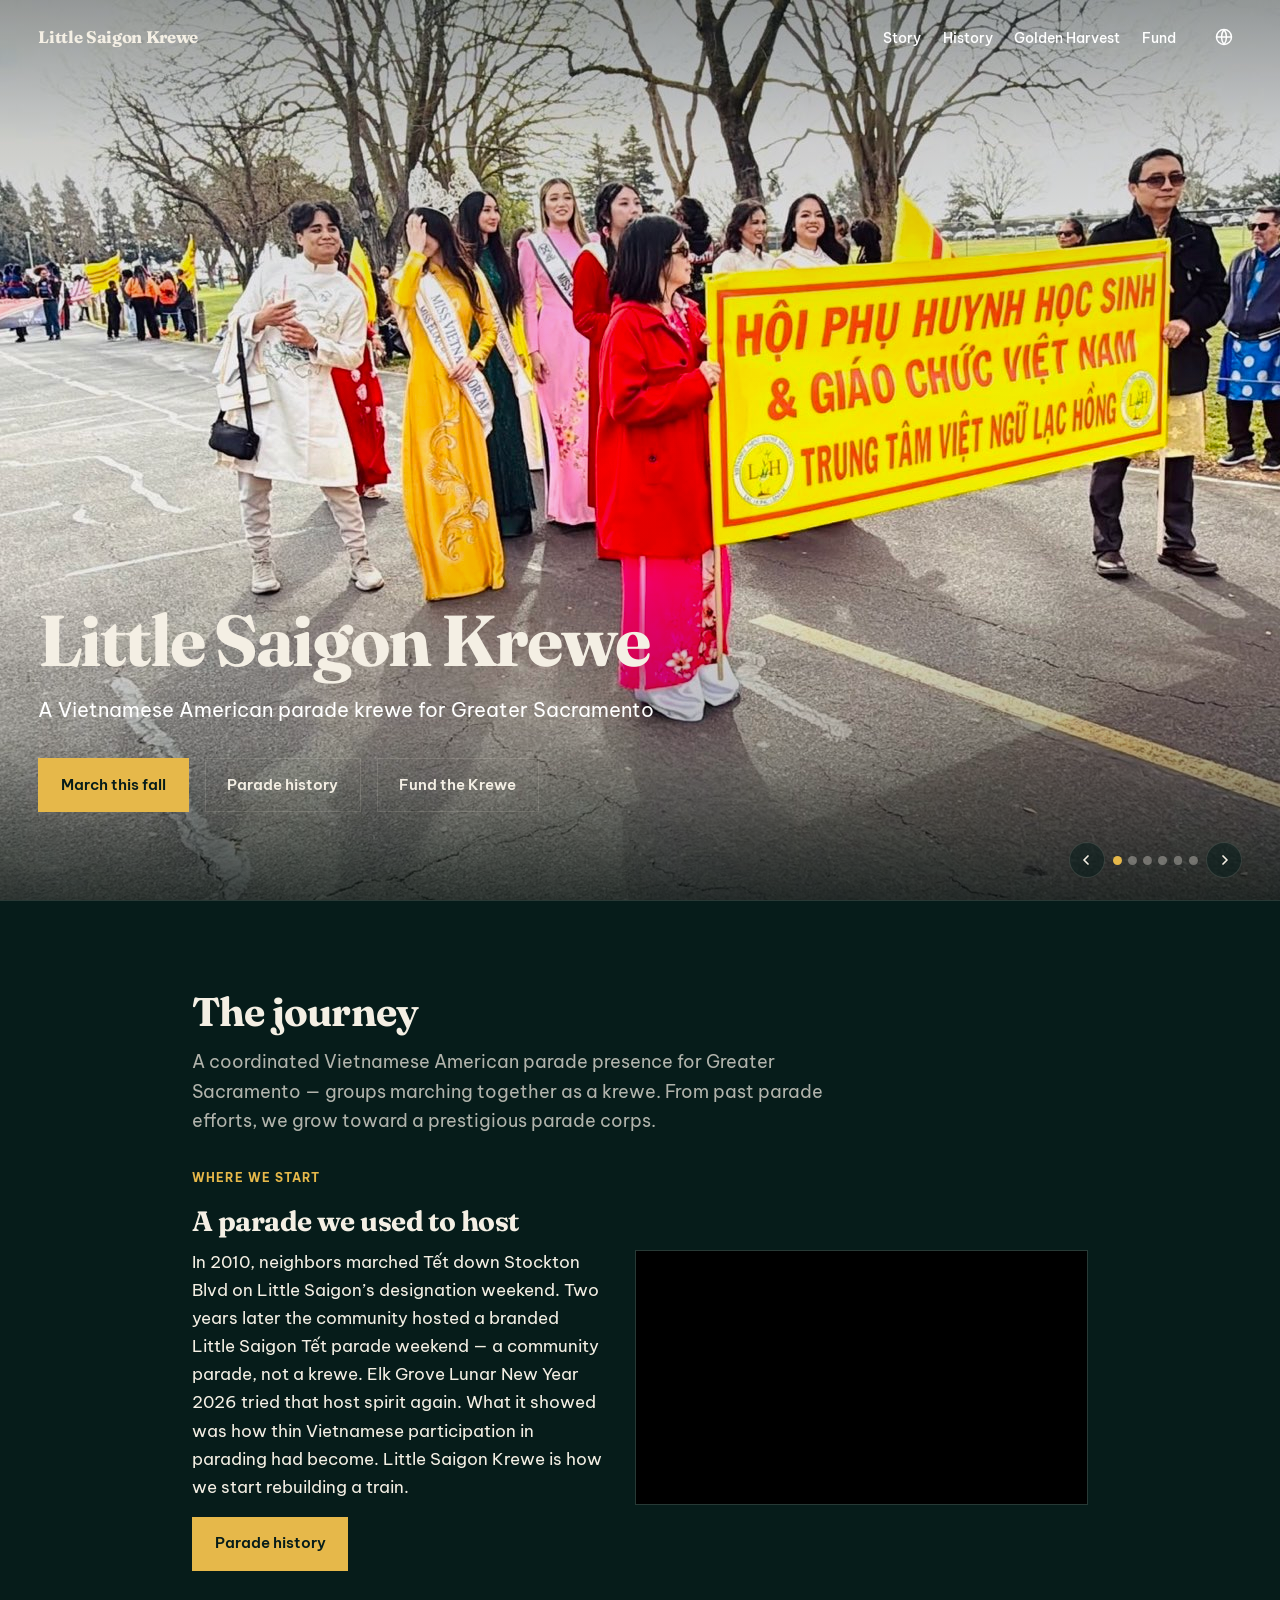
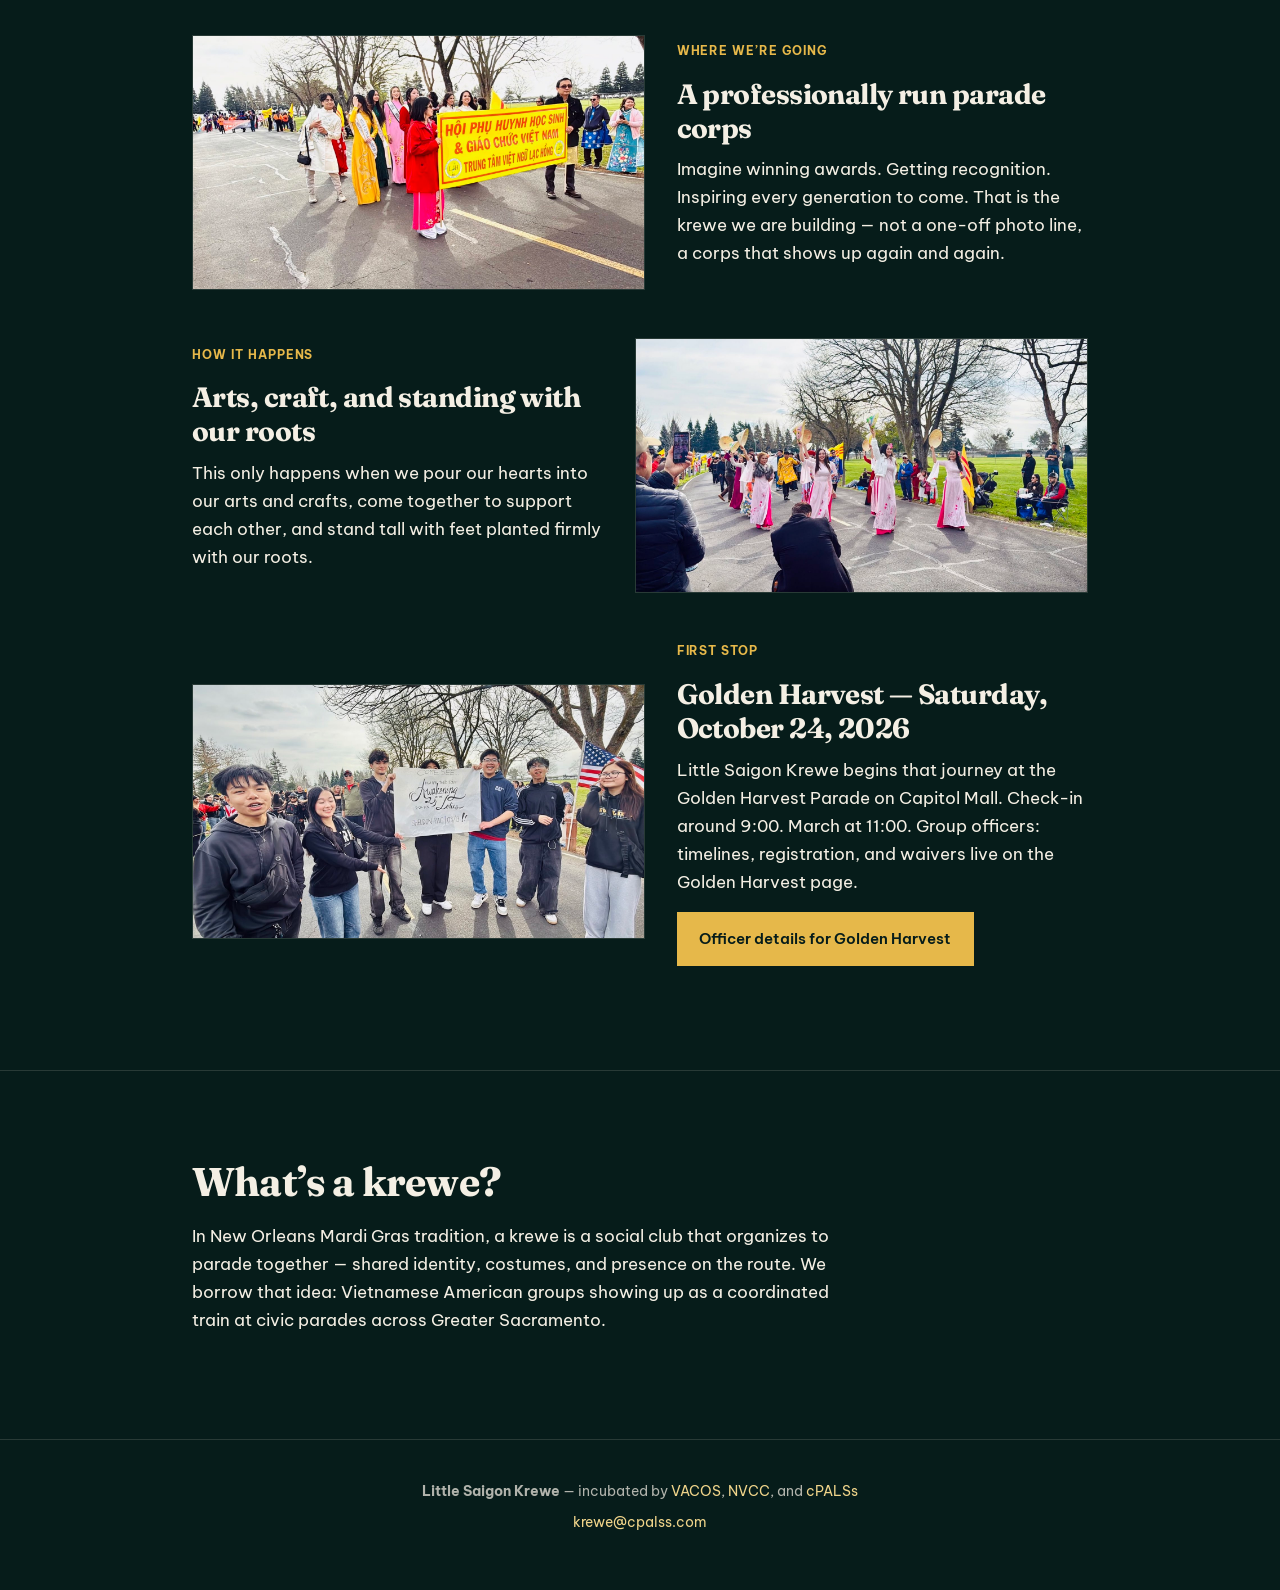
==== commit 7bf3e522: "Publish Krewe i18n and History updates: bilingual copy, hero rewrite, four-products removal, and pos" ====
--- a/index.html
+++ b/index.html
@@ -2,6 +2,26 @@
 <html lang="en">
 <head>
   <meta charset="UTF-8" />
+  <script>
+    (function () {
+      try {
+        var saved = localStorage.getItem("lsk-lang");
+        if (saved === "vi" || saved === "en") {
+          document.documentElement.lang = saved;
+          return;
+        }
+        var list = navigator.languages && navigator.languages.length
+          ? navigator.languages
+          : [navigator.language];
+        for (var i = 0; i < list.length; i++) {
+          if (String(list[i] || "").toLowerCase().indexOf("vi") === 0) {
+            document.documentElement.lang = "vi";
+            return;
+          }
+        }
+      } catch (e) {}
+    })();
+  </script>
   <meta name="viewport" content="width=device-width, initial-scale=1" />
   <title>Little Saigon Krewe</title>
   <meta name="description" content="Little Saigon Krewe is a coordinated Vietnamese American parade presence for Greater Sacramento — a journey from past marches toward a professionally run parade corps." />
@@ -41,47 +61,70 @@
   <link rel="stylesheet" href="/site.css" />
 </head>
 <body data-page="home">
-  <a class="skip-link" href="#main">Skip to content</a>
+  <a class="skip-link" href="#main" data-i18n="nav.skip">Skip to content</a>
 
   <header class="site-header">
-    <a class="wordmark" href="/">Little Saigon Krewe</a>
-    <button type="button" class="nav-toggle" id="nav-toggle" aria-expanded="false" aria-controls="site-nav" aria-label="Open menu">
-      <span class="nav-toggle-bars" aria-hidden="true"></span>
-    </button>
-    <nav class="site-nav" id="site-nav" aria-label="Site">
-      <a href="/" aria-current="page">Story</a>
-      <a href="/history/">History</a>
-      <a href="/golden-harvest/">Golden Harvest</a>
-      <a href="/fund/">Fund</a>
+    <nav class="site-nav" id="site-nav" aria-label="Site" data-i18n-aria="nav.site">
+      <div class="site-nav-bar">
+        <a class="wordmark" href="/">Little Saigon Krewe</a>
+        <div class="site-nav-tools">
+          <div class="lang-switch">
+            <button type="button" class="lang-toggle" id="lang-toggle" aria-expanded="false" aria-haspopup="listbox" aria-controls="lang-menu" data-i18n-aria="nav.language">
+              <svg class="lang-globe" viewBox="0 0 24 24" width="20" height="20" aria-hidden="true"><circle cx="12" cy="12" r="9" fill="none" stroke="currentColor" stroke-width="1.75"/><path d="M3 12h18M12 3a15 15 0 0 1 0 18M12 3a15 15 0 0 0 0 18" fill="none" stroke="currentColor" stroke-width="1.75"/></svg>
+              <span class="sr-only" data-i18n="nav.language">Language</span>
+            </button>
+            <div class="lang-menu" id="lang-menu" hidden role="listbox">
+              <button type="button" role="option" data-set-lang="en">English</button>
+              <button type="button" role="option" data-set-lang="vi">Tiếng Việt</button>
+            </div>
+          </div>
+          <button type="button" class="nav-toggle" id="nav-toggle" aria-expanded="false" aria-controls="site-nav-drawer">
+            <span class="nav-toggle-bars" aria-hidden="true"><span></span><span></span><span></span></span>
+            <span class="sr-only" data-i18n="nav.openMenu">Open menu</span>
+          </button>
+        </div>
+      </div>
+      <div class="site-nav-backdrop" hidden aria-hidden="true"></div>
+      <div id="site-nav-drawer" class="site-nav-drawer" aria-hidden="true">
+        <div class="site-nav-links">
+          <a href="/" aria-current="page" data-i18n="nav.story">Story</a>
+          <a href="/history/" data-i18n="nav.history">History</a>
+          <a href="/golden-harvest/" data-i18n="nav.goldenHarvest">Golden Harvest</a>
+          <a href="/fund/" data-i18n="nav.fund">Fund</a>
+        </div>
+      </div>
     </nav>
   </header>
 
   <main id="main">
     <section class="hero hero-carousel" aria-labelledby="hero-brand">
-      <div class="hero-slides" id="hero-slides" tabindex="0" aria-roledescription="carousel" aria-label="Parade photos"></div>
+      <div class="hero-slides" id="hero-slides" tabindex="0" aria-roledescription="carousel" aria-label="Parade photos" data-i18n-aria="home.carouselLabel"></div>
       <div class="hero-scrim" aria-hidden="true"></div>
       <div class="hero-inner">
         <h1 class="hero-brand" id="hero-brand">Little Saigon Krewe</h1>
         <p class="hero-line" id="hero-tagline"></p>
-        <p class="hero-def" id="hero-def"></p>
         <div class="hero-cta">
-          <a class="btn btn-primary" href="/golden-harvest/">March this fall</a>
-          <a class="btn btn-ghost" href="/history/">Parade history</a>
-          <a class="btn btn-ghost" href="/fund/">Fund the Krewe</a>
+          <a class="btn btn-primary" href="/golden-harvest/" data-i18n="home.ctaMarch">March this fall</a>
+          <a class="btn btn-ghost" href="/history/" data-i18n="home.ctaHistory">Parade history</a>
+          <a class="btn btn-ghost" href="/fund/" data-i18n="home.ctaFund">Fund the Krewe</a>
         </div>
       </div>
       <div class="hero-controls" id="hero-controls" hidden>
-        <button type="button" class="hero-arrow" id="hero-prev" aria-label="Previous photo">‹</button>
+        <button type="button" class="hero-arrow hero-arrow-prev" id="hero-prev" aria-label="Previous photo" data-i18n-aria="home.prevPhoto">
+          <svg class="hero-arrow-chevron" viewBox="0 0 16 16" width="16" height="16" aria-hidden="true"><path d="M10 4 L6 8 L10 12" fill="none" stroke="currentColor" stroke-width="1.75" stroke-linecap="round" stroke-linejoin="round"/></svg>
+        </button>
         <div class="hero-dots" id="hero-dots"></div>
-        <button type="button" class="hero-arrow" id="hero-next" aria-label="Next photo">›</button>
+        <button type="button" class="hero-arrow hero-arrow-next" id="hero-next" aria-label="Next photo" data-i18n-aria="home.nextPhoto">
+          <svg class="hero-arrow-chevron" viewBox="0 0 16 16" width="16" height="16" aria-hidden="true"><path d="M6 4 L10 8 L6 12" fill="none" stroke="currentColor" stroke-width="1.75" stroke-linecap="round" stroke-linejoin="round"/></svg>
+        </button>
       </div>
     </section>
 
     <div class="story-flow">
       <section class="section section-story" id="journey" aria-labelledby="journey-title">
         <div class="section-inner">
-          <h2 id="journey-title">The journey</h2>
-          <p class="section-lead">From past parade efforts, we grow toward a prestigious parade corps.</p>
+          <h2 id="journey-title" data-i18n="home.journeyTitle">The journey</h2>
+          <p class="section-lead" id="journey-intro"></p>
           <div class="story-chapters" id="story-chapters"></div>
         </div>
       </section>
@@ -96,7 +139,7 @@
   </main>
 
   <footer class="site-footer">
-    <p><strong>Little Saigon Krewe</strong> — incubated by <a href="https://vacos.org/" rel="noopener noreferrer">VACOS</a>, <a href="https://www.facebook.com/norcalvietnamesechamber/" rel="noopener noreferrer">NVCC</a>, and <a href="https://www.cpalss.com" rel="noopener noreferrer">cPALSs</a></p>
+    <p><strong>Little Saigon Krewe</strong> — <span data-i18n="footer.incubated">incubated by</span> <a href="https://vacos.org/" rel="noopener noreferrer">VACOS</a>, <a href="https://www.facebook.com/norcalvietnamesechamber/" rel="noopener noreferrer">NVCC</a>, <span data-i18n="footer.and">and</span> <a href="https://www.cpalss.com" rel="noopener noreferrer">cPALSs</a></p>
     <p><a href="mailto:krewe@cpalss.com">krewe@cpalss.com</a></p>
   </footer>
 
--- a/site.css
+++ b/site.css
@@ -75,19 +75,35 @@
   top: 1rem;
 }
 
-/* —— Header: hero overlay links; mobile sticky bar after hero —— */
+.sr-only {
+  position: absolute;
+  width: 1px;
+  height: 1px;
+  padding: 0;
+  margin: -1px;
+  overflow: hidden;
+  clip: rect(0, 0, 0, 0);
+  white-space: nowrap;
+  border: 0;
+}
+
+/* —— Header: desktop link row; EGLNY-style hamburger below 880px —— */
 .site-header {
   position: absolute;
   inset: 0 0 auto;
   z-index: 40;
-  display: flex;
-  flex-wrap: nowrap;
-  align-items: flex-start;
-  justify-content: space-between;
-  gap: 0.75rem 1.5rem;
   padding: 1.25rem var(--space);
   background: transparent;
   border-bottom: none;
+}
+
+.site-nav {
+  position: relative;
+  z-index: 40;
+  display: flex;
+  align-items: center;
+  justify-content: space-between;
+  gap: 0.75rem 1.5rem;
 }
 
 .wordmark {
@@ -103,9 +119,8 @@
 
 .nav-toggle {
   display: none;
-  position: relative;
-  z-index: 2;
-  place-items: center;
+  align-items: center;
+  justify-content: center;
   width: 2.5rem;
   height: 2.5rem;
   margin: 0;
@@ -121,51 +136,127 @@
   border-color: rgba(230, 184, 74, 0.45);
 }
 
-.nav-toggle-bars,
-.nav-toggle-bars::before,
-.nav-toggle-bars::after {
+.nav-toggle-bars {
+  display: flex;
+  flex-direction: column;
+  justify-content: center;
+  gap: 5px;
+  width: 18px;
+}
+
+.nav-toggle-bars span {
   display: block;
-  width: 1.1rem;
   height: 2px;
+  border-radius: 1px;
   background: currentColor;
-  border-radius: 1px;
   transition: transform 0.2s ease, opacity 0.2s ease;
 }
 
-.nav-toggle-bars {
+.site-nav.is-open .nav-toggle-bars span:nth-child(1) {
+  transform: translateY(7px) rotate(45deg);
+}
+
+.site-nav.is-open .nav-toggle-bars span:nth-child(2) {
+  opacity: 0;
+}
+
+.site-nav.is-open .nav-toggle-bars span:nth-child(3) {
+  transform: translateY(-7px) rotate(-45deg);
+}
+
+.site-nav-backdrop {
+  display: none;
+}
+
+.site-nav-bar,
+.site-nav-drawer {
+  display: contents;
+}
+
+.site-nav-tools {
+  display: flex;
+  align-items: center;
+  gap: 0.4rem;
+  order: 3;
+}
+
+.wordmark {
+  order: 1;
+}
+
+.site-nav-links {
+  order: 2;
+}
+
+.lang-switch {
   position: relative;
 }
 
-.nav-toggle-bars::before,
-.nav-toggle-bars::after {
-  content: "";
+.lang-toggle {
+  display: inline-flex;
+  align-items: center;
+  justify-content: center;
+  width: 2.25rem;
+  height: 2.25rem;
+  margin: 0;
+  padding: 0;
+  border: none;
+  border-radius: 0.35rem;
+  background: transparent;
+  color: #fff;
+  cursor: pointer;
+}
+
+.lang-toggle:hover {
+  color: var(--gold);
+}
+
+.lang-globe {
+  display: block;
+}
+
+.lang-menu {
   position: absolute;
-  left: 0;
-}
-
-.nav-toggle-bars::before {
-  top: -6px;
-}
-
-.nav-toggle-bars::after {
-  top: 6px;
-}
-
-.site-header.is-nav-open .nav-toggle-bars {
-  background: transparent;
-}
-
-.site-header.is-nav-open .nav-toggle-bars::before {
-  top: 0;
-  transform: rotate(45deg);
-}
-
-.site-header.is-nav-open .nav-toggle-bars::after {
-  top: 0;
-  transform: rotate(-45deg);
-}
-
-.site-nav {
+  top: calc(100% + 0.4rem);
+  right: 0;
+  z-index: 110;
+  min-width: 9.75rem;
+  padding: 0.3rem 0;
+  background: rgba(6, 28, 26, 0.97);
+  border: 1px solid var(--line);
+  border-radius: 0.4rem;
+  box-shadow: 0 12px 28px rgba(0, 0, 0, 0.28);
+}
+
+.lang-menu[hidden] {
+  display: none;
+}
+
+.lang-menu button {
+  display: block;
+  width: 100%;
+  margin: 0;
+  padding: 0.5rem 0.85rem;
+  border: none;
+  background: none;
+  color: var(--ink);
+  font: inherit;
+  font-size: 0.875rem;
+  font-weight: 500;
+  text-align: left;
+  cursor: pointer;
+}
+
+.lang-menu button:hover,
+.lang-menu button[aria-selected="true"] {
+  color: var(--gold);
+}
+
+.lang-menu button[aria-selected="true"] {
+  font-weight: 600;
+}
+
+.site-nav-links {
   display: flex;
   flex-direction: row;
   flex-wrap: wrap;
@@ -174,11 +265,10 @@
   gap: 0.35rem 1.15rem;
   width: auto;
   max-width: none;
-  padding: 0.15rem 0 0;
-  border-top: none;
-}
-
-.site-nav a {
+  padding: 0;
+}
+
+.site-nav-links a {
   display: block;
   padding: 0.2rem 0;
   color: var(--ink-muted);
@@ -190,56 +280,170 @@
   border-bottom: none;
 }
 
-.site-nav a[aria-current="page"] {
+.site-nav-links a[aria-current="page"] {
   color: var(--ink);
 }
 
-.site-nav a:hover,
-.site-nav a.is-active {
+.site-nav-links a:hover,
+.site-nav-links a.is-active {
   color: var(--ink);
+}
+
+@media (min-width: 880px) {
+  .site-nav {
+    justify-content: flex-start;
+  }
+
+  .site-nav-links {
+    margin-left: auto;
+  }
+
+  .site-nav-tools {
+    margin-left: 0.35rem;
+  }
+
+  /* Optical: globe stroke sits a hair heavy vs nav link caps */
+  .lang-globe {
+    transform: translateY(-1px);
+  }
+
+  .site-nav-links a,
+  .site-nav-links a[aria-current="page"] {
+    color: #fff;
+  }
+
+  .site-nav-links a:hover,
+  .site-nav-links a.is-active {
+    color: var(--gold);
+  }
+}
+
+@media (max-width: 879px) {
+  .site-nav {
+    display: block;
+  }
+
+  .site-nav-bar {
+    display: flex;
+    position: relative;
+    z-index: 103;
+    align-items: center;
+    justify-content: space-between;
+    min-height: 2.5rem;
+  }
+
+  body[data-page="home"] .wordmark {
+    display: none;
+  }
+
+  .wordmark {
+    order: unset;
+  }
+
+  .site-nav-tools {
+    margin-left: auto;
+    order: unset;
+  }
+
+  .lang-toggle {
+    width: 2.5rem;
+    height: 2.5rem;
+    border: 1px solid var(--line);
+    background: rgba(10, 47, 44, 0.6);
+    color: var(--ink);
+  }
+
+  .lang-toggle:hover {
+    border-color: rgba(230, 184, 74, 0.45);
+    color: var(--ink);
+  }
+
+  .nav-toggle {
+    display: inline-flex;
+    position: relative;
+    z-index: 103;
+    margin-left: 0;
+  }
+
+  .site-nav-backdrop {
+    display: block;
+    position: fixed;
+    inset: 0;
+    z-index: 101;
+    border: 0;
+    padding: 0;
+    background: rgba(4, 15, 14, 0.55);
+    cursor: pointer;
+    opacity: 0;
+    visibility: hidden;
+    pointer-events: none;
+    transition: opacity 0.22s ease, visibility 0.22s ease;
+  }
+
+  .site-nav.is-open .site-nav-backdrop {
+    opacity: 1;
+    visibility: visible;
+    pointer-events: auto;
+  }
+
+  .site-nav-drawer {
+    display: block;
+    position: absolute;
+    top: calc(100% + 0.65rem);
+    left: calc(-1 * var(--space));
+    right: calc(-1 * var(--space));
+    z-index: 102;
+    max-height: calc(100dvh - 4.5rem);
+    overflow-y: auto;
+    padding: 0.35rem var(--space) 0.75rem;
+    background: rgba(6, 28, 26, 0.96);
+    border-bottom: 1px solid var(--line);
+    box-shadow: 0 16px 40px rgba(0, 0, 0, 0.28);
+    transform: translateY(-0.5rem);
+    opacity: 0;
+    visibility: hidden;
+    pointer-events: none;
+    transition: opacity 0.22s ease, transform 0.22s ease, visibility 0.22s ease;
+  }
+
+  .site-nav.is-open .site-nav-drawer {
+    transform: translateY(0);
+    opacity: 1;
+    visibility: visible;
+    pointer-events: auto;
+  }
+
+  .site-nav-links {
+    flex-direction: column;
+    align-items: stretch;
+    gap: 0;
+    padding: 0;
+  }
+
+  .site-nav-links a {
+    padding: 0.75rem 0.15rem;
+    font-size: 0.9375rem;
+    border-bottom: 1px solid var(--line);
+  }
+
+  .site-nav-links a:last-child {
+    border-bottom: none;
+  }
+
+  body.nav-open {
+    overflow: hidden;
+  }
 }
 
 @media (max-width: 1099px) {
   body.is-past-hero .site-header {
     position: fixed;
     inset: 0 0 auto;
-    flex-wrap: wrap;
-    align-items: center;
     padding: 0.85rem var(--space);
     background: rgba(6, 28, 26, 0.88);
     border-bottom: 1px solid var(--line);
     backdrop-filter: blur(12px);
     -webkit-backdrop-filter: blur(12px);
-  }
-
-  body.is-past-hero .nav-toggle {
-    display: grid;
-  }
-
-  body.is-past-hero .site-nav {
-    display: none;
-    flex-direction: column;
-    align-items: stretch;
-    gap: 0;
-    width: 100%;
-    max-width: none;
-    padding: 0.35rem 0 0.5rem;
-    border-top: 1px solid var(--line);
-  }
-
-  body.is-past-hero .site-header.is-nav-open .site-nav {
-    display: flex;
-  }
-
-  body.is-past-hero .site-nav a {
-    padding: 0.75rem 0.15rem;
-    font-size: 0.9375rem;
-    text-align: left;
-    border-bottom: 1px solid var(--line);
-  }
-
-  body.is-past-hero .site-nav a:last-child {
-    border-bottom: none;
   }
 }
 
@@ -444,7 +648,16 @@
   z-index: 2;
   pointer-events: none;
   background:
-    linear-gradient(180deg, rgba(4, 15, 14, 0.4) 0%, rgba(4, 15, 14, 0.25) 35%, rgba(4, 15, 14, 0.78) 100%);
+    linear-gradient(
+      180deg,
+      rgba(4, 15, 14, 0.4) 0%,
+      rgba(4, 15, 14, 0.16) 16%,
+      rgba(4, 15, 14, 0.04) 36%,
+      rgba(4, 15, 14, 0.02) 50%,
+      rgba(4, 15, 14, 0.05) 64%,
+      rgba(4, 15, 14, 0.28) 82%,
+      rgba(4, 15, 14, 0.78) 100%
+    );
 }
 
 .hero-atmosphere {
@@ -512,21 +725,75 @@
 .hero-line {
   margin: 0 0 0.85rem;
   font-size: clamp(1.05rem, 2.4vw, 1.25rem);
-  color: var(--ink-muted);
+  font-weight: 400;
+  color: #fff;
   max-width: 40rem;
 }
 
-.hero-def {
-  margin: 0 0 2rem;
-  font-size: 1.05rem;
-  color: var(--ink);
-  max-width: 36rem;
+body[data-page="home"] .hero-line {
+  margin-bottom: 2rem;
 }
 
 .hero-cta {
   display: flex;
   flex-wrap: wrap;
   gap: 0.75rem 1rem;
+}
+
+@media (max-width: 879px) {
+  .hero-line {
+    font-weight: 700;
+    color: #fff;
+  }
+
+  body[data-page="home"] .hero-line {
+    margin-bottom: 1.5rem;
+  }
+
+  .hero-cta {
+    flex-direction: row;
+    flex-wrap: nowrap;
+    align-items: baseline;
+    gap: 0.65rem 0.85rem;
+  }
+
+  .hero-cta .btn {
+    display: inline;
+    flex: 0 0 auto;
+    padding: 0;
+    border: none;
+    background: none;
+    color: var(--gold);
+    font-weight: 400;
+    font-size: 0.9rem;
+    white-space: nowrap;
+    text-decoration: underline;
+    text-underline-offset: 0.18em;
+    transform: none;
+  }
+
+  .hero-cta .btn:active {
+    transform: none;
+  }
+
+  .hero-cta .btn-primary {
+    font-weight: 700;
+    background: none;
+    color: var(--gold);
+  }
+
+  .hero-cta .btn-primary:hover,
+  .hero-cta .btn-ghost:hover {
+    background: none;
+    border-color: transparent;
+    color: var(--gold-soft);
+  }
+}
+
+@media (max-width: 340px) {
+  .hero-cta {
+    flex-wrap: wrap;
+  }
 }
 
 .hero-controls {
@@ -540,18 +807,37 @@
 }
 
 .hero-arrow {
+  display: grid;
+  place-items: center;
   width: 2.25rem;
   height: 2.25rem;
+  margin: 0;
+  padding: 0;
   border: 1px solid var(--line);
   border-radius: 999px;
   background: rgba(6, 28, 26, 0.55);
   color: var(--ink);
-  font-size: 1.35rem;
-  line-height: 1;
+  line-height: 0;
   cursor: pointer;
 }
 
-.hero-arrow:hover {
+.hero-arrow .hero-arrow-chevron {
+  display: block;
+  width: 1rem;
+  height: 1rem;
+}
+
+/* Optical: chevron mass sits opposite the point */
+.hero-arrow-prev .hero-arrow-chevron {
+  transform: translateX(-1px);
+}
+
+.hero-arrow-next .hero-arrow-chevron {
+  transform: translateX(1px);
+}
+
+.hero-arrow:hover,
+.hero-arrow:focus-visible {
   border-color: var(--gold);
   color: var(--gold);
 }
@@ -578,7 +864,6 @@
 .hero-kicker,
 .hero-brand,
 .hero-line,
-.hero-def,
 .hero-cta {
   opacity: 0;
   transform: translateY(1.1rem);
@@ -587,7 +872,6 @@
 .hero.is-ready .hero-kicker,
 .hero.is-ready .hero-brand,
 .hero.is-ready .hero-line,
-.hero.is-ready .hero-def,
 .hero.is-ready .hero-cta {
   animation: hero-rise 0.85s cubic-bezier(0.22, 1, 0.36, 1) forwards;
 }
@@ -600,12 +884,8 @@
   animation-delay: 0.24s;
 }
 
-.hero.is-ready .hero-def {
+.hero.is-ready .hero-cta {
   animation-delay: 0.32s;
-}
-
-.hero.is-ready .hero-cta {
-  animation-delay: 0.42s;
 }
 
 @keyframes hero-rise {
@@ -1261,8 +1541,6 @@
   .site-header {
     position: absolute;
     inset: 0 0 auto;
-    flex-wrap: nowrap;
-    align-items: flex-start;
     background: transparent;
     border-bottom: none;
     backdrop-filter: none;
@@ -1270,36 +1548,13 @@
     padding: 1.25rem var(--space);
   }
 
-  .nav-toggle {
-    display: none;
-  }
-
-  .site-nav {
-    display: flex;
-    flex-direction: row;
-    align-items: center;
-    justify-content: flex-end;
+  .site-nav-links {
     gap: 0.35rem 1.35rem;
-    width: auto;
-    max-width: none;
-    padding: 0.15rem 0 0;
-    border-top: none;
-  }
-
-  .site-nav a {
-    display: block;
-    padding: 0.2rem 0;
-    font-size: 0.875rem;
-    line-height: 1.3;
-    text-align: left;
-    border-bottom: none;
-    color: var(--ink-muted);
   }
 
   body.page-inner .site-header {
     position: sticky;
     inset: 0 0 auto;
-    align-items: center;
     background: rgba(6, 28, 26, 0.92);
     border-bottom: 1px solid var(--line);
     backdrop-filter: blur(12px);
@@ -1307,9 +1562,9 @@
     padding: 1rem var(--space);
   }
 
-  .site-nav a:hover,
-  .site-nav a.is-active {
-    color: var(--ink);
+  .site-nav-links a:hover,
+  .site-nav-links a.is-active {
+    color: var(--gold);
   }
 
   .hero {
@@ -1668,16 +1923,25 @@
 }
 
 .history-photo {
-  margin: 0;
+  position: relative;
+  margin: 0;
+  aspect-ratio: 4 / 3;
   overflow: hidden;
   border: 1px solid var(--line);
   background: #000;
+  background-size: cover;
+  background-position: center;
+  background-repeat: no-repeat;
 }
 
 .history-photo img {
+  position: absolute;
+  inset: 0;
+  display: block;
   width: 100%;
-  height: auto;
-  object-fit: contain;
+  height: 100%;
+  object-fit: cover;
+  object-position: center;
 }
 
 .history-year-grid .history-photo-carousel {
@@ -1685,16 +1949,21 @@
 }
 
 .history-photo-carousel .video-carousel-viewport {
+  position: relative;
+  aspect-ratio: 4 / 3;
   overflow: hidden;
   border: 1px solid var(--line);
   background: #000;
 }
 
 .history-photo-carousel img {
+  position: absolute;
+  inset: 0;
   display: block;
   width: 100%;
-  height: auto;
-  object-fit: contain;
+  height: 100%;
+  object-fit: cover;
+  object-position: center;
 }
 
 .history-media-row {
@@ -1885,7 +2154,6 @@
   .hero-kicker,
   .hero-brand,
   .hero-line,
-  .hero-def,
   .hero-cta,
   .story-chapter,
   .history-card,
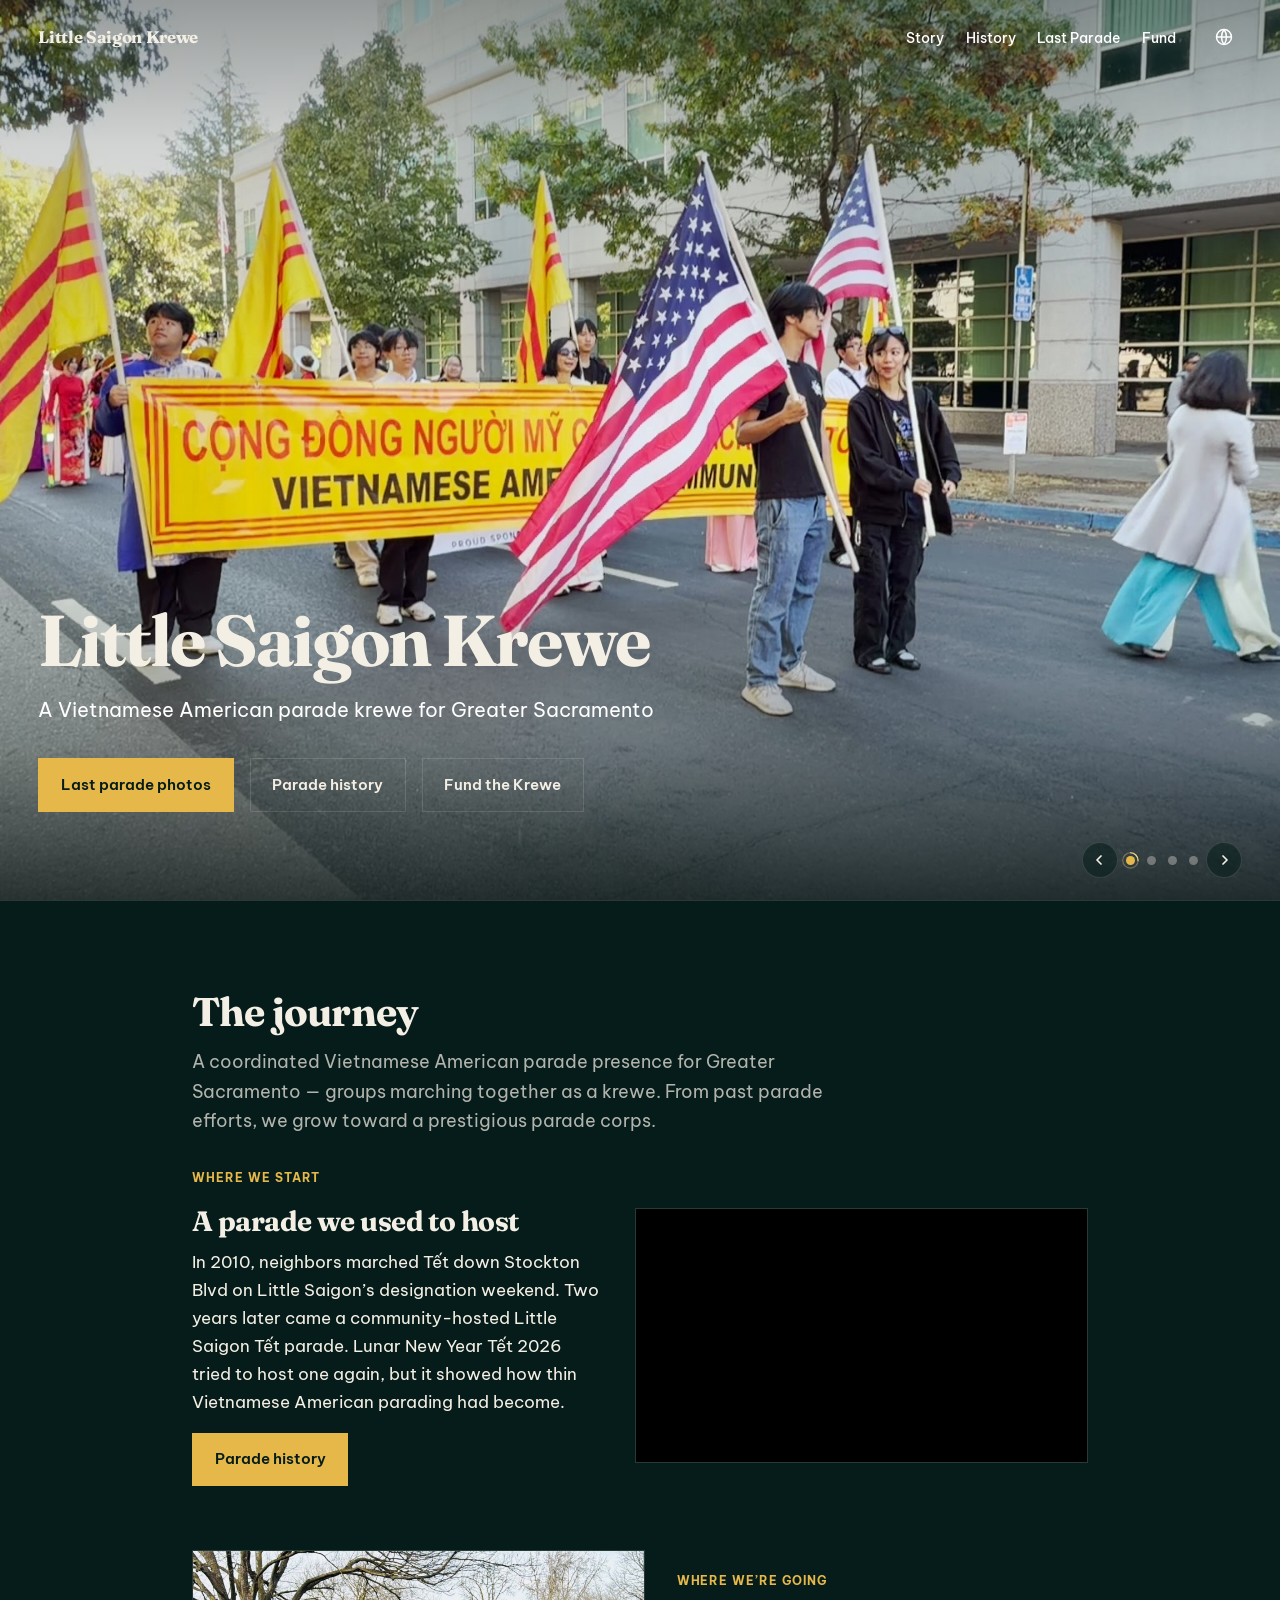
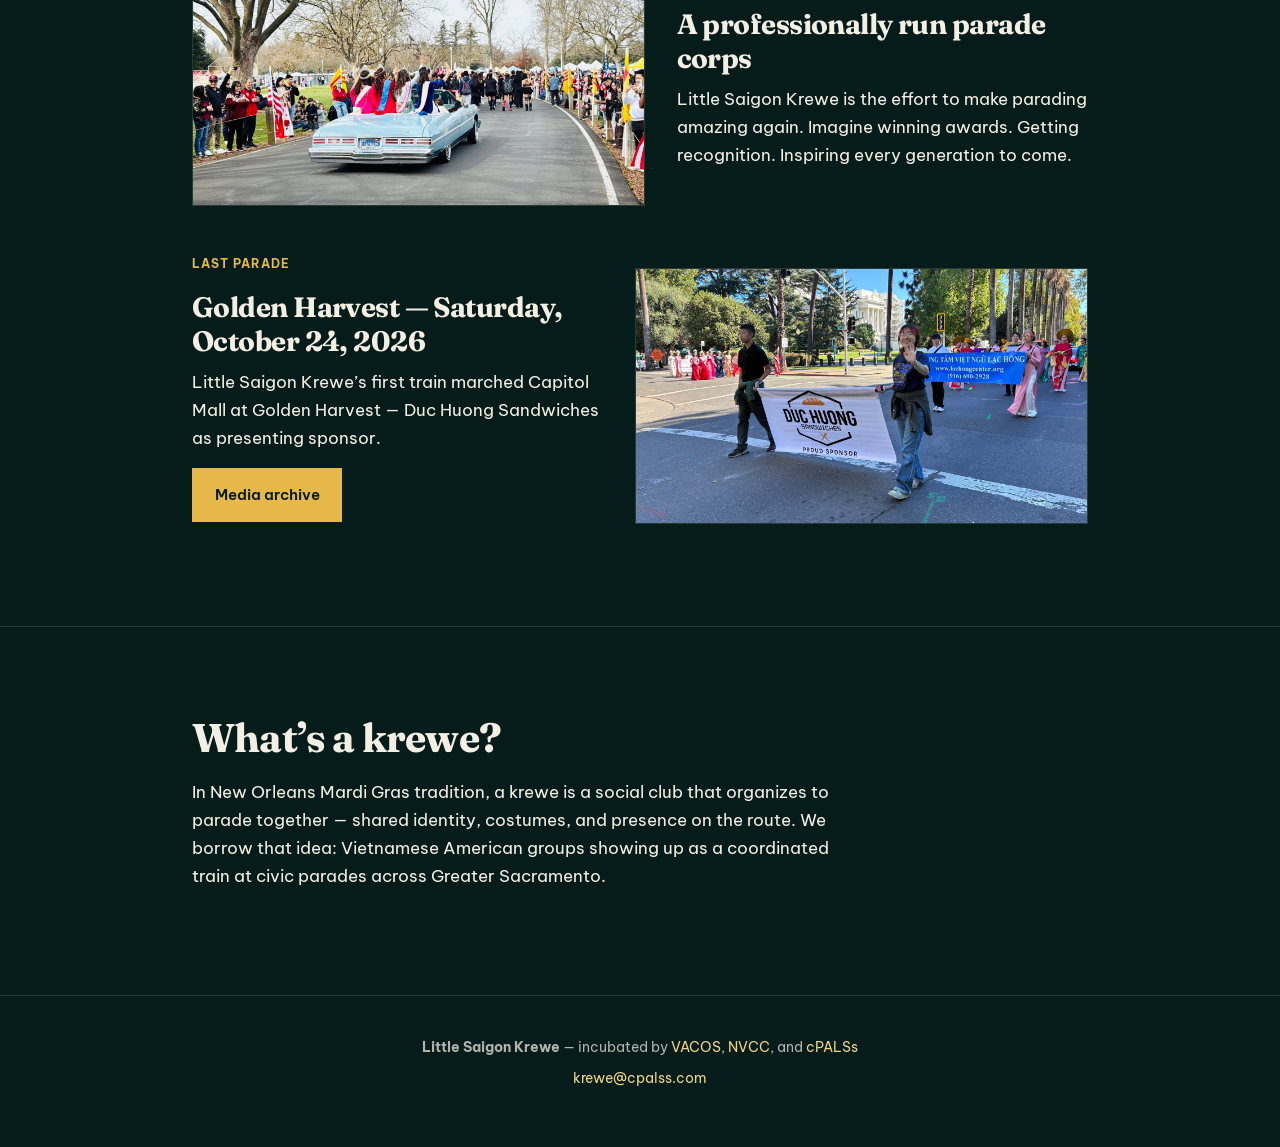
==== commit b8ba3535: "Publish GH 2026 and EGLNY 2026 media archives on Krewe site. Add Golden Harvest 2026 gallery with he" ====
--- a/index.html
+++ b/index.html
@@ -2,6 +2,9 @@
 <html lang="en">
 <head>
   <meta charset="UTF-8" />
+  <!-- Google tag (gtag.js) -->
+  <script async src="https://www.googletagmanager.com/gtag/js?id=G-5C6ZWSH9JD"></script>
+  <script src="/analytics.js"></script>
   <script>
     (function () {
       try {
@@ -27,10 +30,10 @@
   <meta name="description" content="Little Saigon Krewe is a coordinated Vietnamese American parade presence for Greater Sacramento — a journey from past marches toward a professionally run parade corps." />
   <link rel="canonical" href="https://krewe.cpalss.com/" />
   <meta property="og:title" content="Little Saigon Krewe" />
-  <meta property="og:description" content="A coordinated Vietnamese American parade presence for Greater Sacramento. First stop: Golden Harvest, Oct 24, 2026." />
+  <meta property="og:description" content="A coordinated Vietnamese American parade presence for Greater Sacramento. Last parade: Golden Harvest, Oct 24, 2026." />
   <meta property="og:type" content="website" />
   <meta property="og:url" content="https://krewe.cpalss.com/" />
-  <meta property="og:image" content="https://krewe.cpalss.com/assets/og.jpg" />
+  <meta property="og:image" content="https://krewe.cpalss.com/assets/golden-harvest-2026/2026-golden_harvest-001.jpg" />
   <meta name="twitter:card" content="summary_large_image" />
   <meta name="twitter:title" content="Little Saigon Krewe" />
   <meta name="twitter:description" content="A coordinated Vietnamese American parade presence for Greater Sacramento." />
@@ -89,7 +92,7 @@
         <div class="site-nav-links">
           <a href="/" aria-current="page" data-i18n="nav.story">Story</a>
           <a href="/history/" data-i18n="nav.history">History</a>
-          <a href="/golden-harvest/" data-i18n="nav.goldenHarvest">Golden Harvest</a>
+          <a href="/media/golden-harvest-2026/" data-i18n="nav.goldenHarvest">Last Parade</a>
           <a href="/fund/" data-i18n="nav.fund">Fund</a>
         </div>
       </div>
@@ -104,7 +107,7 @@
         <h1 class="hero-brand" id="hero-brand">Little Saigon Krewe</h1>
         <p class="hero-line" id="hero-tagline"></p>
         <div class="hero-cta">
-          <a class="btn btn-primary" href="/golden-harvest/" data-i18n="home.ctaMarch">March this fall</a>
+          <a class="btn btn-primary" href="/media/golden-harvest-2026/" data-i18n="home.ctaMarch">Last parade photos</a>
           <a class="btn btn-ghost" href="/history/" data-i18n="home.ctaHistory">Parade history</a>
           <a class="btn btn-ghost" href="/fund/" data-i18n="home.ctaFund">Fund the Krewe</a>
         </div>
@@ -113,7 +116,14 @@
         <button type="button" class="hero-arrow hero-arrow-prev" id="hero-prev" aria-label="Previous photo" data-i18n-aria="home.prevPhoto">
           <svg class="hero-arrow-chevron" viewBox="0 0 16 16" width="16" height="16" aria-hidden="true"><path d="M10 4 L6 8 L10 12" fill="none" stroke="currentColor" stroke-width="1.75" stroke-linecap="round" stroke-linejoin="round"/></svg>
         </button>
-        <div class="hero-dots" id="hero-dots"></div>
+        <div class="hero-dots" id="hero-dots">
+          <div class="hero-video-load is-ready" id="hero-video-load" aria-hidden="true" hidden>
+            <svg class="hero-video-load-svg" viewBox="0 0 24 24" width="24" height="24" aria-hidden="true">
+              <circle class="hero-video-load-track" cx="12" cy="12" r="10" fill="none" stroke="currentColor" stroke-width="1.5"/>
+              <circle class="hero-video-load-arc" cx="12" cy="12" r="10" fill="none" stroke="currentColor" stroke-width="1.5" stroke-linecap="round"/>
+            </svg>
+          </div>
+        </div>
         <button type="button" class="hero-arrow hero-arrow-next" id="hero-next" aria-label="Next photo" data-i18n-aria="home.nextPhoto">
           <svg class="hero-arrow-chevron" viewBox="0 0 16 16" width="16" height="16" aria-hidden="true"><path d="M6 4 L10 8 L6 12" fill="none" stroke="currentColor" stroke-width="1.75" stroke-linecap="round" stroke-linejoin="round"/></svg>
         </button>
--- a/site.css
+++ b/site.css
@@ -602,6 +602,71 @@
   max-width: var(--max);
 }
 
+.page-banner--media {
+  padding: 0;
+}
+
+.page-banner--media .page-banner-body {
+  padding: 2.5rem var(--space) 2rem;
+}
+
+.gallery-page-hero {
+  margin: 0;
+  width: 100%;
+  max-height: min(52vh, 28rem);
+  overflow: hidden;
+  border-bottom: 1px solid var(--line);
+  background: var(--jade-deep);
+}
+
+.gallery-page-hero img {
+  display: block;
+  width: 100%;
+  height: min(52vh, 28rem);
+  object-fit: cover;
+  object-position: center 42%;
+}
+
+.gallery-presented-by {
+  margin: 1rem 0 0;
+  max-width: var(--max);
+}
+
+.gallery-presented-by-label {
+  display: block;
+  font-size: 0.75rem;
+  font-weight: 600;
+  letter-spacing: 0.06em;
+  text-transform: uppercase;
+  color: var(--ink-faint);
+}
+
+.gallery-presented-by-row {
+  display: flex;
+  align-items: center;
+  gap: 0.75rem;
+  margin: 0.4rem 0 0;
+  font-weight: 600;
+  font-size: 1.05rem;
+}
+
+.gallery-sponsor-logo {
+  width: 3.75rem;
+  height: 3.75rem;
+  padding: 0.45rem;
+  border-radius: 50%;
+  object-fit: contain;
+  flex-shrink: 0;
+  background: #fff;
+  box-shadow: 0 0 0 1px var(--line);
+  box-sizing: border-box;
+}
+
+.gallery-event-facts {
+  margin-top: 1.25rem;
+  margin-bottom: 0.5rem;
+}
+
 /* —— Hero —— */
 .hero {
   position: relative;
@@ -635,11 +700,49 @@
   z-index: 1;
 }
 
-.hero-slide img {
+.hero-slide img,
+.hero-slide video {
   width: 100%;
   height: 100%;
   object-fit: cover;
   object-position: center 40%;
+}
+
+.hero-slide-media {
+  position: absolute;
+  inset: 0;
+}
+
+.hero-slide-poster,
+.hero-slide--video video {
+  position: absolute;
+  inset: 0;
+  width: 100%;
+  height: 100%;
+  object-fit: cover;
+  object-position: center 40%;
+}
+
+.hero-slide-poster {
+  z-index: 2;
+  transition: opacity 0.35s ease;
+}
+
+.hero-slide-poster.is-hidden {
+  opacity: 0;
+  visibility: hidden;
+}
+
+.hero-slide--video video {
+  display: block;
+  z-index: 1;
+  background: var(--jade-deep);
+  opacity: 0;
+  transition: opacity 0.35s ease;
+}
+
+.hero-slide--video video.is-ready {
+  opacity: 1;
 }
 
 .hero-scrim {
@@ -806,6 +909,72 @@
   gap: 0.5rem;
 }
 
+.hero-video-load {
+  position: absolute;
+  z-index: 1;
+  display: grid;
+  place-items: center;
+  width: 1.35rem;
+  height: 1.35rem;
+  margin: 0;
+  color: var(--gold-soft, var(--gold));
+  pointer-events: none;
+  transform: translate(-50%, -50%);
+  transition: left 0.2s ease, top 0.2s ease;
+}
+
+.hero-video-load[hidden] {
+  display: none;
+}
+
+.hero-video-load-svg {
+  display: block;
+  width: 1.15rem;
+  height: 1.15rem;
+}
+
+.hero-video-load-track {
+  opacity: 0.55;
+  transition: opacity 0.25s ease;
+}
+
+.hero-video-load-arc {
+  opacity: 0;
+  stroke-dasharray: 16 46.8;
+  transform-origin: 12px 12px;
+  transform: rotate(-90deg);
+  transition: opacity 0.2s ease;
+}
+
+.hero-video-load.is-loading .hero-video-load-track {
+  opacity: 0.35;
+}
+
+.hero-video-load.is-loading .hero-video-load-arc {
+  opacity: 1;
+  animation: hero-video-load-arc 0.95s ease-in-out infinite;
+}
+
+.hero-video-load.is-ready .hero-video-load-track {
+  opacity: 0.9;
+  stroke: var(--gold-soft, var(--gold));
+}
+
+@keyframes hero-video-load-arc {
+  0% {
+    stroke-dashoffset: 0;
+    transform: rotate(-90deg);
+  }
+  50% {
+    stroke-dashoffset: -20;
+    transform: rotate(90deg);
+  }
+  100% {
+    stroke-dashoffset: -62.8;
+    transform: rotate(270deg);
+  }
+}
+
 .hero-arrow {
   display: grid;
   place-items: center;
@@ -843,8 +1012,10 @@
 }
 
 .hero-dots {
+  position: relative;
   display: flex;
-  gap: 0.4rem;
+  align-items: center;
+  gap: 0.75rem;
 }
 
 .hero-dot {
@@ -1011,6 +1182,102 @@
   background: #0a2a27;
 }
 
+.section-formation {
+  background: var(--jade-deep);
+}
+
+.section-formation .section-inner {
+  display: flex;
+  flex-direction: column;
+  align-items: center;
+  text-align: center;
+}
+
+.section-formation .section-inner > * {
+  width: 100%;
+}
+
+.section-formation h2,
+.section-formation .section-lead,
+.formation-note {
+  text-align: center;
+}
+
+.formation-note {
+  margin: 0 0 0.85rem;
+  font-size: 0.8125rem;
+  font-weight: 700;
+  letter-spacing: 0.06em;
+  text-transform: uppercase;
+  color: var(--gold);
+}
+
+.section-formation .section-lead {
+  margin-left: auto;
+  margin-right: auto;
+}
+
+.formation-stack {
+  list-style: none;
+  margin: 0 auto;
+  padding: 0;
+  max-width: 20rem;
+  display: flex;
+  flex-direction: column;
+  align-items: center;
+  gap: 1.5rem;
+}
+
+.formation-banners,
+.formation-unit {
+  display: flex;
+  flex-direction: column;
+  align-items: center;
+  gap: 0.45rem;
+  width: 100%;
+}
+
+.formation-banner {
+  display: grid;
+  align-items: center;
+  justify-items: stretch;
+  box-sizing: border-box;
+  width: 16.5rem;
+  min-height: 2.75rem;
+  margin: 0;
+  padding: 0.4rem 0.85rem;
+  text-align: center;
+  text-wrap: balance;
+  font-weight: 700;
+  line-height: 1.25;
+  letter-spacing: 0.01em;
+  color: var(--jade-deep);
+  background: var(--gold);
+}
+
+.formation-people {
+  display: grid;
+  gap: 0.4rem 0.5rem;
+  justify-content: center;
+  margin-top: 0.15rem;
+}
+
+.formation-people span {
+  width: 1.2rem;
+  height: 1.2rem;
+  border-radius: 50%;
+  background: var(--gold-soft);
+}
+
+.formation-caption {
+  margin: 0.15rem 0 0;
+  max-width: 16rem;
+  font-size: 0.75rem;
+  line-height: 1.3;
+  text-align: center;
+  color: var(--ink-muted);
+}
+
 .section-wishlist {
   background: linear-gradient(180deg, #0c322e 0%, #071816 100%);
 }
@@ -1049,6 +1316,14 @@
 .faq-item dd {
   margin: 0;
   color: var(--ink-muted);
+}
+
+.faq-item dd p {
+  margin: 0 0 0.75rem;
+}
+
+.faq-item dd p:last-child {
+  margin-bottom: 0;
 }
 
 .plain-list {
@@ -1365,7 +1640,7 @@
 }
 
 .event-facts dt {
-  margin: 0;
+  margin: 0.3rem 0 0;
   font-size: 0.75rem;
   font-weight: 600;
   letter-spacing: 0.06em;
@@ -1490,6 +1765,7 @@
   color: var(--gold-soft);
   background: transparent;
   border: 1px solid rgba(230, 184, 74, 0.4);
+  border-radius: 999px;
   cursor: pointer;
 }
 
@@ -1502,7 +1778,7 @@
 .tribe-joiners {
   list-style: none;
   margin: 0.75rem 0 0;
-  padding: 0.65rem 0 0;
+  padding: 0;
   border-top: 1px solid var(--line);
   display: grid;
   grid-template-columns: 1fr;
@@ -1510,11 +1786,16 @@
 
 .tribe-joiners li {
   display: flex;
-  align-items: baseline;
+  align-items: center;
   justify-content: space-between;
   gap: 0.35rem 0.55rem;
   padding: 0.4rem 0;
   border-bottom: 1px solid var(--line);
+}
+
+.tribe-joiners .roster-org {
+  font-weight: 400;
+  line-height: 1.25;
 }
 
 .tribe-item .btn-tribe {
@@ -1574,10 +1855,21 @@
 
   /* No-image title + body column: same inset as History body, TOC or not.
      Photo heroes stay full-bleed. History/GH body still uses .doc-main > .section. */
-  .page-banner,
+  .page-banner:not(.page-banner--media),
   .hero:not(.hero-carousel) {
     padding-left: var(--doc-body-inset);
     padding-right: var(--doc-side);
+  }
+
+  .page-banner--media .page-banner-body {
+    padding-left: var(--doc-body-inset);
+    padding-right: var(--doc-side);
+  }
+
+  .page-banner--media .gallery-page-hero {
+    width: 100vw;
+    max-width: 100vw;
+    margin-left: calc(50% - 50vw);
   }
 
   .page-banner ~ .section {
@@ -1731,7 +2023,8 @@
   color: var(--ink-muted);
 }
 
-.roster-tag.is-confirmed {
+.roster-tag.is-confirmed,
+.roster-tag.is-registered {
   color: var(--gold);
 }
 
@@ -1776,10 +2069,28 @@
     var(--jade-deep);
 }
 
+.section-waivers .section-inner {
+  color: var(--cream, #f7f1e6);
+}
+
 .waiver-cutoff {
   max-width: var(--max);
   font-size: 0.9375rem;
   color: var(--gold-soft);
+}
+
+.waiver-cta {
+  display: flex;
+  flex-wrap: wrap;
+  gap: 0.75rem;
+  margin-top: 1.25rem;
+}
+
+.timeline-cta.hero-cta {
+  display: flex;
+  flex-wrap: wrap;
+  gap: 0.75rem;
+  align-items: center;
 }
 
 .fund-payee {
@@ -2138,6 +2449,273 @@
   text-decoration: underline;
 }
 
+.gallery-officer-link {
+  margin: 0.75rem 0 0;
+}
+
+.gallery-officer-link a {
+  font-weight: 600;
+}
+
+.section-gallery .section-inner {
+  max-width: 72rem;
+}
+
+.gallery-orgs {
+  margin: 0 0 1.75rem;
+  max-width: var(--max);
+}
+
+.gallery-orgs-heading {
+  margin: 0 0 0.65rem;
+  font-family: var(--font-display);
+  font-weight: 700;
+  font-size: 1.2rem;
+  letter-spacing: -0.02em;
+  line-height: 1.2;
+}
+
+.gallery-orgs-list {
+  list-style: none;
+  margin: 0;
+  padding: 0;
+  columns: 1;
+  column-gap: 2rem;
+}
+
+@media (min-width: 36rem) {
+  .gallery-orgs-list {
+    columns: 2;
+  }
+}
+
+.gallery-orgs-list li {
+  padding: 0.2rem 0;
+  break-inside: avoid;
+  line-height: 1.35;
+  color: var(--ink-muted);
+}
+
+.photo-gallery {
+  display: grid;
+  grid-template-columns: repeat(auto-fill, minmax(11rem, 1fr));
+  gap: 0.5rem;
+}
+
+.photo-gallery-item {
+  position: relative;
+  display: block;
+  margin: 0;
+  padding: 0;
+  border: 0;
+  border-radius: 4px;
+  overflow: hidden;
+  aspect-ratio: 4 / 3;
+  cursor: pointer;
+  background: var(--jade-deep, #0a1f1c);
+}
+
+.photo-gallery-item:focus-visible {
+  outline: 2px solid var(--gold, #c9a227);
+  outline-offset: 2px;
+}
+
+.photo-gallery-item img {
+  width: 100%;
+  height: 100%;
+  object-fit: cover;
+  object-position: center;
+  display: block;
+  transition: transform 0.25s ease;
+}
+
+.photo-gallery-item:hover img {
+  transform: scale(1.02);
+}
+
+.photo-gallery-play {
+  position: absolute;
+  inset: 0;
+  display: grid;
+  place-items: center;
+  pointer-events: none;
+  color: #fff;
+  background: rgba(0, 0, 0, 0.28);
+}
+
+.photo-gallery-play svg {
+  filter: drop-shadow(0 1px 3px rgba(0, 0, 0, 0.55));
+}
+
+.photo-lightbox {
+  box-sizing: border-box;
+  width: 100vw;
+  max-width: 100vw;
+  height: 100vh;
+  height: 100dvh;
+  max-height: 100vh;
+  max-height: 100dvh;
+  margin: 0;
+  padding: 0;
+  border: 0;
+  background: transparent;
+  color: #fff;
+}
+
+.photo-lightbox[open] {
+  display: flex;
+  align-items: center;
+  justify-content: center;
+}
+
+.photo-lightbox::backdrop {
+  background: rgba(0, 0, 0, 0.9);
+}
+
+.photo-lightbox-stage {
+  display: flex;
+  align-items: center;
+  justify-content: center;
+  max-width: min(96vw, 1400px);
+  max-height: 92vh;
+  max-height: 92dvh;
+  margin: 0;
+}
+
+.photo-lightbox-image,
+.photo-lightbox-video {
+  display: block;
+  width: auto;
+  height: auto;
+  max-width: min(96vw, 1400px);
+  max-height: 92vh;
+  max-height: 92dvh;
+  margin: 0;
+  object-fit: contain;
+}
+
+.photo-lightbox-video {
+  background: #000;
+}
+
+.photo-lightbox-image[hidden],
+.photo-lightbox-video[hidden] {
+  display: none !important;
+}
+
+.photo-lightbox-close {
+  position: fixed;
+  top: 0.75rem;
+  right: 0.75rem;
+  z-index: 2;
+  margin: 0;
+  padding: 0;
+  width: 2.5rem;
+  height: 2.5rem;
+  border: 0;
+  border-radius: 6px;
+  background: rgba(0, 0, 0, 0.45);
+  color: #fff;
+  font-size: 1.75rem;
+  line-height: 1;
+  cursor: pointer;
+}
+
+.photo-lightbox-close:hover,
+.photo-lightbox-close:focus-visible,
+.photo-lightbox-nav:hover,
+.photo-lightbox-nav:focus-visible {
+  background: rgba(255, 255, 255, 0.18);
+}
+
+.photo-lightbox-nav {
+  position: fixed;
+  top: 50%;
+  z-index: 2;
+  transform: translateY(-50%);
+  margin: 0;
+  padding: 0;
+  width: 2.75rem;
+  height: 2.75rem;
+  border: 0;
+  border-radius: 6px;
+  background: rgba(0, 0, 0, 0.45);
+  color: #fff;
+  cursor: pointer;
+  display: grid;
+  place-items: center;
+}
+
+.photo-lightbox-prev {
+  left: 0.75rem;
+}
+
+.photo-lightbox-next {
+  right: 0.75rem;
+}
+
+.photo-lightbox-count {
+  position: fixed;
+  bottom: 1rem;
+  left: 50%;
+  transform: translateX(-50%);
+  z-index: 2;
+  margin: 0;
+  padding: 0.25rem 0.65rem;
+  border-radius: 999px;
+  background: rgba(0, 0, 0, 0.45);
+  font-size: 0.85rem;
+  letter-spacing: 0.02em;
+}
+
+.media-hub-list {
+  list-style: none;
+  margin: 0;
+  padding: 0;
+  display: grid;
+  gap: 1rem;
+}
+
+.media-hub-card {
+  display: grid;
+  grid-template-columns: 7.5rem 1fr;
+  gap: 1rem;
+  align-items: center;
+  text-decoration: none;
+  color: inherit;
+  padding: 0.5rem;
+  border-radius: 8px;
+  border: 1px solid rgba(0, 0, 0, 0.08);
+}
+
+.media-hub-card:hover {
+  border-color: rgba(0, 0, 0, 0.18);
+}
+
+.media-hub-card-thumb {
+  display: block;
+  width: 7.5rem;
+  height: 7.5rem;
+  border-radius: 6px;
+  background-size: cover;
+  background-position: center;
+}
+
+.media-hub-card-copy {
+  display: flex;
+  flex-direction: column;
+  gap: 0.25rem;
+}
+
+.media-hub-card-copy strong {
+  font-family: Fraunces, Georgia, serif;
+  font-size: 1.25rem;
+}
+
+.media-hub-history {
+  margin-top: 1.5rem;
+}
+
 @media (prefers-reduced-motion: reduce) {
   html {
     scroll-behavior: auto;
@@ -2148,6 +2726,10 @@
   }
 
   .hero-slide {
+    transition: none;
+  }
+
+  .photo-gallery-item img {
     transition: none;
   }
 
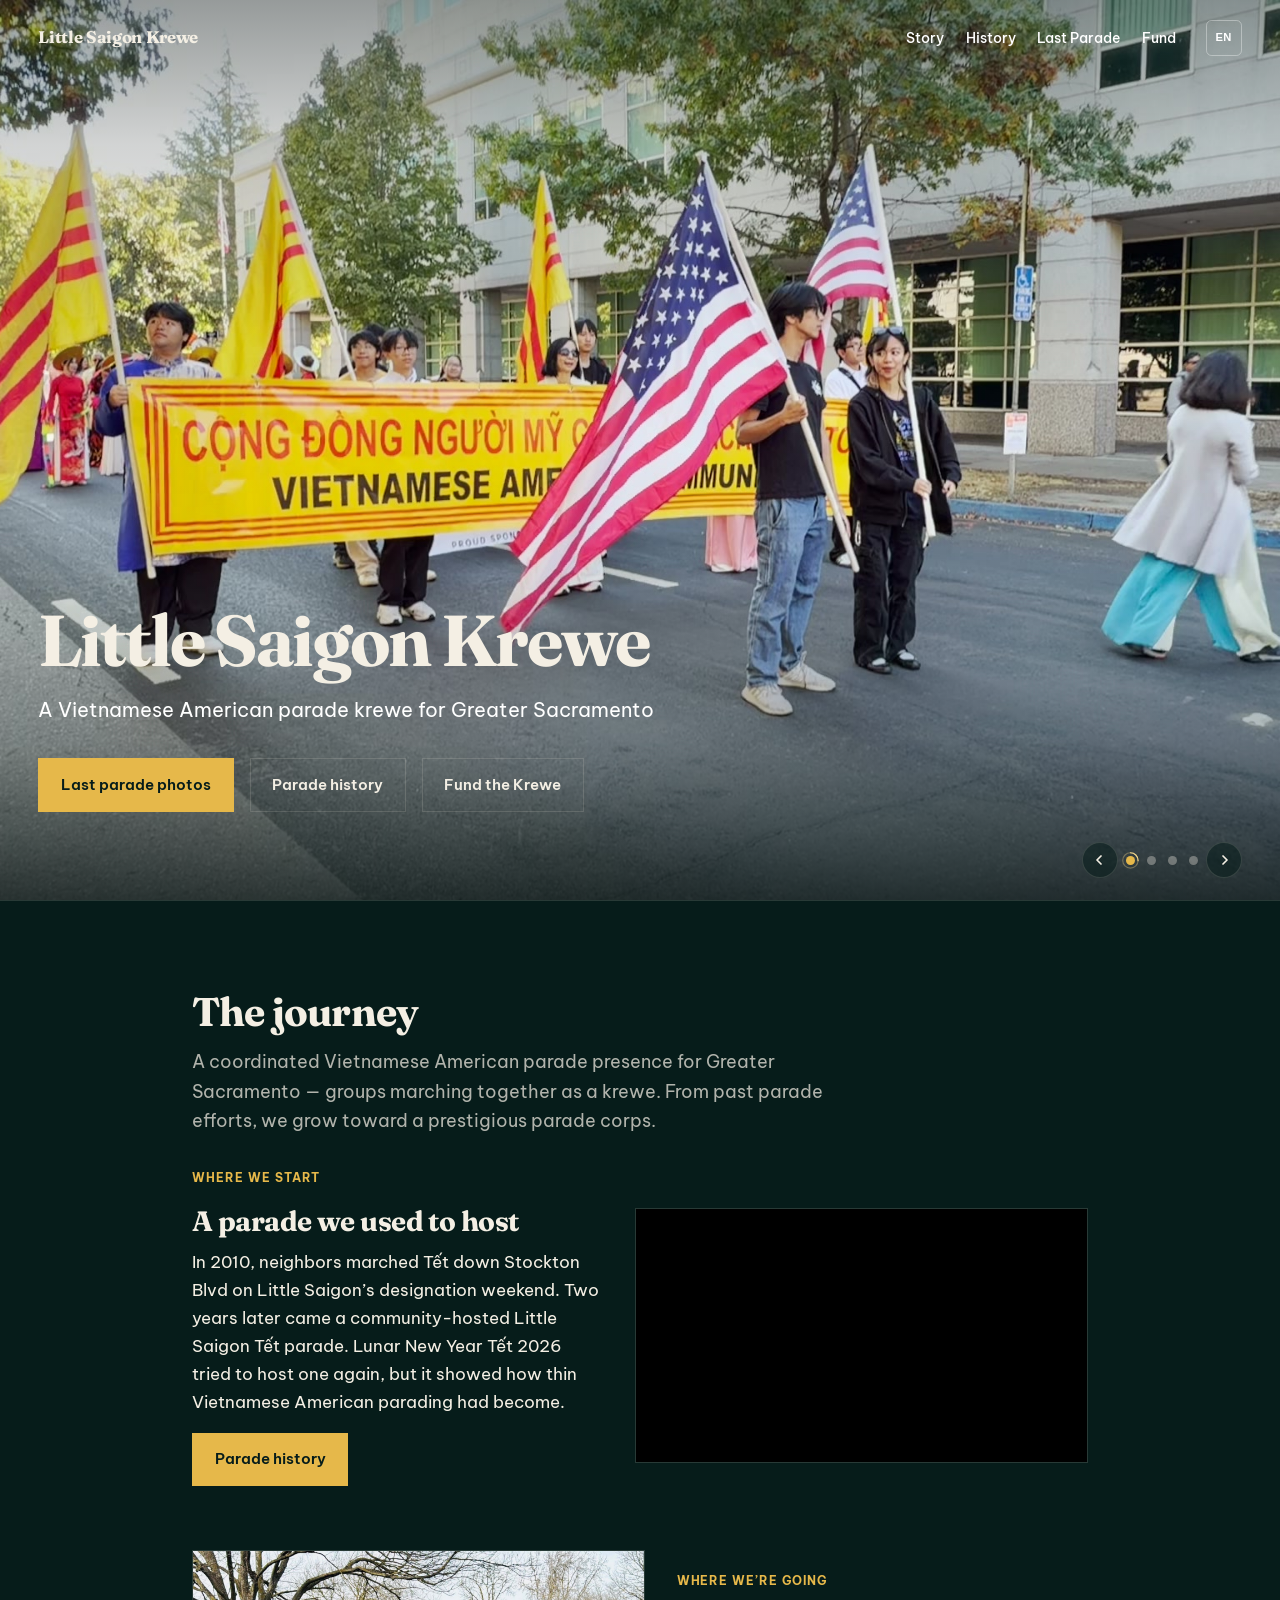
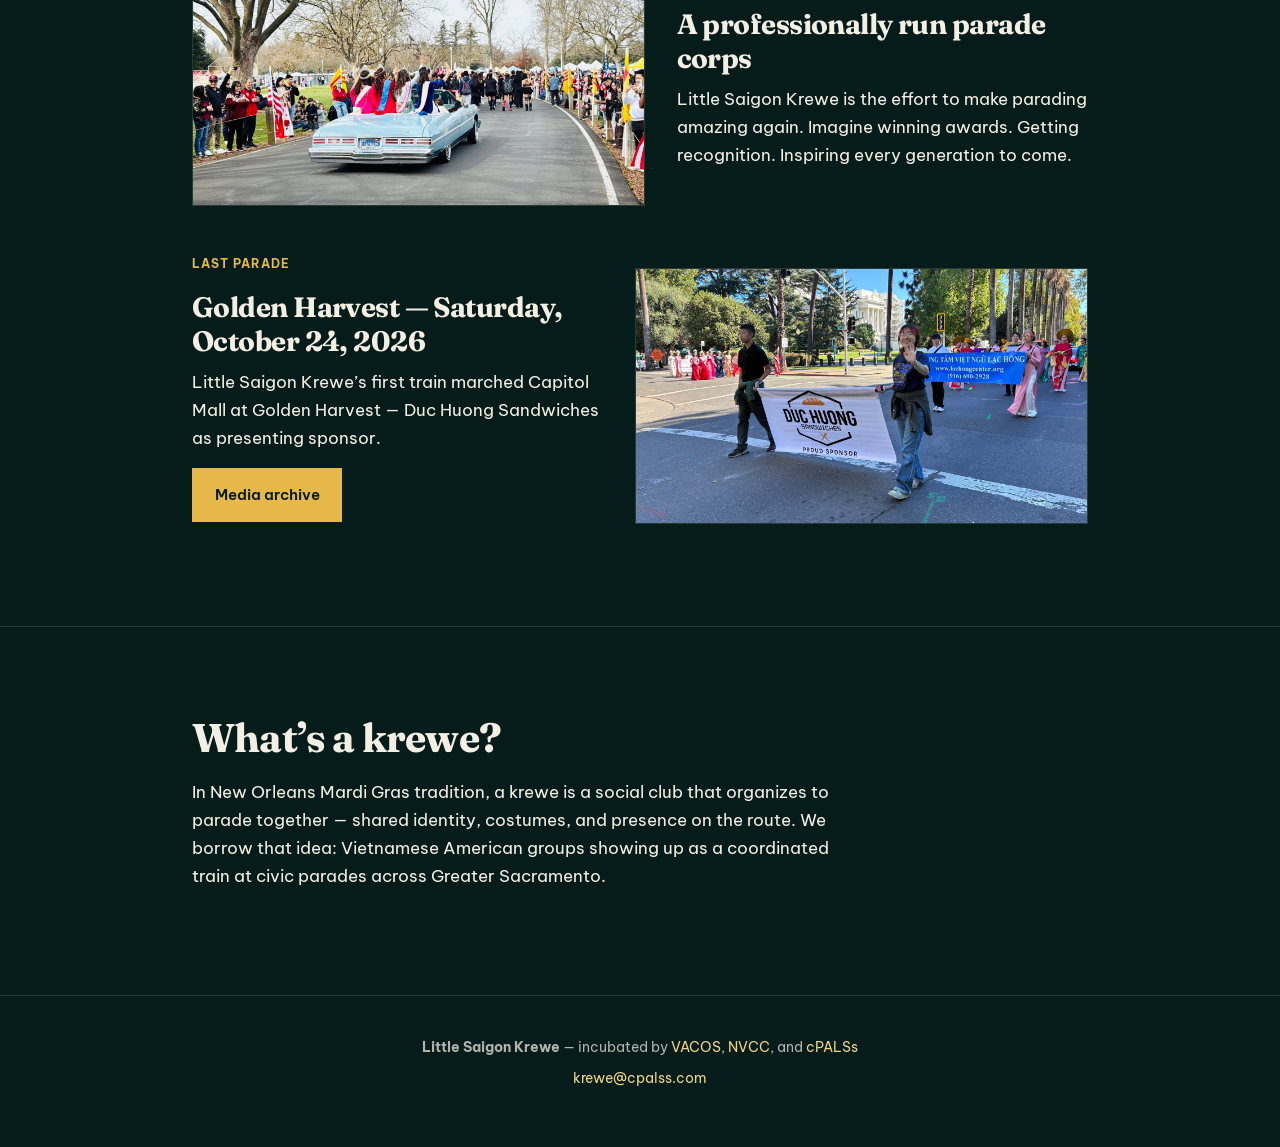
==== commit 8dc0dd0a: "Replace the language globe with an EN/VI code tile. The control still opens the same language menu a" ====
--- a/index.html
+++ b/index.html
@@ -73,7 +73,7 @@
         <div class="site-nav-tools">
           <div class="lang-switch">
             <button type="button" class="lang-toggle" id="lang-toggle" aria-expanded="false" aria-haspopup="listbox" aria-controls="lang-menu" data-i18n-aria="nav.language">
-              <svg class="lang-globe" viewBox="0 0 24 24" width="20" height="20" aria-hidden="true"><circle cx="12" cy="12" r="9" fill="none" stroke="currentColor" stroke-width="1.75"/><path d="M3 12h18M12 3a15 15 0 0 1 0 18M12 3a15 15 0 0 0 0 18" fill="none" stroke="currentColor" stroke-width="1.75"/></svg>
+              <span class="lang-code" aria-hidden="true">EN</span>
               <span class="sr-only" data-i18n="nav.language">Language</span>
             </button>
             <div class="lang-menu" id="lang-menu" hidden role="listbox">
--- a/site.css
+++ b/site.css
@@ -200,7 +200,7 @@
   height: 2.25rem;
   margin: 0;
   padding: 0;
-  border: none;
+  border: 1px solid rgba(255, 255, 255, 0.35);
   border-radius: 0.35rem;
   background: transparent;
   color: #fff;
@@ -208,11 +208,16 @@
 }
 
 .lang-toggle:hover {
+  border-color: var(--gold);
   color: var(--gold);
 }
 
-.lang-globe {
+.lang-code {
   display: block;
+  font-size: 0.7rem;
+  font-weight: 700;
+  letter-spacing: 0.04em;
+  line-height: 1;
 }
 
 .lang-menu {
@@ -302,11 +307,6 @@
     margin-left: 0.35rem;
   }
 
-  /* Optical: globe stroke sits a hair heavy vs nav link caps */
-  .lang-globe {
-    transform: translateY(-1px);
-  }
-
   .site-nav-links a,
   .site-nav-links a[aria-current="page"] {
     color: #fff;
@@ -356,6 +356,10 @@
   .lang-toggle:hover {
     border-color: rgba(230, 184, 74, 0.45);
     color: var(--ink);
+  }
+
+  .lang-code {
+    font-size: 0.72rem;
   }
 
   .nav-toggle {
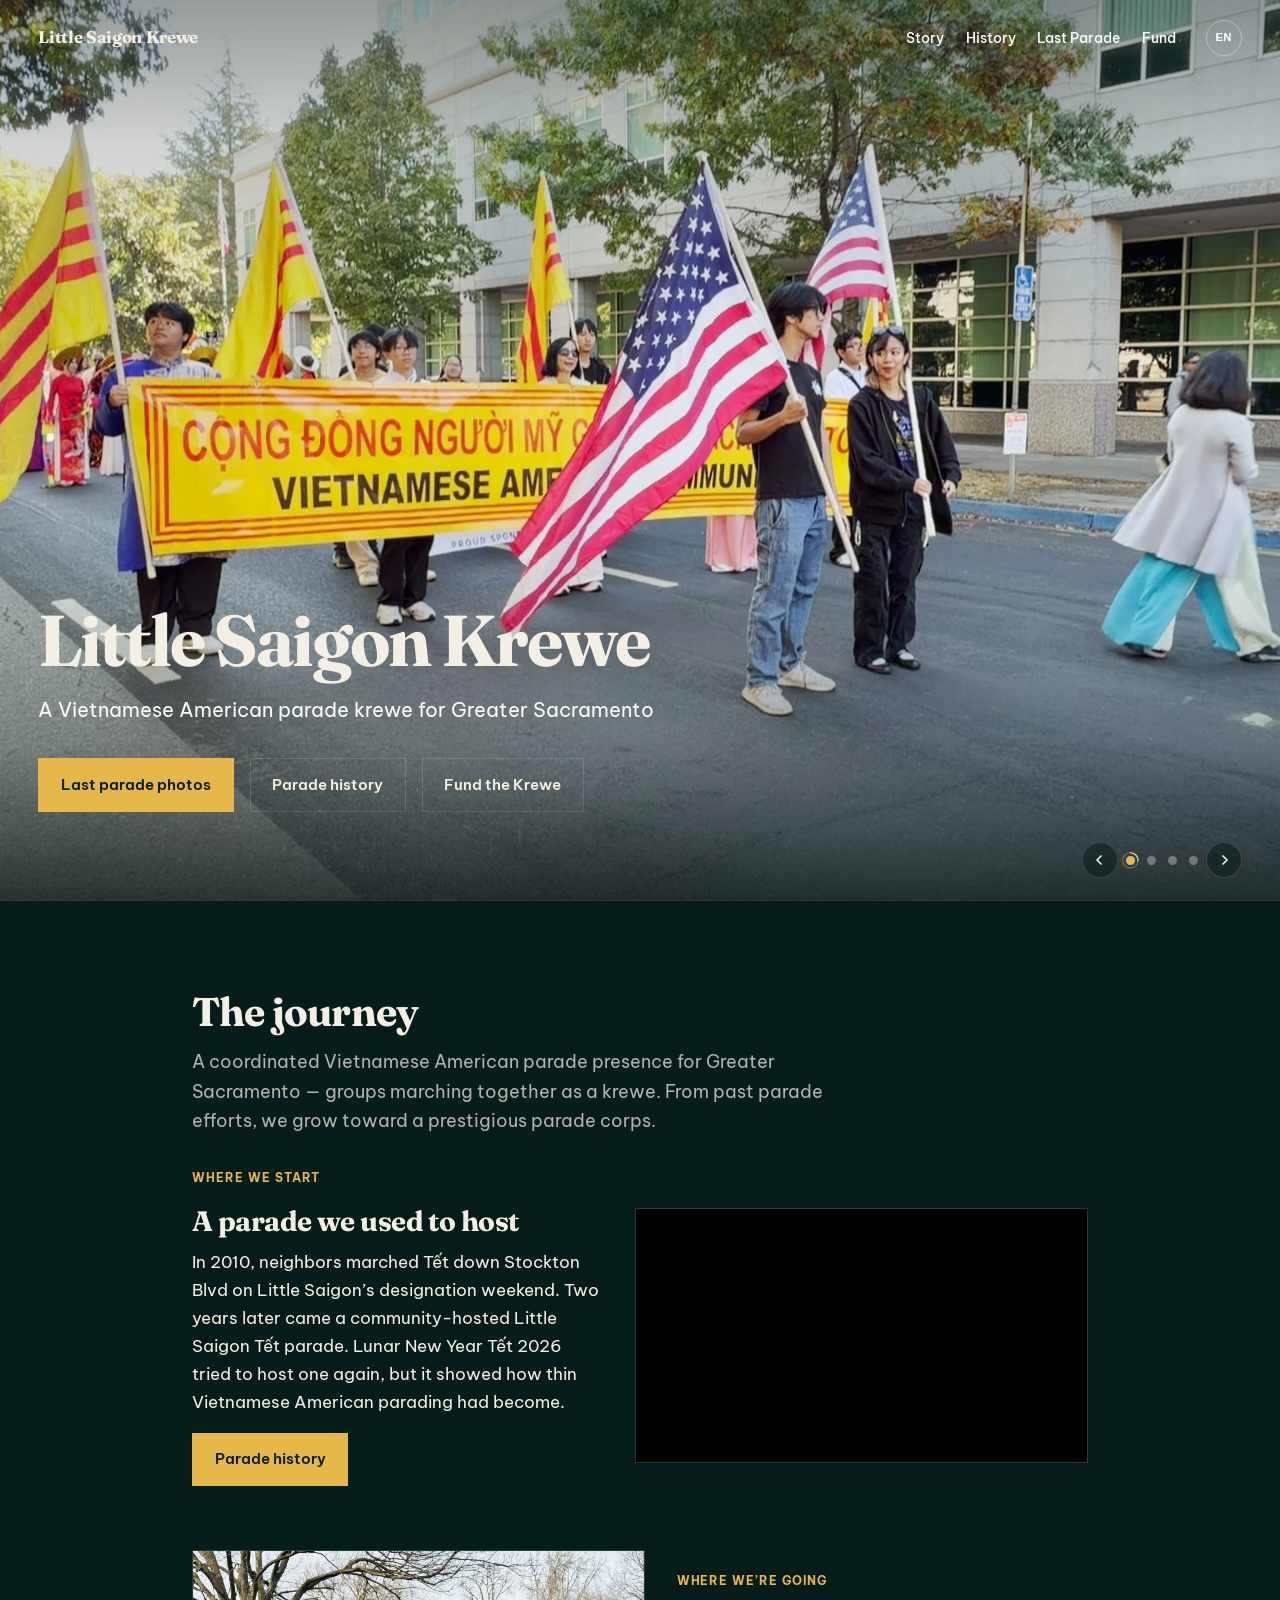
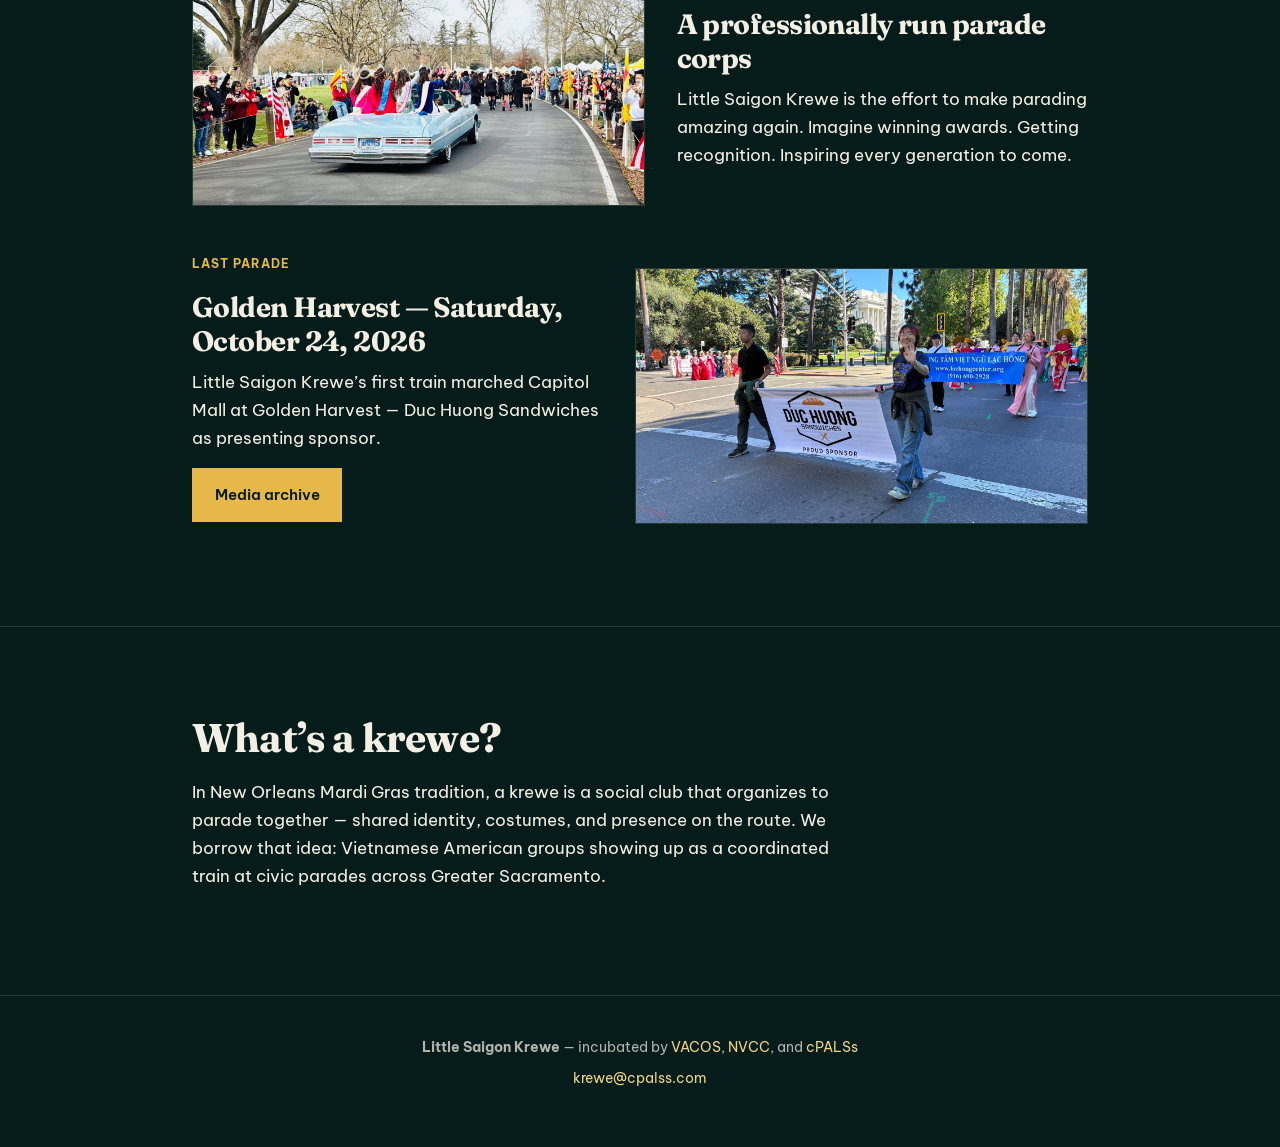
==== commit 5b2cd120: "Make the EN/VI control a one-tap circular toggle. Drop the language dropdown so a single tap flips b" ====
--- a/index.html
+++ b/index.html
@@ -72,14 +72,9 @@
         <a class="wordmark" href="/">Little Saigon Krewe</a>
         <div class="site-nav-tools">
           <div class="lang-switch">
-            <button type="button" class="lang-toggle" id="lang-toggle" aria-expanded="false" aria-haspopup="listbox" aria-controls="lang-menu" data-i18n-aria="nav.language">
+            <button type="button" class="lang-toggle" id="lang-toggle" data-i18n-aria="nav.switchLanguage" aria-label="Switch language">
               <span class="lang-code" aria-hidden="true">EN</span>
-              <span class="sr-only" data-i18n="nav.language">Language</span>
             </button>
-            <div class="lang-menu" id="lang-menu" hidden role="listbox">
-              <button type="button" role="option" data-set-lang="en">English</button>
-              <button type="button" role="option" data-set-lang="vi">Tiếng Việt</button>
-            </div>
           </div>
           <button type="button" class="nav-toggle" id="nav-toggle" aria-expanded="false" aria-controls="site-nav-drawer">
             <span class="nav-toggle-bars" aria-hidden="true"><span></span><span></span><span></span></span>
--- a/site.css
+++ b/site.css
@@ -201,7 +201,7 @@
   margin: 0;
   padding: 0;
   border: 1px solid rgba(255, 255, 255, 0.35);
-  border-radius: 0.35rem;
+  border-radius: 50%;
   background: transparent;
   color: #fff;
   cursor: pointer;
@@ -218,47 +218,6 @@
   font-weight: 700;
   letter-spacing: 0.04em;
   line-height: 1;
-}
-
-.lang-menu {
-  position: absolute;
-  top: calc(100% + 0.4rem);
-  right: 0;
-  z-index: 110;
-  min-width: 9.75rem;
-  padding: 0.3rem 0;
-  background: rgba(6, 28, 26, 0.97);
-  border: 1px solid var(--line);
-  border-radius: 0.4rem;
-  box-shadow: 0 12px 28px rgba(0, 0, 0, 0.28);
-}
-
-.lang-menu[hidden] {
-  display: none;
-}
-
-.lang-menu button {
-  display: block;
-  width: 100%;
-  margin: 0;
-  padding: 0.5rem 0.85rem;
-  border: none;
-  background: none;
-  color: var(--ink);
-  font: inherit;
-  font-size: 0.875rem;
-  font-weight: 500;
-  text-align: left;
-  cursor: pointer;
-}
-
-.lang-menu button:hover,
-.lang-menu button[aria-selected="true"] {
-  color: var(--gold);
-}
-
-.lang-menu button[aria-selected="true"] {
-  font-weight: 600;
 }
 
 .site-nav-links {
